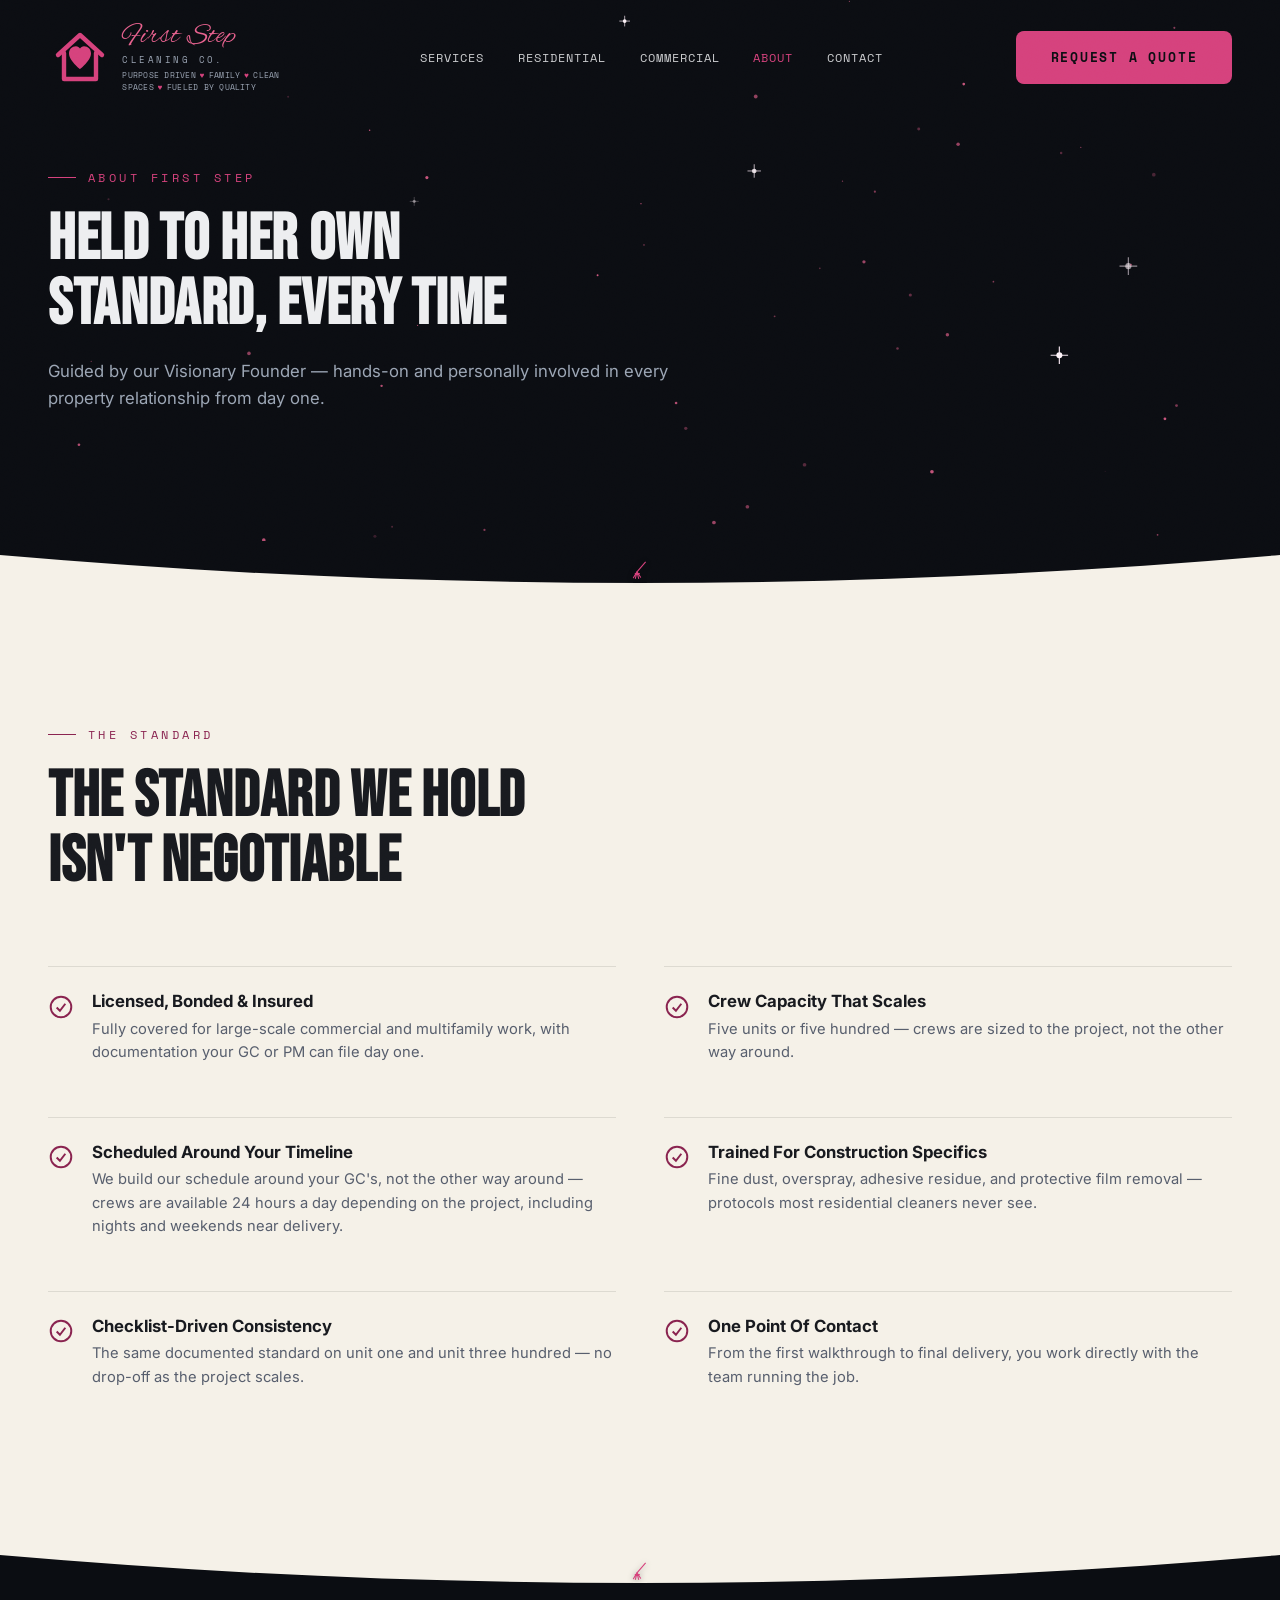
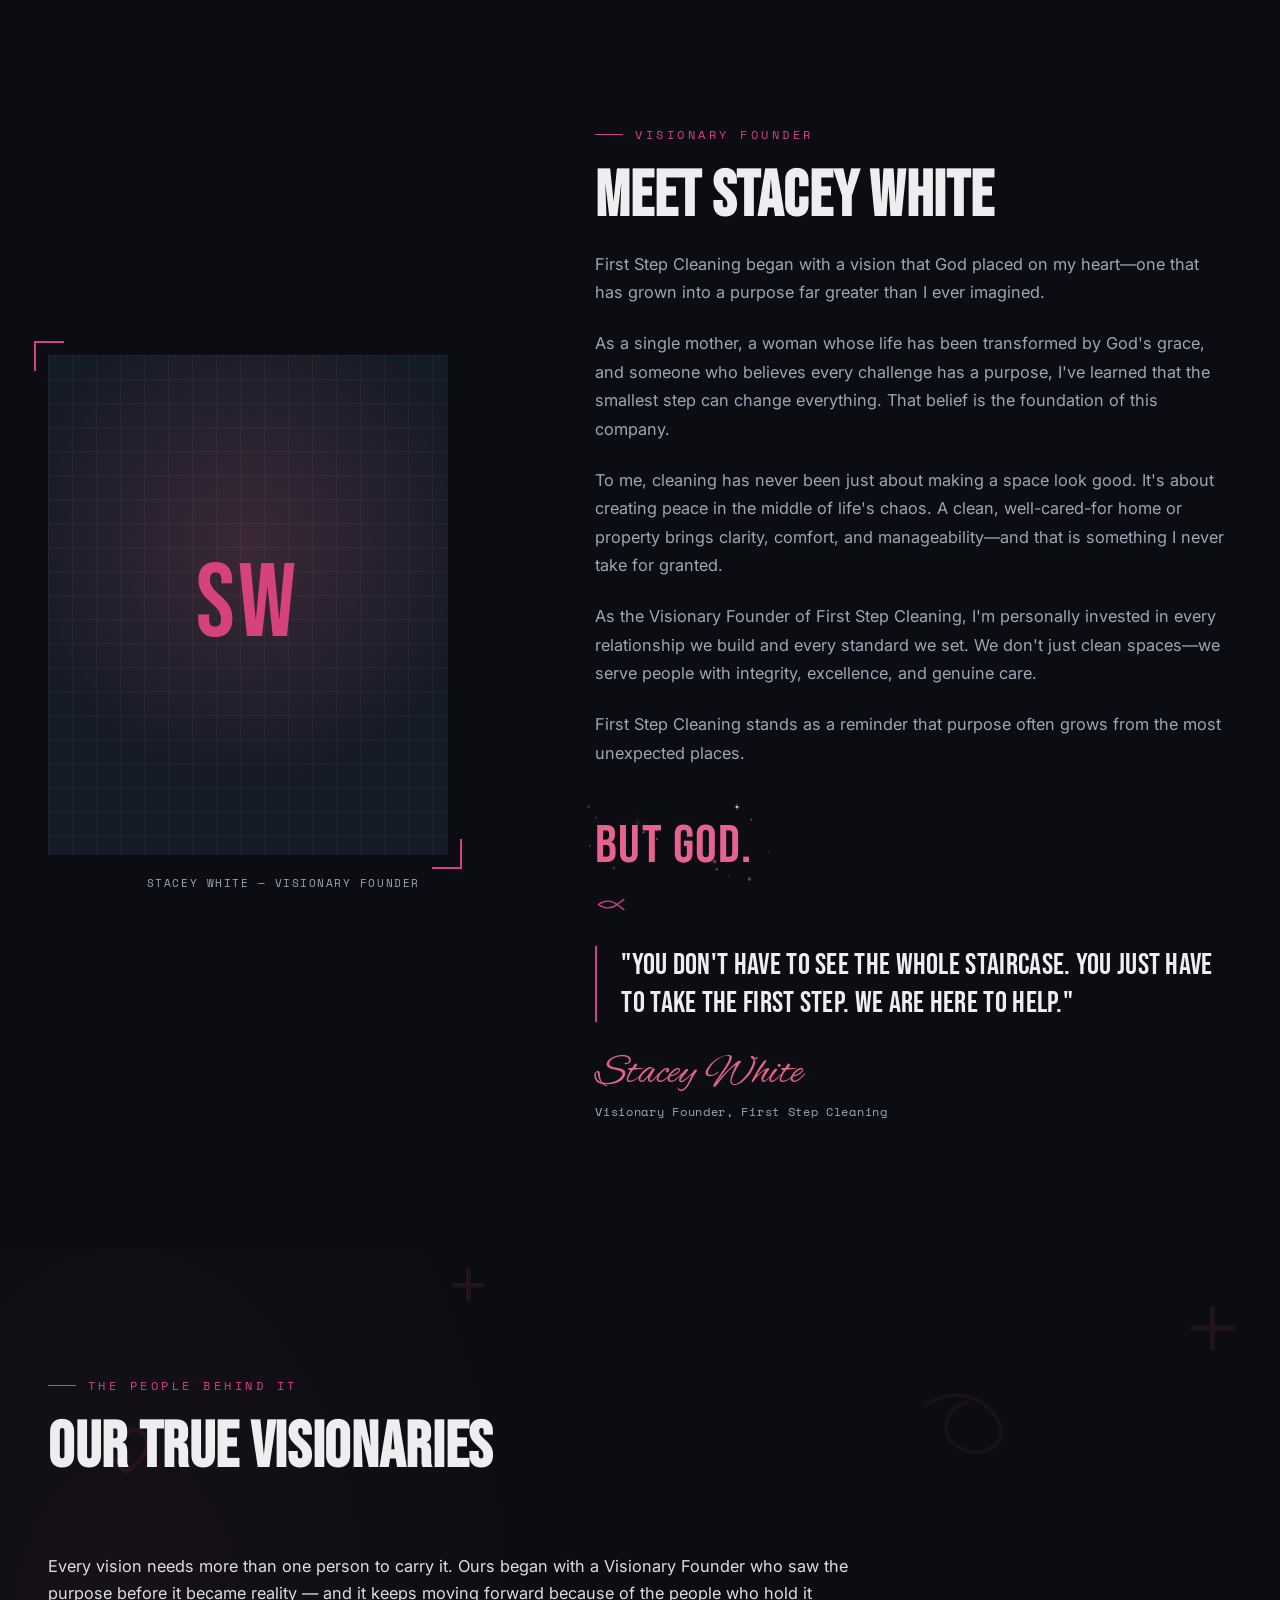
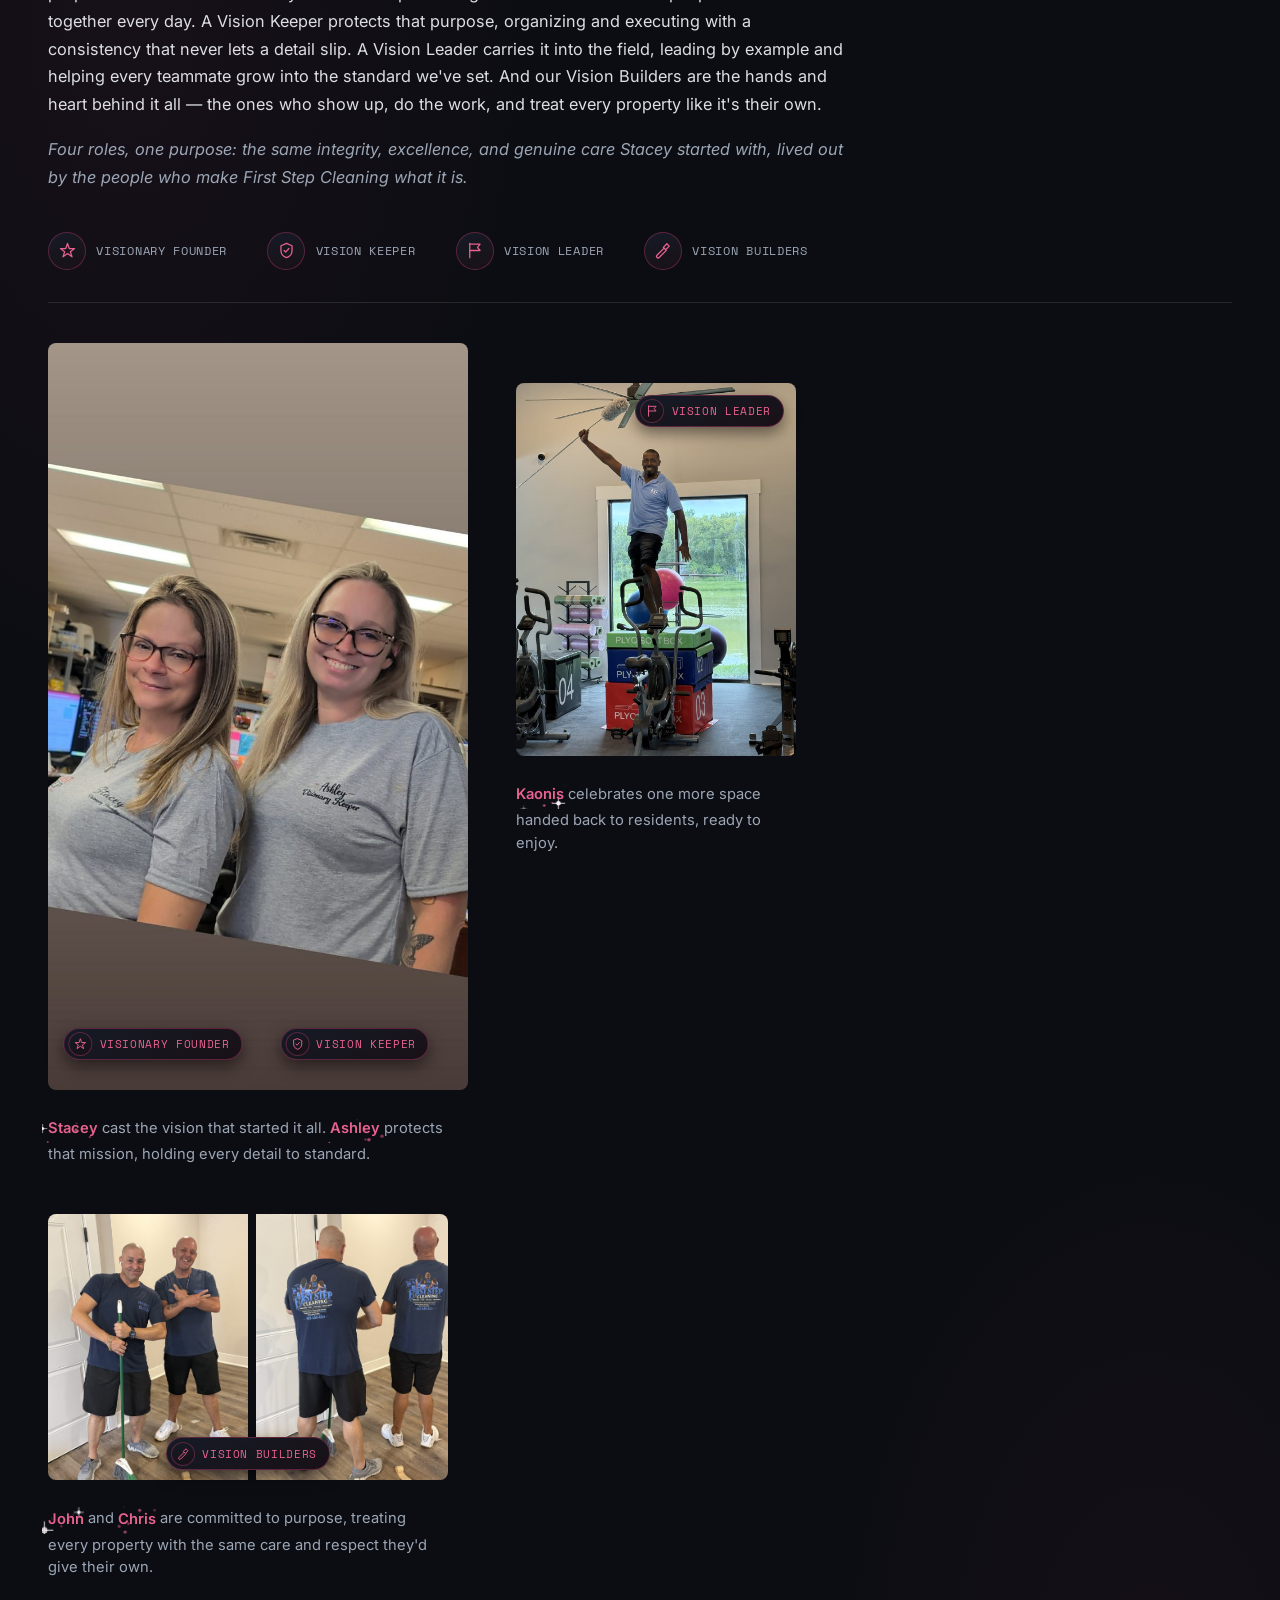
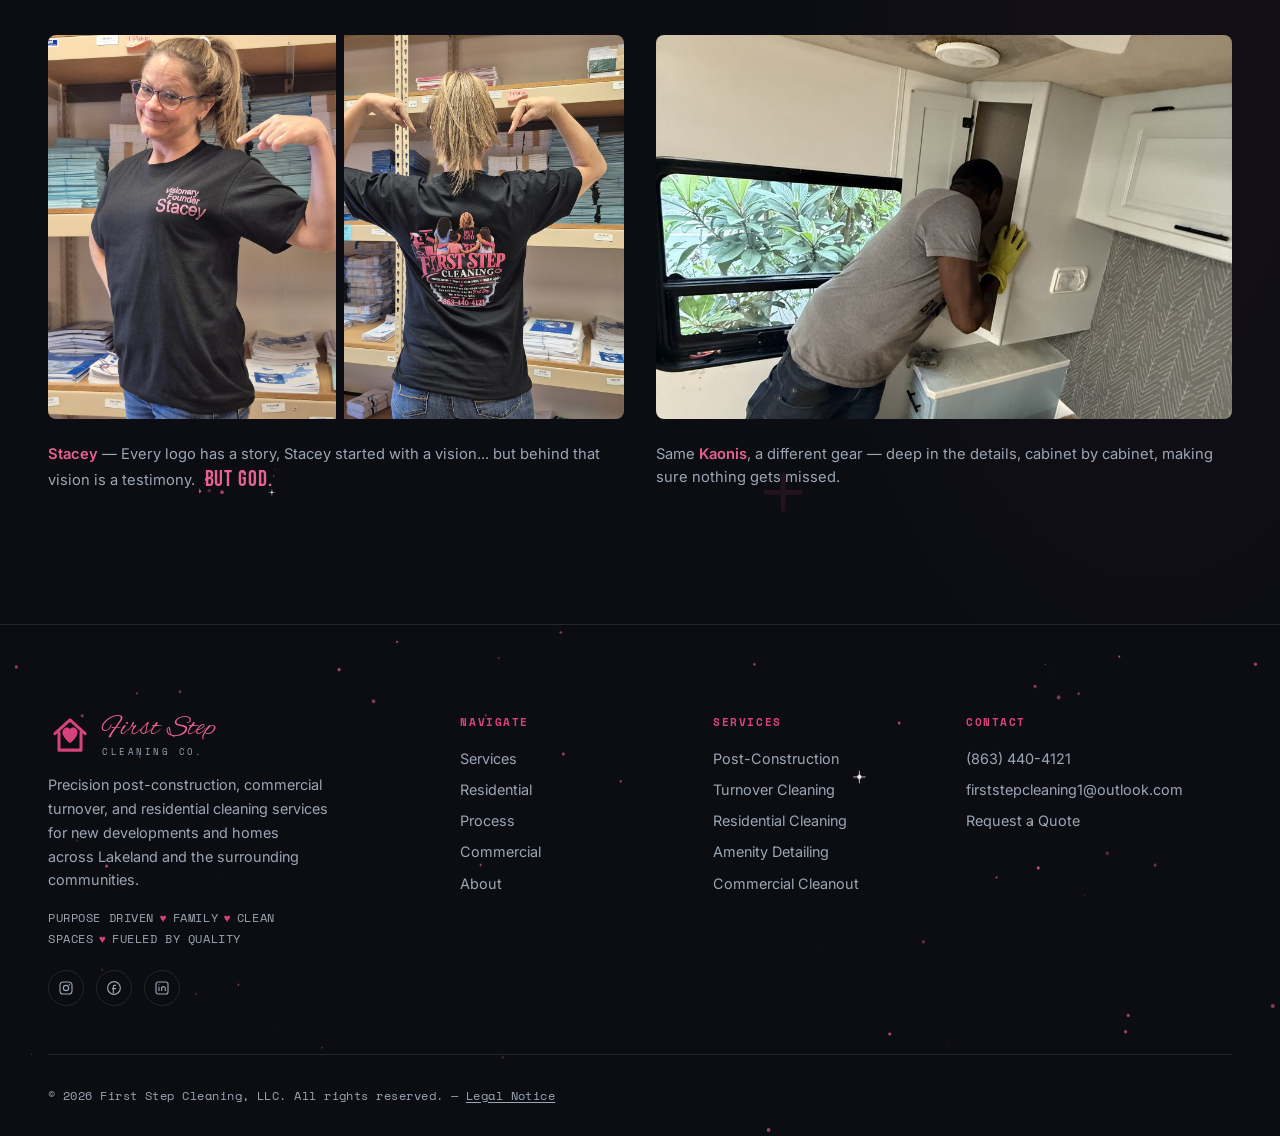
==== about.html @ 826df4ec "Redesign visionaries section: mission statement, badges, no lines Replaces the individual role cards" ====
<!DOCTYPE html>
<html lang="en">
<head>
<meta charset="UTF-8">
<meta name="viewport" content="width=device-width, initial-scale=1.0">
<title>About Stacey White | First Step Cleaning</title>
<meta name="description" content="Meet Stacey White, Visionary Founder of First Step Cleaning, and the standard behind every delivery.">
<link rel="canonical" href="https://firststepcleaning1.com/about.html">
<meta property="og:type" content="website">
<meta property="og:url" content="https://firststepcleaning1.com/about.html">
<meta property="og:site_name" content="First Step Cleaning">
<meta property="og:title" content="About Stacey White | First Step Cleaning">
<meta property="og:description" content="Meet Stacey White, Visionary Founder of First Step Cleaning, and the standard behind every delivery.">
<meta property="og:image" content="https://firststepcleaning1.com/images/social-preview.png">
<meta property="og:image:width" content="1200">
<meta property="og:image:height" content="630">
<meta name="twitter:card" content="summary_large_image">
<meta name="twitter:title" content="About Stacey White | First Step Cleaning">
<meta name="twitter:description" content="Meet Stacey White, Visionary Founder of First Step Cleaning, and the standard behind every delivery.">
<meta name="twitter:image" content="https://firststepcleaning1.com/images/social-preview.png">
<link rel="icon" href="data:image/svg+xml,%3Csvg xmlns='http://www.w3.org/2000/svg' viewBox='0 0 32 32'%3E%3Crect width='32' height='32' rx='6' fill='%230B0D12'/%3E%3Cpath d='M6 15 L16 6 L26 15' stroke='%23D6427D' stroke-width='2.4' fill='none' stroke-linecap='round' stroke-linejoin='round'/%3E%3Cpath d='M16,21c-2,-1.7,-3.6,-3.1,-3.6,-4.9c0,-1.3,1,-2.3,2.3,-2.3c0.9,0,1.5,0.4,1.9,1.1c0.4,-0.7,1,-1.1,1.9,-1.1c1.3,0,2.3,1,2.3,2.3c0,1.8,-1.6,3.2,-3.6,4.9z' fill='%23D6427D'/%3E%3C/svg%3E">
<link rel="preconnect" href="https://fonts.googleapis.com">
<link rel="preconnect" href="https://fonts.gstatic.com" crossorigin>
<link href="https://fonts.googleapis.com/css2?family=Alex+Brush&family=Bebas+Neue&family=Inter:wght@400;500;600;700;800&family=Space+Mono:wght@400;700&display=swap" rel="stylesheet">
<link rel="stylesheet" href="styles.css">
<script type="application/ld+json">
{
  "@context": "https://schema.org",
  "@type": "HomeAndConstructionBusiness",
  "name": "First Step Cleaning",
  "legalName": "First Step Cleaning, LLC",
  "url": "https://firststepcleaning1.com/",
  "telephone": "+18634404121",
  "email": "firststepcleaning1@outlook.com",
  "image": "https://firststepcleaning1.com/images/social-preview.png",
  "logo": "https://firststepcleaning1.com/images/social-preview.png",
  "description": "First Step Cleaning delivers precision post-construction, turnover, and residential cleaning for new developments, commercial spaces, and homes in Lakeland, Florida and surrounding communities.",
  "founder": {
    "@type": "Person",
    "name": "Stacey White",
    "jobTitle": "Visionary Founder"
  },
  "areaServed": {
    "@type": "City",
    "name": "Lakeland",
    "containedInPlace": {
      "@type": "AdministrativeArea",
      "name": "Florida"
    }
  },
  "address": {
    "@type": "PostalAddress",
    "addressLocality": "Lakeland",
    "addressRegion": "FL",
    "addressCountry": "US"
  },
  "hasOfferCatalog": {
    "@type": "OfferCatalog",
    "name": "Cleaning Services",
    "itemListElement": [
      {
        "@type": "Offer",
        "itemOffered": {
          "@type": "Service",
          "name": "Post-Construction Cleanup"
        }
      },
      {
        "@type": "Offer",
        "itemOffered": {
          "@type": "Service",
          "name": "Unit Turnover Cleaning"
        }
      },
      {
        "@type": "Offer",
        "itemOffered": {
          "@type": "Service",
          "name": "Amenity & Common Area Detailing"
        }
      },
      {
        "@type": "Offer",
        "itemOffered": {
          "@type": "Service",
          "name": "Office & Commercial Cleanout"
        }
      },
      {
        "@type": "Offer",
        "itemOffered": {
          "@type": "Service",
          "name": "Punch-List & Touch-Up Cleaning"
        }
      },
      {
        "@type": "Offer",
        "itemOffered": {
          "@type": "Service",
          "name": "Move-In Ready Certification"
        }
      },
      {
        "@type": "Offer",
        "itemOffered": {
          "@type": "Service",
          "name": "New-Construction & Move-In Home Deep Cleaning"
        }
      },
      {
        "@type": "Offer",
        "itemOffered": {
          "@type": "Service",
          "name": "Recurring Residential Cleaning"
        }
      },
      {
        "@type": "Offer",
        "itemOffered": {
          "@type": "Service",
          "name": "Pressure Washing"
        }
      },
      {
        "@type": "Offer",
        "name": "Free Estimate",
        "price": "0",
        "priceCurrency": "USD",
        "itemOffered": {
          "@type": "Service",
          "name": "On-site cleaning estimate"
        }
      }
    ]
  },
  "openingHoursSpecification": [
    {
      "@type": "OpeningHoursSpecification",
      "dayOfWeek": [
        "Monday",
        "Tuesday",
        "Wednesday",
        "Thursday",
        "Friday"
      ],
      "opens": "08:30",
      "closes": "17:30"
    },
    {
      "@type": "OpeningHoursSpecification",
      "dayOfWeek": "Saturday",
      "opens": "11:00",
      "closes": "15:00"
    }
  ]
}
</script>
</head>
<body>

<a href="#main-content" class="skip-link">Skip to main content</a>
<div class="grain" aria-hidden="true"></div>

<!-- ============================= HEADER ============================= -->
<header class="site-header" id="siteHeader">
  <div class="container nav-inner">
    <a href="index.html" class="brand">
      <svg class="brand-mark" viewBox="0 0 32 32" fill="none" stroke="currentColor" stroke-width="2.2" stroke-linecap="round" stroke-linejoin="round"><path d="M5 15 L16 5 L27 15"/><path d="M8 14 V27 H24 V14"/><path d="M16,22 C16,22 10.5,17.8 10.5,14.2 C10.5,12.1 12,10.6 14,10.6 C14.9,10.6 15.6,11.1 16,11.8 C16.4,11.1 17.1,10.6 18,10.6 C20,10.6 21.5,12.1 21.5,14.2 C21.5,17.8 16,22 16,22 Z" fill="currentColor" stroke="none"/></svg>
      <span class="brand-word"><span class="brand-script">First Step</span><small>CLEANING CO.</small><span class="brand-tagline">Purpose Driven<span class="dot">♥</span>Family<span class="dot">♥</span>Clean Spaces<span class="dot">♥</span>Fueled by Quality</span></span>
    </a>
    <nav class="nav-links">
      <a href="services.html">Services</a>
      <a href="residential.html">Residential</a>
      <a href="work.html">Commercial</a>
      <a href="about.html" class="active">About</a>
      <a href="contact.html">Contact</a>
    </nav>
    <div class="nav-cta">
      <a href="contact.html" class="btn btn-primary">Request a Quote</a>
      <button class="menu-toggle" id="menuToggle" aria-label="Toggle menu" aria-expanded="false">
        <span></span><span></span><span></span>
      </button>
    </div>
  </div>
</header>

<nav class="mobile-nav" id="mobileNav">
  <a href="services.html">Services</a>
  <a href="residential.html">Residential</a>
  <a href="work.html">Commercial</a>
  <a href="about.html" class="active">About</a>
  <a href="contact.html">Contact</a>
</nav>

<main id="main-content">

<!-- ============================= PAGE HEADER ============================= -->
<section class="page-header dark-section particle-zone">
  <canvas class="particle-field"></canvas>
  <div class="container">
    <div class="section-head reveal">
      <div class="eyebrow">About First Step</div>
      <h1 class="section-title">Held To Her Own<br>Standard, Every Time</h1>
      <p class="section-lede">Guided by our Visionary Founder — hands-on and personally involved in every property relationship from day one.</p>
    </div>
  </div>
</section>
<div class="wave-divider" style="background:var(--ink);" aria-hidden="true"><svg class="wave-shape" viewBox="0 0 1200 60" preserveAspectRatio="none"><path d="M0,15 C400,55 800,55 1200,15 L1200,60 L0,60 Z" fill="var(--cream)"/></svg><svg class="wave-icon" viewBox="0 0 40 40" fill="none" stroke="currentColor" stroke-width="1.8" stroke-linecap="round" stroke-linejoin="round"><path d="M29 7 L15 23"/><path d="M15 23 L9 33 M15 23 L12.3 34 M15 23 L17.7 34 M15 23 L21 32"/><path d="M12 26 L19 26"/></svg></div>

<!-- ============================= WHY US ============================= -->
<section class="light-section">
  <div class="container">
    <div class="section-head reveal">
      <div class="eyebrow">The Standard</div>
      <h2 class="section-title">The Standard We Hold<br>Isn't Negotiable</h2>
    </div>
    <div class="why-grid reveal">
      <div class="why-item"><svg class="why-check" viewBox="0 0 24 24" fill="none" stroke="currentColor" stroke-width="1.8"><circle cx="12" cy="12" r="9.5"/><polyline points="8,12.5 11,15.5 16,9"/></svg><div><h3>Licensed, Bonded &amp; Insured</h3><p>Fully covered for large-scale commercial and multifamily work, with documentation your GC or PM can file day one.</p></div></div>
      <div class="why-item"><svg class="why-check" viewBox="0 0 24 24" fill="none" stroke="currentColor" stroke-width="1.8"><circle cx="12" cy="12" r="9.5"/><polyline points="8,12.5 11,15.5 16,9"/></svg><div><h3>Crew Capacity That Scales</h3><p>Five units or five hundred — crews are sized to the project, not the other way around.</p></div></div>
      <div class="why-item"><svg class="why-check" viewBox="0 0 24 24" fill="none" stroke="currentColor" stroke-width="1.8"><circle cx="12" cy="12" r="9.5"/><polyline points="8,12.5 11,15.5 16,9"/></svg><div><h3>Scheduled Around Your Timeline</h3><p>We build our schedule around your GC's, not the other way around — crews are available 24 hours a day depending on the project, including nights and weekends near delivery.</p></div></div>
      <div class="why-item"><svg class="why-check" viewBox="0 0 24 24" fill="none" stroke="currentColor" stroke-width="1.8"><circle cx="12" cy="12" r="9.5"/><polyline points="8,12.5 11,15.5 16,9"/></svg><div><h3>Trained For Construction Specifics</h3><p>Fine dust, overspray, adhesive residue, and protective film removal — protocols most residential cleaners never see.</p></div></div>
      <div class="why-item"><svg class="why-check" viewBox="0 0 24 24" fill="none" stroke="currentColor" stroke-width="1.8"><circle cx="12" cy="12" r="9.5"/><polyline points="8,12.5 11,15.5 16,9"/></svg><div><h3>Checklist-Driven Consistency</h3><p>The same documented standard on unit one and unit three hundred — no drop-off as the project scales.</p></div></div>
      <div class="why-item"><svg class="why-check" viewBox="0 0 24 24" fill="none" stroke="currentColor" stroke-width="1.8"><circle cx="12" cy="12" r="9.5"/><polyline points="8,12.5 11,15.5 16,9"/></svg><div><h3>One Point Of Contact</h3><p>From the first walkthrough to final delivery, you work directly with the team running the job.</p></div></div>
    </div>
  </div>
</section>
<div class="wave-divider" style="background:var(--cream);" aria-hidden="true"><svg class="wave-shape" viewBox="0 0 1200 60" preserveAspectRatio="none"><path d="M0,15 C400,55 800,55 1200,15 L1200,60 L0,60 Z" fill="var(--ink)"/></svg><svg class="wave-icon" viewBox="0 0 40 40" fill="none" stroke="currentColor" stroke-width="1.8" stroke-linecap="round" stroke-linejoin="round"><path d="M29 7 L15 23"/><path d="M15 23 L9 33 M15 23 L12.3 34 M15 23 L17.7 34 M15 23 L21 32"/><path d="M12 26 L19 26"/></svg></div>

<!-- ============================= ABOUT ============================= -->
<section class="dark-section" id="about">
  <div class="container about-grid">
    <div class="reveal">
      <div class="portrait-wrap bracket-frame" style="--b:0;">
        <div class="portrait-inner"><span class="monogram">SW</span></div>
      </div>
      <p class="portrait-caption">Stacey White — Visionary Founder</p>
    </div>
    <div class="about-copy reveal reveal-delay-1">
      <div class="eyebrow">Visionary Founder</div>
      <h2 class="section-title">Meet Stacey White</h2>
      <p>First Step Cleaning began with a vision that God placed on my heart—one that has grown into a purpose far greater than I ever imagined.</p>
      <p>As a single mother, a woman whose life has been transformed by God's grace, and someone who believes every challenge has a purpose, I've learned that the smallest step can change everything. That belief is the foundation of this company.</p>
      <p>To me, cleaning has never been just about making a space look good. It's about creating peace in the middle of life's chaos. A clean, well-cared-for home or property brings clarity, comfort, and manageability—and that is something I never take for granted.</p>
      <p>As the Visionary Founder of First Step Cleaning, I'm personally invested in every relationship we build and every standard we set. We don't just clean spaces—we serve people with integrity, excellence, and genuine care.</p>
      <p>First Step Cleaning stands as a reminder that purpose often grows from the most unexpected places.</p>
      <div class="but-god-zone particle-zone"><canvas class="particle-field" data-particle-min="18" data-star-ratio="0.32"></canvas><p class="but-god">But God.</p></div>
      <svg class="fish-icon" viewBox="0 0 40 22" fill="none" stroke="currentColor" stroke-width="1.6" stroke-linecap="round" stroke-linejoin="round" aria-hidden="true"><path d="M4,11 C4,11 15,2 26,11 C15,20 4,11 4,11"/><path d="M26,11 L34,5 M26,11 L34,17"/></svg>
      <div class="pull-quote">"You don't have to see the whole staircase. You just have to take the First Step. We are here to help."</div>
      <div class="signature-line"><span class="signature-name">Stacey White</span><span class="signature-role">Visionary Founder, First Step Cleaning</span></div>
    </div>
  </div>
</section>

<!-- ============================= OUR TRUE VISIONARIES ============================= -->
<section class="dark-section visionaries-section">
  <!-- Scrapbook doodle layer: cleaning tools, faith marks, stars — site palette, very low opacity -->
  <div class="v-doodle-layer" aria-hidden="true">
    <svg width="100%" height="100%" viewBox="0 0 1400 900" preserveAspectRatio="xMidYMid slice" fill="none" xmlns="http://www.w3.org/2000/svg" opacity="0.13" stroke="var(--gold)" stroke-linecap="round" stroke-linejoin="round">

      <!-- ── SPRAY BOTTLE · top-left ── -->
      <g transform="translate(48,60) rotate(-18)">
        <rect x="6" y="20" width="22" height="34" rx="4" stroke-width="2.2"/>
        <path d="M14 20 V10 Q14 5 20 5 H30 Q36 5 36 10 V14" stroke-width="2"/>
        <path d="M28 14 H36 M36 14 L40 10" stroke-width="1.8"/>
        <path d="M2 30 H6 M2 36 H6" stroke-width="2"/>
        <circle cx="36" cy="8" r="1.2" fill="var(--gold)" stroke="none"/>
        <circle cx="40" cy="5" r="0.9" fill="var(--gold)" stroke="none"/>
        <circle cx="44" cy="9" r="0.7" fill="var(--gold)" stroke="none"/>
      </g>

      <!-- ── BROOM · top-right ── -->
      <g transform="translate(1270,30) rotate(22)">
        <line x1="20" y1="0" x2="6" y2="55" stroke-width="2.2"/>
        <path d="M0 55 Q3 70 6 55 Q9 70 12 55 Q15 70 18 55" stroke-width="1.8"/>
        <line x1="0" y1="55" x2="18" y2="55" stroke-width="2"/>
      </g>

      <!-- ── HOUSE + HEART (small brand mark echo) · top-center-right ── -->
      <g transform="translate(1020,42) scale(1.4)">
        <path d="M4 13 L14 4 L24 13" stroke-width="2.2"/>
        <path d="M6 12 V24 H22 V12" stroke-width="2"/>
        <path d="M14,20 C14,20 9,16.2 9,13 C9,11.2 10.4,9.8 12.2,9.8 C12.9,9.8 13.5,10.1 14,10.7 C14.5,10.1 15.1,9.8 15.8,9.8 C17.6,9.8 19,11.2 19,13 C19,16.2 14,20 14,20 Z" fill="var(--gold)" stroke="none" opacity="0.5"/>
      </g>

      <!-- ── ICHTHYS FISH · bottom-left ── -->
      <g transform="translate(60,810) scale(1.3)">
        <path d="M2 9 C2 9 11 2 22 9 C11 16 2 9 2 9" stroke-width="1.8"/>
        <path d="M22 9 L28 4 M22 9 L28 14" stroke-width="1.8"/>
      </g>

      <!-- ── SMALL CROSS · right-mid ── -->
      <g transform="translate(1320,440)">
        <line x1="0" y1="-18" x2="0" y2="18" stroke-width="2.5"/>
        <line x1="-13" y1="-5" x2="13" y2="-5" stroke-width="2.5"/>
      </g>

      <!-- ── BUCKET + SUDS · bottom-right ── -->
      <g transform="translate(1280,750) rotate(-8)">
        <path d="M2 8 L6 38 Q14 44 22 38 L26 8 Z" stroke-width="2"/>
        <path d="M6 8 Q14 2 22 8" stroke-width="1.8"/>
        <path d="M4 18 H24" stroke-width="1.5" stroke-dasharray="2 3"/>
        <!-- bubbles -->
        <circle cx="8" cy="4" r="2.2" stroke-width="1.6"/>
        <circle cx="15" cy="0" r="1.6" stroke-width="1.6"/>
        <circle cx="20" cy="3" r="1.2" stroke-width="1.6"/>
      </g>

      <!-- ── 4-POINT SPARKLE STARS scattered ── -->
      <g stroke-width="1.6" opacity="0.9">
        <!-- top strip -->
        <path d="M380 28 V14 M373 21 H387" /><circle cx="380" cy="21" r="1.5" fill="var(--gold)" stroke="none"/>
        <path d="M640 18 V8 M635 13 H645" /><circle cx="640" cy="13" r="1.1" fill="var(--gold)" stroke="none"/>
        <path d="M900 35 V21 M893 28 H907" /><circle cx="900" cy="28" r="1.4" fill="var(--gold)" stroke="none"/>
        <!-- mid strip -->
        <path d="M120 420 V406 M113 413 H127" /><circle cx="120" cy="413" r="1.3" fill="var(--gold)" stroke="none"/>
        <path d="M1180 380 V366 M1173 373 H1187" /><circle cx="1180" cy="373" r="1.2" fill="var(--gold)" stroke="none"/>
        <!-- bottom strip -->
        <path d="M280 840 V826 M273 833 H287" /><circle cx="280" cy="833" r="1.3" fill="var(--gold)" stroke="none"/>
        <path d="M750 860 V848 M744 854 H756" /><circle cx="750" cy="854" r="1.1" fill="var(--gold)" stroke="none"/>
        <path d="M1100 820 V808 M1094 814 H1106" /><circle cx="1100" cy="814" r="1.2" fill="var(--gold)" stroke="none"/>
      </g>

      <!-- ── SWIRL / FLOURISH strokes (scrapbook penmanship feel) ── -->
      <g stroke-width="1.4" opacity="0.6">
        <path d="M800 55 C810 48 820 52 825 60 C830 68 820 74 812 70 C804 66 806 56 814 54"/>
        <path d="M200 870 C215 858 235 860 240 870 C245 880 230 888 218 882"/>
        <path d="M1150 130 C1165 120 1180 128 1178 140 C1176 152 1160 150 1158 140"/>
      </g>

      <!-- ── MOPS / CLEANING CLOTHS outline · center-left ── -->
      <g transform="translate(85,430) rotate(12)" stroke-width="2">
        <line x1="14" y1="0" x2="14" y2="38"/>
        <path d="M0 38 Q7 44 14 38 Q21 44 28 38 Q21 32 14 38 Q7 32 0 38"/>
      </g>

      <!-- ── SMALL HEARTS (love for the work) ── -->
      <g stroke-width="1.5" opacity="0.7">
        <path d="M520 78 C520,78 514,73 514,68 C514,65.4 516.2,63.6 519,63.6 C519.8,63.6 520.5,64 521,64.6 C521.5,64 522.2,63.6 523,63.6 C525.8,63.6 528,65.4 528,68 C528,73 521,78 521,78 Z" fill="none"/>
        <path d="M1060 820 C1060,820 1054,815 1054,810 C1054,807.4 1056.2,805.6 1059,805.6 C1059.8,805.6 1060.5,806 1061,806.6 C1061.5,806 1062.2,805.6 1063,805.6 C1065.8,805.6 1068,807.4 1068,810 C1068,815 1061,820 1061,820 Z" fill="none"/>
        <path d="M340 460 C340,460 334,455 334,450 C334,447.4 336.2,445.6 339,445.6 C339.8,445.6 340.5,446 341,446.6 C341.5,446 342.2,445.6 343,445.6 C345.8,445.6 348,447.4 348,450 C348,455 341,460 341,460 Z" fill="none"/>
      </g>

    </svg>
  </div>
  <div class="container">
    <div class="section-head reveal">
      <div class="eyebrow">The People Behind It</div>
      <h2 class="section-title">Our True Visionaries</h2>
    </div>
    <div class="v-mission reveal">
      <p>Every vision needs more than one person to carry it. Ours began with a Visionary Founder who saw the purpose before it became reality — and it keeps moving forward because of the people who hold it together every day. A Vision Keeper protects that purpose, organizing and executing with a consistency that never lets a detail slip. A Vision Leader carries it into the field, leading by example and helping every teammate grow into the standard we've set. And our Vision Builders are the hands and heart behind it all — the ones who show up, do the work, and treat every property like it's their own.</p>
      <p>Four roles, one purpose: the same integrity, excellence, and genuine care Stacey started with, lived out by the people who make First Step Cleaning what it is.</p>
    </div>

    <div class="v-badge-legend reveal">
      <div class="v-badge">
        <span class="v-badge-icon v-badge-founder"><svg viewBox="0 0 24 24" fill="none" stroke="currentColor" stroke-width="1.6" stroke-linejoin="round"><path d="M12 3l2.2 6.5H21l-5.4 4 2.1 6.5-5.7-4.1-5.7 4.1 2.1-6.5L3 9.5h6.8z"/></svg></span>
        <span class="v-badge-label">Visionary Founder</span>
      </div>
      <div class="v-badge">
        <span class="v-badge-icon v-badge-keeper"><svg viewBox="0 0 24 24" fill="none" stroke="currentColor" stroke-width="1.6" stroke-linecap="round" stroke-linejoin="round"><path d="M12 3l7 3v6c0 5-3.5 8-7 9-3.5-1-7-4-7-9V6z"/><path d="M9 12l2 2 4-4.5"/></svg></span>
        <span class="v-badge-label">Vision Keeper</span>
      </div>
      <div class="v-badge">
        <span class="v-badge-icon v-badge-leader"><svg viewBox="0 0 24 24" fill="none" stroke="currentColor" stroke-width="1.6" stroke-linecap="round" stroke-linejoin="round"><path d="M6 3v18"/><path d="M6 4h13l-3.2 4L19 12H6"/></svg></span>
        <span class="v-badge-label">Vision Leader</span>
      </div>
      <div class="v-badge">
        <span class="v-badge-icon v-badge-builders"><svg viewBox="0 0 24 24" fill="none" stroke="currentColor" stroke-width="1.6" stroke-linecap="round" stroke-linejoin="round"><path d="M17.5 3.5l3 3-4.5 4.5-3-3z"/><path d="M14 9l-9 9c-.8.8-.8 2 0 2.8.8.8 2 .8 2.8 0l9-9"/></svg></span>
        <span class="v-badge-label">Vision Builders</span>
      </div>
    </div>

    <div class="v-photo-scatter reveal">
      <div class="v-item v-scatter-a">
        <div class="v-photo-badge-wrap">
          <div class="v-photo"><img src="images/crew/stacey-ashley.jpg" alt="Stacey and Ashley together at the First Step Cleaning office"></div>
          <span class="v-caption-chip v-chip-onphoto" style="left:25%;">
            <span class="v-badge-icon v-badge-founder"><svg viewBox="0 0 24 24" fill="none" stroke="currentColor" stroke-width="1.6" stroke-linejoin="round"><path d="M12 3l2.2 6.5H21l-5.4 4 2.1 6.5-5.7-4.1-5.7 4.1 2.1-6.5L3 9.5h6.8z"/></svg></span>
            <span class="v-caption-chip-label">Visionary Founder</span>
          </span>
          <span class="v-caption-chip v-chip-onphoto" style="left:73%;">
            <span class="v-badge-icon v-badge-keeper"><svg viewBox="0 0 24 24" fill="none" stroke="currentColor" stroke-width="1.6" stroke-linecap="round" stroke-linejoin="round"><path d="M12 3l7 3v6c0 5-3.5 8-7 9-3.5-1-7-4-7-9V6z"/><path d="M9 12l2 2 4-4.5"/></svg></span>
            <span class="v-caption-chip-label">Vision Keeper</span>
          </span>
        </div>
        <p class="v-caption"><span class="name-sparkle-zone particle-zone inline-bling"><canvas class="particle-field" data-particle-min="6" data-star-ratio="0.3"></canvas><strong id="name-founder">Stacey</strong></span> cast the vision that started it all. <span class="name-sparkle-zone particle-zone inline-bling"><canvas class="particle-field" data-particle-min="6" data-star-ratio="0.3"></canvas><strong id="name-keeper">Ashley</strong></span> protects that mission, holding every detail to standard.</p>
      </div>

      <div class="v-item v-scatter-b">
        <div class="v-photo-badge-wrap">
          <div class="v-photo"><img src="images/crew/gym-moment.jpg" alt="Kaonis celebrating in a freshly cleaned fitness center"></div>
          <span class="v-caption-chip v-chip-corner-tr">
            <span class="v-badge-icon v-badge-leader"><svg viewBox="0 0 24 24" fill="none" stroke="currentColor" stroke-width="1.6" stroke-linecap="round" stroke-linejoin="round"><path d="M6 3v18"/><path d="M6 4h13l-3.2 4L19 12H6"/></svg></span>
            <span class="v-caption-chip-label">Vision Leader</span>
          </span>
        </div>
        <p class="v-caption"><span class="name-sparkle-zone particle-zone inline-bling"><canvas class="particle-field" data-particle-min="6" data-star-ratio="0.3"></canvas><strong id="name-leader">Kaonis</strong></span> celebrates one more space handed back to residents, ready to enjoy.</p>
      </div>

      <div class="v-item v-scatter-c">
        <div class="v-photo-badge-wrap">
          <div class="v-pair">
            <img src="images/crew/builders-front.jpg" alt="JB and Chris posing together before a job">
            <img src="images/crew/builders-back.jpg" alt="JB and Chris from behind, showing their First Step Cleaning shirts">
          </div>
          <span class="v-caption-chip v-chip-onphoto" style="left:50%;">
            <span class="v-badge-icon v-badge-builders"><svg viewBox="0 0 24 24" fill="none" stroke="currentColor" stroke-width="1.6" stroke-linecap="round" stroke-linejoin="round"><path d="M17.5 3.5l3 3-4.5 4.5-3-3z"/><path d="M14 9l-9 9c-.8.8-.8 2 0 2.8.8.8 2 .8 2.8 0l9-9"/></svg></span>
            <span class="v-caption-chip-label">Vision Builders</span>
          </span>
        </div>
        <p class="v-caption"><span class="name-sparkle-zone particle-zone inline-bling"><canvas class="particle-field" data-particle-min="6" data-star-ratio="0.3"></canvas><strong id="name-builders-john">John</strong></span> and <span class="name-sparkle-zone particle-zone inline-bling"><canvas class="particle-field" data-particle-min="6" data-star-ratio="0.3"></canvas><strong id="name-builders-chris">Chris</strong></span> are committed to purpose, treating every property with the same care and respect they'd give their own.</p>
      </div>
    </div>

    <div class="v-moments-row reveal">
      <div class="v-item">
        <div class="v-pair">
          <img src="images/crew/stacey-front.jpg" alt="Stacey pointing to the First Step Cleaning design on her shirt">
          <img src="images/crew/back-reveal-1.jpg" alt="Stacey from behind, showing the full back design of her shirt">
        </div>
        <p class="v-caption"><strong>Stacey</strong> — Every logo has a story, Stacey started with a vision... but behind that vision is a testimony. <span class="but-god-zone particle-zone inline-bling"><canvas class="particle-field" data-particle-min="14" data-star-ratio="0.32"></canvas><span class="but-god">BUT GOD.</span></span></p>
      </div>
      <div class="v-item">
        <div class="v-photo"><img src="images/crew/rv-detail.jpg" alt="Kaonis detailing a cabinet inside an RV" style="aspect-ratio:3/2;object-fit:cover;"></div>
        <p class="v-caption">Same <strong>Kaonis</strong>, a different gear — deep in the details, cabinet by cabinet, making sure nothing gets missed.</p>
      </div>
    </div>
  </div>
</section>

</main>

<!-- ============================= FOOTER ============================= -->
<footer class="particle-zone">
  <canvas class="particle-field"></canvas>
  <div class="container">
    <div class="footer-grid">
      <div class="footer-brand">
        <a href="index.html" class="brand">
          <svg class="brand-mark" viewBox="0 0 32 32" fill="none" stroke="currentColor" stroke-width="2.2" stroke-linecap="round" stroke-linejoin="round"><path d="M5 15 L16 5 L27 15"/><path d="M8 14 V27 H24 V14"/><path d="M16,22 C16,22 10.5,17.8 10.5,14.2 C10.5,12.1 12,10.6 14,10.6 C14.9,10.6 15.6,11.1 16,11.8 C16.4,11.1 17.1,10.6 18,10.6 C20,10.6 21.5,12.1 21.5,14.2 C21.5,17.8 16,22 16,22 Z" fill="currentColor" stroke="none"/></svg>
          <span class="brand-word"><span class="brand-script">First Step</span><small>CLEANING CO.</small></span>
        </a>
        <p>Precision post-construction, commercial turnover, and residential cleaning services for new developments and homes across Lakeland and the surrounding communities.</p>
        <p class="footer-tagline">Purpose Driven<span class="dot">♥</span>Family<span class="dot">♥</span>Clean Spaces<span class="dot">♥</span>Fueled by Quality</p>
        <div class="social-row">
          <a href="#" aria-label="Instagram"><svg viewBox="0 0 24 24" fill="none" stroke="currentColor" stroke-width="1.7"><rect x="3" y="3" width="18" height="18" rx="5"/><circle cx="12" cy="12" r="4"/><circle cx="17.2" cy="6.8" r="1" fill="currentColor" stroke="none"/></svg></a>
          <a href="#" aria-label="Facebook"><svg viewBox="0 0 24 24" fill="none" stroke="currentColor" stroke-width="1.7"><path d="M15 8h-2a2 2 0 0 0-2 2v10M9 13h6"/><circle cx="12" cy="12" r="9.5"/></svg></a>
          <a href="#" aria-label="LinkedIn"><svg viewBox="0 0 24 24" fill="none" stroke="currentColor" stroke-width="1.7"><rect x="3" y="3" width="18" height="18" rx="3"/><line x1="7.5" y1="10" x2="7.5" y2="16.5"/><circle cx="7.5" cy="7" r="0.8" fill="currentColor" stroke="none"/><path d="M11.5 16.5V10M11.5 12.8c0-1.5 1.2-2.8 2.8-2.8s2.7 1 2.7 2.9v3.6"/></svg></a>
        </div>
      </div>
      <div class="footer-col">
        <h4>Navigate</h4>
        <ul><li><a href="services.html">Services</a></li><li><a href="residential.html">Residential</a></li><li><a href="services.html#process">Process</a></li><li><a href="work.html">Commercial</a></li><li><a href="about.html">About</a></li></ul>
      </div>
      <div class="footer-col">
        <h4>Services</h4>
        <ul><li><a href="services.html">Post-Construction</a></li><li><a href="services.html">Turnover Cleaning</a></li><li><a href="residential.html">Residential Cleaning</a></li><li><a href="services.html">Amenity Detailing</a></li><li><a href="services.html">Commercial Cleanout</a></li></ul>
      </div>
      <div class="footer-col">
        <h4>Contact</h4>
        <ul><li><a href="tel:+18634404121">(863) 440-4121</a></li><li><a href="mailto:firststepcleaning1@outlook.com">firststepcleaning1@outlook.com</a></li><li><a href="contact.html">Request a Quote</a></li></ul>
      </div>
    </div>
    <div class="footer-bottom">
      <span>© <span class="copy-year">2026</span> First Step Cleaning, LLC. All rights reserved. — <a href="legal.html" class="footer-legal-link">Legal Notice</a></span>
    </div>
  </div>
</footer>

<script src="main.js"></script>
</body>
</html>
---- styles.css ----
/* ============================= VIEW TRANSITIONS ============================= */
/* Smooth cross-page morph instead of a hard reload — Chrome/Edge 126+, Safari 18.2+.
   No effect (plain navigation) on browsers without support. */
@view-transition{navigation:auto;}
#siteHeader .brand-mark{view-transition-name:site-logo;}

/* ============================= RESET & BASE ============================= */
*,*::before,*::after{box-sizing:border-box;margin:0;padding:0;}
html{scroll-behavior:smooth;}
body{
  background:#0B0D12;
  color:#EDEEF0;
  font-family:'Inter',sans-serif;
  overflow-x:hidden;
  -webkit-font-smoothing:antialiased;
}
img,svg{display:block;max-width:100%;}
a{color:inherit;text-decoration:none;}
button{font:inherit;cursor:pointer;background:none;border:none;color:inherit;}
ul{list-style:none;}
input,select,textarea{font:inherit;color:inherit;}

/* ============================= VARIABLES ============================= */
:root{
  --ink:#0B0D12;
  --navy:#151B26;
  --navy-2:#1D2530;
  --gold:#D6427D;         /* brand rose — sampled from Stacey's business card */
  --gold-bright:#E8628F;  /* brighter rose for hover/highlight states */
  --gold-deep:#8A2450;    /* deep rose for text on light backgrounds (contrast-safe) */
  --cream:#F5F1E8;
  --paper:#FDFCF9;
  --slate:#585F6E;
  --mist:#9CA6B5;
  --line-dark:rgba(255,255,255,0.10);
  --line-light:rgba(11,13,18,0.10);
  --font-display:'Bebas Neue',sans-serif;
  --font-body:'Inter',sans-serif;
  --font-mono:'Space Mono',monospace;
  --font-script:'Alex Brush',cursive;
  --container:1280px;
}

/* ============================= LAYOUT UTILITIES ============================= */
.container{max-width:var(--container);margin-inline:auto;padding-inline:clamp(1.25rem,5vw,3rem);}
.eyebrow{
  font-family:var(--font-mono);
  font-size:0.78rem;
  letter-spacing:0.28em;
  text-transform:uppercase;
  color:var(--gold);
  display:flex;
  align-items:center;
  gap:0.75rem;
  margin-bottom:1.25rem;
}
.eyebrow::before{content:'';width:28px;height:1px;background:var(--gold);}
.light-section .eyebrow{color:var(--gold-deep);}
.light-section .eyebrow::before{background:var(--gold-deep);}
.section-title{
  font-family:var(--font-display);
  font-size:clamp(2.4rem,5vw,4.2rem);
  line-height:1.02;
  letter-spacing:0.01em;
  text-transform:uppercase;
  margin-bottom:1.25rem;
}
.section-lede{
  max-width:620px;
  color:var(--mist);
  font-size:1.05rem;
  line-height:1.65;
}
.light-section .section-lede{color:var(--slate);}
.section-head{margin-bottom:clamp(2.5rem,6vw,4.5rem);}
section{position:relative;padding-block:clamp(4.5rem,10vw,8rem);scroll-margin-top:100px;}
.dark-section{background:var(--ink);color:#EDEEF0;}
.light-section{background:var(--cream);color:#181A1F;}

/* reveal animation */
.reveal{opacity:0;transform:translateY(28px);transition:opacity 0.8s cubic-bezier(.16,.8,.3,1),transform 0.8s cubic-bezier(.16,.8,.3,1);}
.reveal.in-view{opacity:1;transform:translateY(0);}
.reveal-delay-1{transition-delay:0.08s;}
.reveal-delay-2{transition-delay:0.16s;}
.reveal-delay-3{transition-delay:0.24s;}
.reveal-delay-4{transition-delay:0.32s;}
.reveal-delay-5{transition-delay:0.4s;}

/* Native scroll-driven upgrade — runs off the compositor thread instead of the
   IntersectionObserver in main.js. That JS still runs underneath as the fallback
   for browsers without animation-timeline support. */
@supports (animation-timeline: view()){
  .reveal{
    animation:revealFadeUp linear both;
    animation-timeline:view();
    animation-range:entry 0% entry 55%;
  }
}
@keyframes revealFadeUp{
  from{opacity:0;transform:translateY(28px);}
  to{opacity:1;transform:translateY(0);}
}

/* bracket / viewfinder frame — signature motif */
.bracket-frame{position:relative;}
.bracket-frame::before,.bracket-frame::after{
  content:'';position:absolute;width:22px;height:22px;
  border:2px solid var(--gold);pointer-events:none;
  transition:width .35s ease,height .35s ease;
}
.bracket-frame::before{top:-2px;left:-2px;border-right:none;border-bottom:none;}
.bracket-frame::after{bottom:-2px;right:-2px;border-left:none;border-top:none;}
.bracket-sm.bracket-frame::before,.bracket-sm.bracket-frame::after{width:12px;height:12px;}

/* buttons */
.btn{
  display:inline-flex;align-items:center;justify-content:center;gap:0.6rem;
  padding:1rem 2.1rem;font-family:var(--font-mono);font-weight:700;
  font-size:0.8rem;letter-spacing:0.14em;text-transform:uppercase;
  border-radius:8px;border:1.5px solid transparent;
  transition:transform .3s ease,box-shadow .3s ease,background .3s ease,border-color .3s ease;
  white-space:nowrap;
}
.btn-primary{background:var(--gold);color:var(--ink);transition:transform .18s cubic-bezier(.2,.9,.3,1.3),box-shadow .3s ease,background .3s ease;}
.btn-primary:hover{background:var(--gold-bright);transform:translateY(-2px);box-shadow:0 10px 28px rgba(214,66,125,0.32);}
.btn-outline{border-color:rgba(237,238,240,0.5);color:#EDEEF0;}
.btn-outline:hover{background:rgba(255,255,255,0.08);border-color:#fff;}
.btn-outline.on-light{border-color:rgba(24,26,31,0.35);color:#181A1F;}
.btn-outline.on-light:hover{background:rgba(24,26,31,0.06);border-color:#181A1F;}
.btn-block{width:100%;}
:focus-visible{outline:2px solid var(--gold);outline-offset:3px;}

/* film grain overlay */
.grain{
  position:fixed;inset:0;z-index:999;pointer-events:none;opacity:0.035;mix-blend-mode:overlay;
  background-image:url("data:image/svg+xml,%3Csvg xmlns='http://www.w3.org/2000/svg' width='180' height='180'%3E%3Cfilter id='n'%3E%3CfeTurbulence type='fractalNoise' baseFrequency='0.85' numOctaves='2' stitchTiles='stitch'/%3E%3C/filter%3E%3Crect width='100%25' height='100%25' filter='url(%23n)'/%3E%3C/svg%3E");
}

/* fade-in intro */
.fade-in-overlay{
  position:fixed;inset:0;background:var(--ink);z-index:9999;
  display:flex;align-items:center;justify-content:center;
  animation:introFade 1.7s ease forwards;pointer-events:none;
}
.fade-in-overlay span{
  font-family:var(--font-mono);color:var(--gold);letter-spacing:0.35em;
  font-size:0.85rem;opacity:0;animation:introText 1.7s ease forwards;
}
@keyframes introFade{0%{opacity:1;}55%{opacity:1;}100%{opacity:0;visibility:hidden;}}
@keyframes introText{0%{opacity:0;}25%{opacity:1;}65%{opacity:1;}100%{opacity:0;}}

/* skip link */
.skip-link{position:absolute;left:-9999px;top:0;background:var(--gold);color:var(--ink);padding:1rem 1.5rem;z-index:10000;font-family:var(--font-mono);font-size:0.85rem;}
.skip-link:focus{left:1rem;top:1rem;}

/* scroll progress removed intentionally to keep motion focused on the core cinematic system */

/* ============================= HEADER / NAV ============================= */
.site-header{
  position:fixed;top:0;left:0;right:0;z-index:500;
  padding-block:1.35rem;transition:background .4s ease,padding .4s ease,backdrop-filter .4s ease,transform .35s ease;
}
.site-header::before{
  content:'';position:absolute;inset:0;background:rgba(11,13,18,0.0);backdrop-filter:blur(0px);
  transition:background .4s ease,backdrop-filter .4s ease;z-index:-1;
}
.site-header.scrolled{padding-block:0.9rem;}
.site-header.scrolled::before{background:rgba(11,13,18,0.86);backdrop-filter:blur(10px);border-bottom:1px solid var(--line-dark);}
/* Auto-hide on scroll down, reveal on scroll up — keeps the fixed header from sitting over page content mid-scroll */
.site-header.header-hidden{transform:translateY(-110%);}
.nav-inner{display:flex;align-items:center;justify-content:space-between;gap:1.5rem;}
.brand{display:flex;align-items:flex-start;gap:0.65rem;}
.brand-mark{width:36px;height:36px;color:var(--gold);flex-shrink:0;margin-top:0.15rem;}
/* Header wordmark: enlarged and centered beside the full brand-word text block (script + subtitle + tagline) */
.site-header .brand{align-items:center;}
.site-header .brand-mark{width:64px;height:64px;margin-top:0;}
.brand-word{font-family:var(--font-display);font-size:1.35rem;letter-spacing:0.04em;line-height:0.9;}
.brand-script{display:block;font-family:var(--font-script);font-size:1.75rem;line-height:1.05;color:var(--gold-bright);}
.brand-word small{display:block;font-family:var(--font-mono);font-size:0.55rem;letter-spacing:0.28em;color:var(--mist);margin-top:0.3rem;}
.brand-tagline{display:block;font-family:var(--font-mono);font-size:0.5rem;letter-spacing:0.03em;color:var(--mist);text-transform:uppercase;margin-top:0.35rem;max-width:165px;line-height:1.5;}
.brand-tagline .dot{color:var(--gold);margin-inline:0.25rem;}
.nav-links{display:flex;align-items:center;gap:2.1rem;}
.nav-links a{font-family:var(--font-mono);font-size:0.78rem;letter-spacing:0.08em;text-transform:uppercase;color:#EDEEF0;opacity:0.85;transition:opacity .25s;position:relative;}
.nav-links a:hover{opacity:1;}
.nav-cta{display:flex;align-items:center;gap:1.3rem;}
.menu-toggle{display:none;flex-direction:column;justify-content:center;gap:5px;width:34px;height:34px;z-index:600;}
.menu-toggle span{display:block;width:100%;height:2px;background:#EDEEF0;transition:transform .3s ease,opacity .3s ease;}
.menu-toggle.open span:nth-child(1){transform:translateY(7px) rotate(45deg);}
.menu-toggle.open span:nth-child(2){opacity:0;}
.menu-toggle.open span:nth-child(3){transform:translateY(-7px) rotate(-45deg);}
.mobile-nav{
  position:fixed;inset:0;background:var(--ink);z-index:400;
  display:flex;flex-direction:column;align-items:center;justify-content:center;gap:2.2rem;
  transform:translateY(-100%);transition:transform .5s cubic-bezier(.76,0,.24,1);
}
.mobile-nav.open{transform:translateY(0);}
.mobile-nav a{font-family:var(--font-display);font-size:2.2rem;text-transform:uppercase;letter-spacing:0.02em;}
body.no-scroll{overflow:hidden;}

/* ============================= ACTIVE NAV STATE ============================= */
.nav-links a.active{opacity:1;color:var(--gold);}
.mobile-nav a.active{color:var(--gold);}

/* ============================= PARTICLE FIELD (hero, page-header, footer, But God. accent) ============================= */
.particle-zone{position:relative;}
.particle-zone > *:not(.particle-field){position:relative;z-index:1;}
.particle-field{position:absolute;inset:0;width:100%;height:100%;z-index:0;pointer-events:none;}

/* ============================= PAGE HEADER (subpages) ============================= */
.page-header{padding-top:clamp(7.5rem,15vw,10.5rem);padding-bottom:clamp(2.5rem,5vw,3.5rem);}

/* ============================= HERO ============================= */
.hero{
  min-height:100vh;min-height:100svh;
  display:flex;flex-direction:column;
  background:var(--ink);position:relative;overflow:hidden;
  padding-top:8rem;padding-bottom:0;
}
.hero::before{
  content:'';position:absolute;inset:0;
  background:radial-gradient(ellipse 60% 55% at 22% 18%,rgba(232,98,143,0.16),transparent 60%),
             radial-gradient(ellipse 80% 60% at 80% 90%,rgba(214,66,125,0.08),transparent 60%);
  pointer-events:none;
}
#hero-particles{position:absolute;inset:0;width:100%;height:100%;z-index:1;}
.hero-content{flex:1;display:flex;flex-direction:column;align-items:flex-start;justify-content:center;position:relative;z-index:3;padding-inline:clamp(1.25rem,5vw,3rem);padding-bottom:clamp(6rem,14vh,7.5rem);max-width:var(--container);margin-inline:auto;width:100%;}
.hero-eyebrow{font-family:var(--font-mono);font-size:0.78rem;letter-spacing:0.26em;text-transform:uppercase;color:var(--gold);margin-bottom:1.5rem;display:flex;align-items:center;gap:0.75rem;}
.hero-eyebrow::before{content:'';width:8px;height:8px;border-radius:50%;background:var(--gold);box-shadow:0 0 12px var(--gold);}
.hero h1{
  font-family:var(--font-display);text-transform:uppercase;
  font-size:clamp(3rem,9vw,7.2rem);line-height:0.94;letter-spacing:0.005em;
  margin-bottom:1.75rem;
}
.hero h1 .line-1{display:block;color:#EDEEF0;}
.hero h1 .line-2{display:block;color:var(--gold);}
.hero-sub{max-width:620px;font-size:clamp(1rem,1.4vw,1.2rem);line-height:1.65;color:var(--mist);margin-bottom:2.5rem;}
.hero-ctas{display:flex;flex-wrap:wrap;gap:1.1rem;margin-bottom:1rem;}
.cta-note{font-family:var(--font-mono);font-size:0.76rem;color:var(--mist);letter-spacing:0.03em;margin-bottom:1.75rem;}
.trust-line{font-family:var(--font-mono);font-size:0.72rem;letter-spacing:0.08em;color:var(--mist);display:flex;flex-wrap:wrap;gap:0.5rem 0.9rem;text-transform:uppercase;}
.trust-line .dot{color:var(--gold);}
.scroll-cue{position:absolute;bottom:clamp(28px,4vh,44px);left:50%;transform:translateX(-50%);z-index:3;display:flex;flex-direction:column;align-items:center;gap:0.6rem;}
.scroll-cue span{font-family:var(--font-mono);font-size:0.65rem;letter-spacing:0.28em;color:var(--mist);text-transform:uppercase;}
.scroll-cue .line{width:1px;height:34px;background:linear-gradient(var(--gold),transparent);animation:scrollPulse 2s ease-in-out infinite;}
@keyframes scrollPulse{0%,100%{opacity:0.3;}50%{opacity:1;}}

/* ============================= STATS ============================= */
.stats{background:var(--navy);padding-block:clamp(3rem,6vw,4.5rem);border-top:1px solid var(--line-dark);border-bottom:1px solid var(--line-dark);overflow:hidden;}
.stats::before{
  content:'';position:absolute;inset:0;z-index:0;pointer-events:none;
  background:radial-gradient(ellipse 55% 75% at 12% 15%,rgba(214,66,125,0.12),transparent 60%),
             radial-gradient(ellipse 50% 70% at 88% 95%,rgba(232,98,143,0.08),transparent 60%);
}
.stats-eyebrow{margin-bottom:1.75rem;}
.stats-grid{display:grid;grid-template-columns:repeat(4,1fr);gap:2rem;}
.stat{text-align:left;border-left:1px solid var(--line-dark);padding-left:1.5rem;transition:border-color .3s ease,transform .3s ease;}
.stat:hover{border-color:var(--gold);transform:translateY(-3px);}
.stat-number{font-family:var(--font-display);font-size:clamp(2.4rem,5vw,3.6rem);color:var(--gold);line-height:1;transition:color .3s ease,text-shadow .3s ease;}
.stat:hover .stat-number{color:var(--gold-bright);text-shadow:0 0 22px rgba(232,98,143,0.4);}
.stat-label{font-family:var(--font-mono);font-size:0.7rem;letter-spacing:0.1em;text-transform:uppercase;color:var(--mist);margin-top:0.6rem;line-height:1.4;}

/* ============================= SERVICES ============================= */
.services-grid{display:grid;grid-template-columns:repeat(3,1fr);gap:1px;background:var(--line-dark);border:1px solid var(--line-dark);}
.service-card{background:var(--ink);padding:2.5rem 2rem;transition:background .35s ease;}
.service-card:hover{background:var(--navy);}
.service-icon{width:52px;height:52px;padding:12px;color:var(--gold);margin-bottom:1.75rem;position:relative;}
.service-icon svg{width:100%;height:100%;}
.service-card h3{font-family:var(--font-body);font-weight:700;font-size:1.15rem;margin-bottom:0.75rem;letter-spacing:0.01em;}
.service-card p{color:var(--mist);font-size:0.94rem;line-height:1.6;}

/* ============================= RESIDENTIAL ============================= */
#residential{background:var(--navy);}
.residential-grid{display:grid;grid-template-columns:repeat(3,1fr);gap:1.75rem;margin-top:0.5rem;}
.res-card{background:var(--ink);border:1px solid var(--line-dark);border-radius:8px;padding:clamp(1.75rem,3vw,2.5rem);transition:border-color .3s ease;}
.res-card:hover{border-color:rgba(214,66,125,0.45);}
.res-card-top{display:flex;align-items:flex-start;justify-content:space-between;gap:1rem;flex-wrap:wrap;margin-bottom:1.5rem;}
.res-icon{width:52px;height:52px;padding:12px;color:var(--gold);flex-shrink:0;}
.res-icon svg{width:100%;height:100%;}
.res-tag{font-family:var(--font-mono);font-size:0.62rem;letter-spacing:0.08em;text-transform:uppercase;color:var(--gold);border:1px solid rgba(214,66,125,0.4);padding:0.4rem 0.75rem;border-radius:20px;white-space:nowrap;margin-top:0.4rem;}
.res-card h3{font-family:var(--font-display);font-size:clamp(1.4rem,2.5vw,1.75rem);text-transform:uppercase;letter-spacing:0.01em;margin-bottom:0.85rem;}
.res-card>p{color:var(--mist);font-size:0.94rem;line-height:1.65;margin-bottom:1.6rem;}
.res-list{display:flex;flex-direction:column;gap:0.75rem;}
.res-list li{display:flex;align-items:flex-start;gap:0.65rem;font-size:0.89rem;color:#dcdee3;line-height:1.4;}
.res-list svg{width:15px;height:15px;flex-shrink:0;margin-top:0.2rem;color:var(--gold);}
.residential-cta{margin-top:2.5rem;display:flex;align-items:center;gap:1.5rem;flex-wrap:wrap;}

/* ============================= VISIONARIES SCRAPBOOK BG DOODLES ============================= */
.visionaries-section{position:relative;overflow:hidden;}
.visionaries-section .container{position:relative;z-index:1;}
.visionaries-section::before{
  content:'';
  position:absolute;inset:0;
  background:
    radial-gradient(ellipse 50% 40% at 10% 15%, rgba(214,66,125,0.06) 0%, transparent 70%),
    radial-gradient(ellipse 40% 35% at 90% 80%, rgba(214,66,125,0.05) 0%, transparent 70%);
  pointer-events:none;z-index:0;
}
.v-doodle-layer{
  position:absolute;inset:0;pointer-events:none;z-index:0;
  overflow:hidden;
}
.gallery-tag{position:absolute;bottom:0.5rem;left:0.5rem;background:rgba(11,13,18,0.75);color:#fff;font-family:var(--font-mono);font-size:0.6rem;letter-spacing:0.08em;text-transform:uppercase;padding:0.25rem 0.6rem;border-radius:20px;}

/* ============================= OUR TRUE VISIONARIES (scrapbook) ============================= */
.visionaries-grid{display:grid;grid-template-columns:repeat(6,1fr);gap:2rem;align-items:start;}
.v-item.v-large{grid-column:span 3;}
.v-item.v-small{grid-column:span 2;}

/* Mission statement — weaves all four roles into copy that echoes Stacey's own
   voice above, instead of listing each one as a separate definition. */
.v-mission{max-width:800px;margin-bottom:2.5rem;}
.v-mission p{font-size:1.02rem;line-height:1.7;color:#dcdee3;margin-bottom:1.1rem;}
.v-mission p:last-child{margin-bottom:0;color:var(--mist);font-style:italic;}

/* Badge legend — the key that ties each icon to a role, read once up top. */
.v-badge-legend{display:flex;flex-wrap:wrap;gap:1.5rem 2.5rem;padding-bottom:2rem;margin-bottom:2.5rem;border-bottom:1px solid var(--line-dark);}
.v-badge{display:flex;align-items:center;gap:0.65rem;}
.v-badge-icon{
  width:38px;height:38px;border-radius:50%;flex-shrink:0;
  background:linear-gradient(160deg,var(--navy) 0%,#191016 100%);
  border:1px solid rgba(214,66,125,0.35);
  display:flex;align-items:center;justify-content:center;color:var(--gold-bright);
}
.v-badge-icon svg{width:19px;height:19px;}
.v-badge-label{font-family:var(--font-mono);font-size:0.72rem;letter-spacing:0.06em;text-transform:uppercase;color:var(--mist);}

/* Photos scattered below the legend with varied sizing/offsets for an organic,
   scrapbook feel rather than a rigid uniform grid. */
.v-photo-scatter{display:flex;flex-wrap:wrap;align-items:flex-start;gap:2.5rem 3rem;}
.v-scatter-a{width:100%;max-width:420px;}
.v-scatter-b{width:100%;max-width:280px;margin-top:2.5rem;}
.v-scatter-c{width:100%;max-width:400px;margin-top:0.5rem;}

/* Role chip — a small pill pairing a badge icon with its role label. */
.v-caption-chip{display:inline-flex;align-items:center;gap:0.45rem;background:linear-gradient(160deg,var(--navy) 0%,#191016 100%);border:1px solid rgba(214,66,125,0.35);border-radius:20px;padding:0.2rem 0.75rem 0.2rem 0.25rem;vertical-align:middle;white-space:nowrap;}
.v-caption-chip .v-badge-icon{width:24px;height:24px;}
.v-caption-chip .v-badge-icon svg{width:14px;height:14px;}
.v-caption-chip-label{font-family:var(--font-mono);font-size:0.68rem;letter-spacing:0.06em;text-transform:uppercase;color:var(--gold-bright);}

/* Chips placed directly on a photo instead of in the caption text. */
.v-photo-badge-wrap{position:relative;}
.v-chip-onphoto{position:absolute;bottom:4%;transform:translateX(-50%);box-shadow:0 6px 16px rgba(0,0,0,0.5);z-index:2;}
.v-chip-corner-tr{position:absolute;top:12px;right:12px;box-shadow:0 6px 16px rgba(0,0,0,0.5);z-index:2;}

/* Inline sparkle zone around a linked name — same particle-field mechanism as
   the BUT GOD. bling, just without its display:inline-block font styling. */
.name-sparkle-zone.inline-bling{display:inline-block;padding:0.2rem 0.35rem;margin:0 -0.35rem;vertical-align:middle;}

.v-moments-row{display:grid;grid-template-columns:repeat(2,1fr);gap:2rem;margin-top:3.5rem;}

.v-photo{position:relative;border-radius:8px;overflow:hidden;}
.v-photo img{width:100%;display:block;}
.v-pair{display:flex;gap:0.5rem;border-radius:8px;overflow:hidden;aspect-ratio:3/2;}
.v-pair img{width:50%;height:100%;object-fit:cover;display:block;}
.v-caption{font-family:var(--font-body);font-size:0.92rem;line-height:1.55;color:var(--mist);margin-top:1.5rem;}

/* Two-tone caption: first words white, last word/phrase in rose — used on residential scrapbook */
.v-caption-twotone{font-family:var(--font-body);font-size:0.92rem;line-height:1.55;margin-top:0.9rem;color:#EDEEF0;}
.v-caption-twotone .rose{color:var(--gold-bright);font-style:italic;}
.v-overlay-caption-twotone{position:absolute;inset:auto 0 0 0;background:linear-gradient(to top,rgba(0,0,0,0.78) 10%,transparent 100%);padding:2.5rem 1.1rem 0.9rem;font-family:var(--font-body);font-size:0.88rem;line-height:1.5;color:#EDEEF0;}
.v-overlay-caption-twotone .rose{color:var(--gold-bright);font-style:italic;}
.v-caption strong{color:var(--gold-bright);font-weight:600;}
.v-caption-top{margin-top:0;margin-bottom:0.9rem;}
.v-overlay-caption{position:absolute;inset:auto 0 0 0;background:linear-gradient(to top,rgba(0,0,0,0.75) 10%,transparent 100%);padding:2.5rem 1.1rem 0.9rem;color:#EDEEF0;font-family:var(--font-body);font-size:0.88rem;line-height:1.5;}
.v-overlay-caption strong{color:var(--gold-bright);font-weight:600;}
.residential-cta .note{font-family:var(--font-mono);font-size:0.76rem;color:var(--mist);letter-spacing:0.03em;}
.note-link{color:var(--gold);text-decoration:underline;text-underline-offset:2px;transition:color .2s;}
.note-link:hover{color:var(--gold-bright);}

/* ============================= PROCESS ============================= */
.process-grid{display:grid;grid-template-columns:repeat(4,1fr);gap:0;position:relative;}
.process-grid::before{content:'';position:absolute;top:26px;left:0;right:0;height:1px;background:linear-gradient(90deg,transparent,var(--line-dark) 5%,var(--line-dark) 95%,transparent);}
.phase{position:relative;padding-right:1.75rem;}
.phase-num{font-family:var(--font-display);font-size:3.2rem;color:transparent;-webkit-text-stroke:1.5px var(--line-dark);line-height:1;margin-bottom:1.5rem;position:relative;z-index:2;}
.phase-num::before{content:'';position:absolute;left:0;top:50%;transform:translateY(-50%) translateX(-42px);width:14px;height:14px;border-radius:50%;background:var(--ink);border:2px solid var(--gold);}
.phase h3{font-family:var(--font-mono);font-size:1rem;letter-spacing:0.16em;text-transform:uppercase;color:var(--gold);margin-bottom:0.9rem;}
.phase p{color:var(--mist);font-size:0.93rem;line-height:1.65;}

/* ============================= PORTFOLIO ============================= */
.portfolio-grid{display:grid;grid-template-columns:repeat(3,1fr);gap:1.75rem;}
.scene-card{position:relative;aspect-ratio:3/4;border-radius:8px;overflow:hidden;isolation:isolate;}
.scene-card::before{content:'';width:26px;height:26px;position:absolute;top:16px;left:16px;border:2px solid rgba(255,255,255,0.55);border-right:none;border-bottom:none;z-index:3;transition:border-color .3s ease;}
.scene-card::after{content:'';width:26px;height:26px;position:absolute;bottom:16px;right:16px;border:2px solid rgba(255,255,255,0.55);border-left:none;border-top:none;z-index:3;transition:border-color .3s ease;}
.scene-card:hover::before,.scene-card:hover::after{border-color:var(--gold-bright);}
.scene-visual{position:absolute;inset:0;z-index:1;transition:transform .6s ease;}
img.scene-visual{width:100%;height:100%;object-fit:cover;display:block;}
.scene-card:hover .scene-visual{transform:scale(1.06);}
.scene-a .scene-visual{background:radial-gradient(circle at 28% 20%,#E8628F 0%,#D6427D 20%,#431D38 52%,#0B0D12 100%);}
.scene-b .scene-visual{background:linear-gradient(160deg,#232B3A 0%,#0B0D12 48%,#0B0D12 62%,#7A2E52 130%);}
.scene-c .scene-visual{background:linear-gradient(140deg,#2b3340 0%,#0B0D12 75%);}
.scene-d .scene-visual{background:linear-gradient(160deg,#2E1526 0%,#0B0D12 55%,#190A15 100%);}
.scene-e .scene-visual{background:radial-gradient(circle at 75% 15%,#DD5486 0%,#D6427D 15%,#1F0E1A 55%,#0B0D12 100%);}
.scene-f .scene-visual{background:linear-gradient(150deg,#26303d 0%,#0B0D12 60%,#5C2440 140%);}
.scene-g .scene-visual{background:linear-gradient(160deg,#2b3340 0%,#0B0D12 55%,#431D38 140%);}
.scene-h .scene-visual{background:radial-gradient(circle at 25% 80%,#D6427D 0%,#431D38 30%,#0B0D12 70%);}
.scene-glyph{position:absolute;inset:0;z-index:1;display:flex;align-items:center;justify-content:center;opacity:0.16;}
.scene-glyph svg{width:46%;height:46%;}
.scene-content{position:absolute;inset:0;z-index:2;display:flex;flex-direction:column;justify-content:flex-end;padding:1.5rem;background:linear-gradient(to top,rgba(0,0,0,0.55) 0%,transparent 55%);}
.scene-slug{font-family:var(--font-mono);font-size:0.62rem;letter-spacing:0.14em;text-transform:uppercase;color:var(--gold-bright);margin-bottom:0.5rem;}
.scene-content h3{font-family:var(--font-body);font-weight:700;font-size:1.05rem;color:#fff;margin-bottom:0.25rem;}
.scene-content p{font-family:var(--font-mono);font-size:0.72rem;color:rgba(255,255,255,0.7);letter-spacing:0.04em;}
.scene-cta .scene-visual{background:linear-gradient(160deg,var(--ink) 0%,#2E1526 55%,#5C2440 130%);}
.scene-cta-content{justify-content:center;background:none;gap:0.6rem;}
.scene-cta-content h3{font-size:1.3rem;line-height:1.15;}
.scene-cta-btn{margin-top:0.6rem;padding:0.75rem 1.5rem;font-size:0.7rem;width:fit-content;}

/* ============================= WHY US ============================= */
.why-grid{display:grid;grid-template-columns:repeat(2,1fr);gap:1.75rem 3rem;}
.why-item{display:flex;gap:1.1rem;padding-block:1.5rem;border-top:1px solid var(--line-light);}
.why-check{width:26px;height:26px;flex-shrink:0;color:var(--gold-deep);margin-top:0.15rem;}
.why-item h3{font-size:1.05rem;font-weight:700;margin-bottom:0.4rem;}
.why-item p{color:var(--slate);font-size:0.92rem;line-height:1.6;}

/* ============================= ABOUT ============================= */
.about-grid{display:grid;grid-template-columns:0.85fr 1.15fr;gap:clamp(2.5rem,6vw,5rem);align-items:center;}
.portrait-wrap{position:relative;aspect-ratio:4/5;max-width:400px;}
.portrait-wrap::before{content:'';width:30px;height:30px;position:absolute;top:-14px;left:-14px;border:2px solid var(--gold);border-right:none;border-bottom:none;z-index:2;}
.portrait-wrap::after{content:'';width:30px;height:30px;position:absolute;bottom:-14px;right:-14px;border:2px solid var(--gold);border-left:none;border-top:none;z-index:2;}
.portrait-inner{position:absolute;inset:0;background:radial-gradient(circle at 50% 38%,rgba(232,98,143,0.18),transparent 65%),var(--navy);display:flex;align-items:center;justify-content:center;overflow:hidden;}
.portrait-inner::before{content:'';position:absolute;inset:0;background-image:linear-gradient(rgba(255,255,255,0.035) 1px,transparent 1px),linear-gradient(90deg,rgba(255,255,255,0.035) 1px,transparent 1px);background-size:24px 24px;}
.monogram{font-family:var(--font-display);font-size:6.5rem;color:var(--gold);position:relative;z-index:1;letter-spacing:0.03em;}
.portrait-caption{font-family:var(--font-mono);font-size:0.68rem;letter-spacing:0.14em;text-transform:uppercase;color:var(--mist);margin-top:1.25rem;text-align:center;}
.about-copy p{color:var(--mist);font-size:1.02rem;line-height:1.75;margin-bottom:1.4rem;}
.pull-quote{border-left:2px solid var(--gold);padding-left:1.5rem;margin-block:2rem;font-family:var(--font-display);font-size:clamp(1.4rem,2.4vw,1.9rem);line-height:1.25;color:#EDEEF0;text-transform:none;letter-spacing:0.01em;}
.but-god-zone .but-god{font-family:var(--font-display);font-size:clamp(2.4rem,6vw,3.4rem);color:var(--gold-bright);text-transform:uppercase;letter-spacing:0.02em;line-height:1;margin:0;}
.but-god-zone{display:inline-block;padding:0.9rem 1.3rem;margin:0.9rem -1.3rem 0.3rem;}
.but-god-zone.inline-bling{padding:0.2rem 0.35rem;margin:0;vertical-align:middle;}
.but-god-zone.inline-bling .but-god{font-size:clamp(1.1rem,2.2vw,1.4rem);letter-spacing:0.04em;}
.fish-icon{width:34px;height:19px;color:var(--gold);display:block;margin:0.2rem 0 0.4rem;}
.signature-line{font-family:var(--font-mono);font-size:0.8rem;letter-spacing:0.08em;color:var(--gold);text-transform:uppercase;}
.signature-name{display:block;font-family:var(--font-script);font-size:2.6rem;line-height:1;color:var(--gold-bright);text-transform:none;letter-spacing:0.01em;}
.signature-role{display:block;color:var(--mist);font-size:0.72rem;letter-spacing:0.06em;margin-top:0.45rem;text-transform:none;font-family:var(--font-mono);}

/* ============================= TESTIMONIALS ============================= */
.testi-split{display:grid;grid-template-columns:1fr auto 1fr;gap:2.5rem;align-items:stretch;}
.testi-feature{background:var(--paper);border:1px solid var(--line-light);padding:2.5rem;border-radius:8px;display:flex;flex-direction:column;}
.stars{display:flex;gap:0.25rem;margin-bottom:1.25rem;color:var(--gold);}
.stars svg{width:16px;height:16px;}
.testi-feature p{font-size:1rem;line-height:1.7;color:#333640;margin-bottom:1.1rem;}
.testi-feature p:last-of-type{margin-bottom:1.5rem;}
.testi-feature p strong{color:var(--gold-deep);font-weight:700;}
.testi-attr{font-family:var(--font-mono);font-size:0.72rem;letter-spacing:0.06em;text-transform:uppercase;color:var(--slate);border-top:1px solid var(--line-light);padding-top:1rem;margin-top:auto;}
.testi-tag{display:inline-flex;align-items:center;gap:0.5rem;font-family:var(--font-mono);font-size:0.68rem;letter-spacing:0.12em;text-transform:uppercase;color:var(--gold-deep);background:rgba(214,66,125,0.08);border:1px solid rgba(214,66,125,0.25);padding:0.4rem 0.9rem;border-radius:20px;width:fit-content;margin-bottom:1.75rem;}
.testi-tag svg{width:15px;height:15px;}
.testi-split-divider{display:flex;flex-direction:column;align-items:center;justify-content:center;}
.testi-split-line{flex:1;width:2px;min-height:2rem;background:linear-gradient(var(--line-light),var(--gold),var(--line-light));box-shadow:0 0 10px rgba(214,66,125,0.35);}
.testi-split-badge{flex-shrink:0;width:52px;height:52px;border-radius:50%;background:var(--ink);color:var(--gold);display:flex;align-items:center;justify-content:center;margin-block:1rem;box-shadow:0 0 0 4px var(--cream),0 4px 18px rgba(214,66,125,0.35);}
.testi-split-badge svg{width:24px;height:24px;}

/* ============================= CONTACT ============================= */
.contact-grid{display:grid;grid-template-columns:1.2fr 0.8fr;gap:clamp(2.5rem,6vw,5rem);}
.field{margin-bottom:1.3rem;}
.field label{display:block;font-family:var(--font-mono);font-size:0.68rem;letter-spacing:0.14em;text-transform:uppercase;color:var(--mist);margin-bottom:0.6rem;}
.field input,.field select,.field textarea{
  width:100%;min-width:0;background:transparent;border:1px solid var(--line-dark);border-radius:8px;
  padding:0.85rem 1rem;color:#EDEEF0;font-size:0.95rem;transition:border-color .25s ease;
}
.field input:focus,.field select:focus,.field textarea:focus{border-color:var(--gold);outline:none;}
.field select option{background:var(--navy);color:#EDEEF0;}
.field-row{display:grid;grid-template-columns:1fr 1fr;gap:1.3rem;}
.form-success{display:none;text-align:center;padding:3rem 1rem;border:1px dashed var(--gold);border-radius:8px;}
.form-success h3{font-family:var(--font-display);font-size:1.8rem;color:var(--gold);margin-bottom:0.75rem;text-transform:uppercase;}
.form-success p{color:var(--mist);}
.info-card{background:var(--navy);border:1px solid var(--line-dark);padding:2.25rem;border-radius:8px;height:fit-content;min-width:0;}

/* ============================= CLIENT FEEDBACK ============================= */
.feedback-block{max-width:640px;margin-inline:auto;margin-top:4.5rem;padding-top:3rem;border-top:1px solid var(--line-dark);}
.feedback-head{text-align:center;margin-bottom:2rem;}
.feedback-head h3{font-family:var(--font-display);font-size:1.7rem;color:var(--gold-bright);text-transform:uppercase;letter-spacing:0.02em;margin-bottom:0.5rem;}
.feedback-head p{color:var(--mist);font-size:0.95rem;}
.feedback-consent{display:flex;align-items:center;gap:0.6rem;font-size:0.85rem;color:var(--mist);margin:0.4rem 0 1.5rem;cursor:pointer;}
.feedback-consent input{width:16px;height:16px;accent-color:var(--gold);cursor:pointer;flex-shrink:0;}
.info-row{padding-block:1.1rem;border-top:1px solid var(--line-dark);}
.info-row:first-child{border-top:none;padding-top:0;}
.info-label{font-family:var(--font-mono);font-size:0.66rem;letter-spacing:0.14em;text-transform:uppercase;color:var(--gold);margin-bottom:0.4rem;}
.info-value{font-size:1rem;color:#EDEEF0;overflow-wrap:break-word;}
.info-value a:hover{color:var(--gold);}

/* ============================= FOOTER ============================= */
footer{background:var(--ink);padding-block:clamp(3.5rem,7vw,5.5rem) 2rem;border-top:1px solid var(--line-dark);}
.footer-grid{display:grid;grid-template-columns:1.4fr 0.8fr 0.8fr 1fr;gap:2.5rem;margin-bottom:3rem;}
/* Footer wordmark: enlarged in step with the header, scaled to its own shorter (no-tagline) text block */
footer .brand{align-items:center;}
footer .brand-mark{width:44px;height:44px;margin-top:0;}
.footer-brand p{color:var(--mist);font-size:0.9rem;line-height:1.65;margin-top:1rem;max-width:280px;}
.footer-brand p.footer-tagline{font-family:var(--font-mono);font-size:0.72rem;letter-spacing:0.05em;text-transform:uppercase;line-height:1.8;}
.footer-tagline .dot{color:var(--gold);margin-inline:0.35rem;}
.footer-col h4{font-family:var(--font-mono);font-size:0.7rem;letter-spacing:0.14em;text-transform:uppercase;color:var(--gold);margin-bottom:1.1rem;}
.footer-col ul li{margin-bottom:0.7rem;}
.footer-col a{color:var(--mist);font-size:0.9rem;transition:color .2s;}
.footer-col a:hover{color:#EDEEF0;}
.social-row{display:flex;gap:0.75rem;margin-top:1.25rem;}
.social-row a{width:36px;height:36px;border:1px solid var(--line-dark);border-radius:50%;display:flex;align-items:center;justify-content:center;color:var(--mist);transition:all .25s;}
.social-row a:hover{border-color:var(--gold);color:var(--gold);}
.social-row svg{width:16px;height:16px;}
.footer-bottom{display:flex;justify-content:space-between;align-items:center;flex-wrap:wrap;gap:1rem;padding-top:2rem;border-top:1px solid var(--line-dark);font-family:var(--font-mono);font-size:0.72rem;color:var(--mist);letter-spacing:0.04em;}

/* ============================= RESPONSIVE ============================= */
@media (max-width:1024px){
  .stats-grid{grid-template-columns:repeat(2,1fr);row-gap:2.5rem;}
  .services-grid{grid-template-columns:repeat(2,1fr);}
  .process-grid{grid-template-columns:repeat(2,1fr);row-gap:3rem;}
  .process-grid::before{display:none;}
  .portfolio-grid{grid-template-columns:repeat(2,1fr);}
  .why-grid{grid-template-columns:1fr;}
  .residential-grid{grid-template-columns:repeat(2,1fr);}
  .about-grid{grid-template-columns:1fr;}
  .portrait-wrap{margin-inline:auto;}
  .contact-grid{grid-template-columns:1fr;}
  .footer-grid{grid-template-columns:1fr 1fr;row-gap:2.5rem;}
  .v-item.v-large{grid-column:span 6;}
  .v-item.v-small{grid-column:span 3;}
  .v-scatter-a,.v-scatter-b,.v-scatter-c{max-width:100%;margin-top:0;}
  .v-moments-row{grid-template-columns:1fr;}
}
@media (max-width:860px){
  .nav-links{display:none;}
  .menu-toggle{display:flex;}
  .nav-cta .btn{display:none;}
  /* Compact the scrolled mobile header further: drop the tagline and shrink the mark to match */
  .site-header.scrolled .brand-tagline{display:none;}
  .site-header.scrolled .brand-mark{width:40px;height:40px;}
}
@media (max-width:640px){
  .services-grid{grid-template-columns:1fr;}
  .residential-grid{grid-template-columns:1fr;}
  .testi-split{grid-template-columns:1fr;}
  .testi-split-divider{flex-direction:row;padding-block:0.5rem;}
  .testi-split-line{width:auto;height:2px;min-height:0;min-width:2rem;background:linear-gradient(to right,var(--line-light),var(--gold),var(--line-light));}
  .testi-split-badge{margin-block:0;margin-inline:1rem;}
  .visionaries-grid{grid-template-columns:1fr;}
  .v-item{grid-column:span 1 !important;}
  .portfolio-grid{grid-template-columns:1fr;}
  .stats-grid{grid-template-columns:1fr 1fr;}
  .field-row{grid-template-columns:1fr;}
  .footer-grid{grid-template-columns:1fr;}
  .hero-ctas .btn{width:100%;}
  .hero-ctas{flex-direction:column;}
}

/* ============================= REDUCED MOTION ============================= */
@media (prefers-reduced-motion:reduce){
  *,*::before,*::after{animation-duration:0.01ms !important;animation-iteration-count:1 !important;transition-duration:0.01ms !important;}
  html{scroll-behavior:auto;}
  .fade-in-overlay{display:none;}
}

/* ============================= LEGAL PAGE CONTENT ============================= */
.legal-content{max-width:700px;}
.legal-content h2{font-family:var(--font-display);font-size:1.55rem;letter-spacing:0.02em;margin-top:2.4rem;margin-bottom:0.7rem;color:#181A1F;}
.legal-content h2:first-child{margin-top:0;}
.legal-content p{color:var(--slate);font-size:1rem;line-height:1.75;margin-bottom:1.2rem;}
.footer-legal-link{color:var(--mist);text-decoration:underline;text-underline-offset:2px;}
.footer-legal-link:hover{color:var(--gold-bright);}
.wave-divider{line-height:0;position:relative;}
.wave-divider .wave-shape{display:block;width:100%;height:clamp(32px,5vw,56px);}
.wave-icon{position:absolute;left:50%;top:52%;transform:translate(-50%,-50%);width:24px;height:24px;z-index:2;color:var(--gold);filter:drop-shadow(0 1px 3px rgba(0,0,0,0.35));}

/* ============================= BEFORE/AFTER REVEAL SLIDER ============================= */
.reveal-slider{position:relative;aspect-ratio:3/2;border-radius:8px;overflow:hidden;cursor:ew-resize;touch-action:pan-y;background:var(--ink);}
.reveal-slider img{position:absolute;inset:0;width:100%;height:100%;object-fit:cover;display:block;user-select:none;-webkit-user-drag:none;}
.reveal-before-wrap{position:absolute;inset:0;overflow:hidden;width:50%;}
.reveal-before-wrap img{position:absolute;inset:0;height:100%;object-fit:cover;}
.reveal-divider{position:absolute;top:0;bottom:0;left:50%;width:2px;background:var(--gold);transform:translateX(-1px);pointer-events:none;box-shadow:0 0 10px rgba(214,66,125,0.55);}
.reveal-handle{position:absolute;top:50%;left:50%;width:42px;height:42px;border-radius:50%;background:var(--gold);transform:translate(-50%,-50%);display:flex;align-items:center;justify-content:center;color:var(--ink);box-shadow:0 4px 16px rgba(0,0,0,0.4);border:3px solid var(--ink);pointer-events:none;}
.reveal-handle svg{width:18px;height:18px;}

/* ============================= STICKY MOBILE ACTION BAR ============================= */
.mobile-action-bar{display:none;}
@media (max-width:640px){
  body{padding-bottom:58px;}
  .mobile-action-bar{
    display:flex;position:fixed;bottom:0;left:0;right:0;z-index:250;
    background:var(--navy-2);border-top:1px solid var(--line-dark);
    box-shadow:0 -6px 18px rgba(0,0,0,0.35);
  }
  .mobile-action-bar a{
    flex:1;text-align:center;padding:0.85rem 0.4rem;font-family:var(--font-mono);font-size:0.7rem;
    letter-spacing:0.06em;text-transform:uppercase;color:#EDEEF0;border-right:1px solid var(--line-dark);
  }
  .mobile-action-bar a:last-child{border-right:none;}
  .mobile-action-bar a.mobile-action-quote{background:var(--gold);color:var(--ink);font-weight:700;}
  body.no-scroll .mobile-action-bar{display:none;}
}
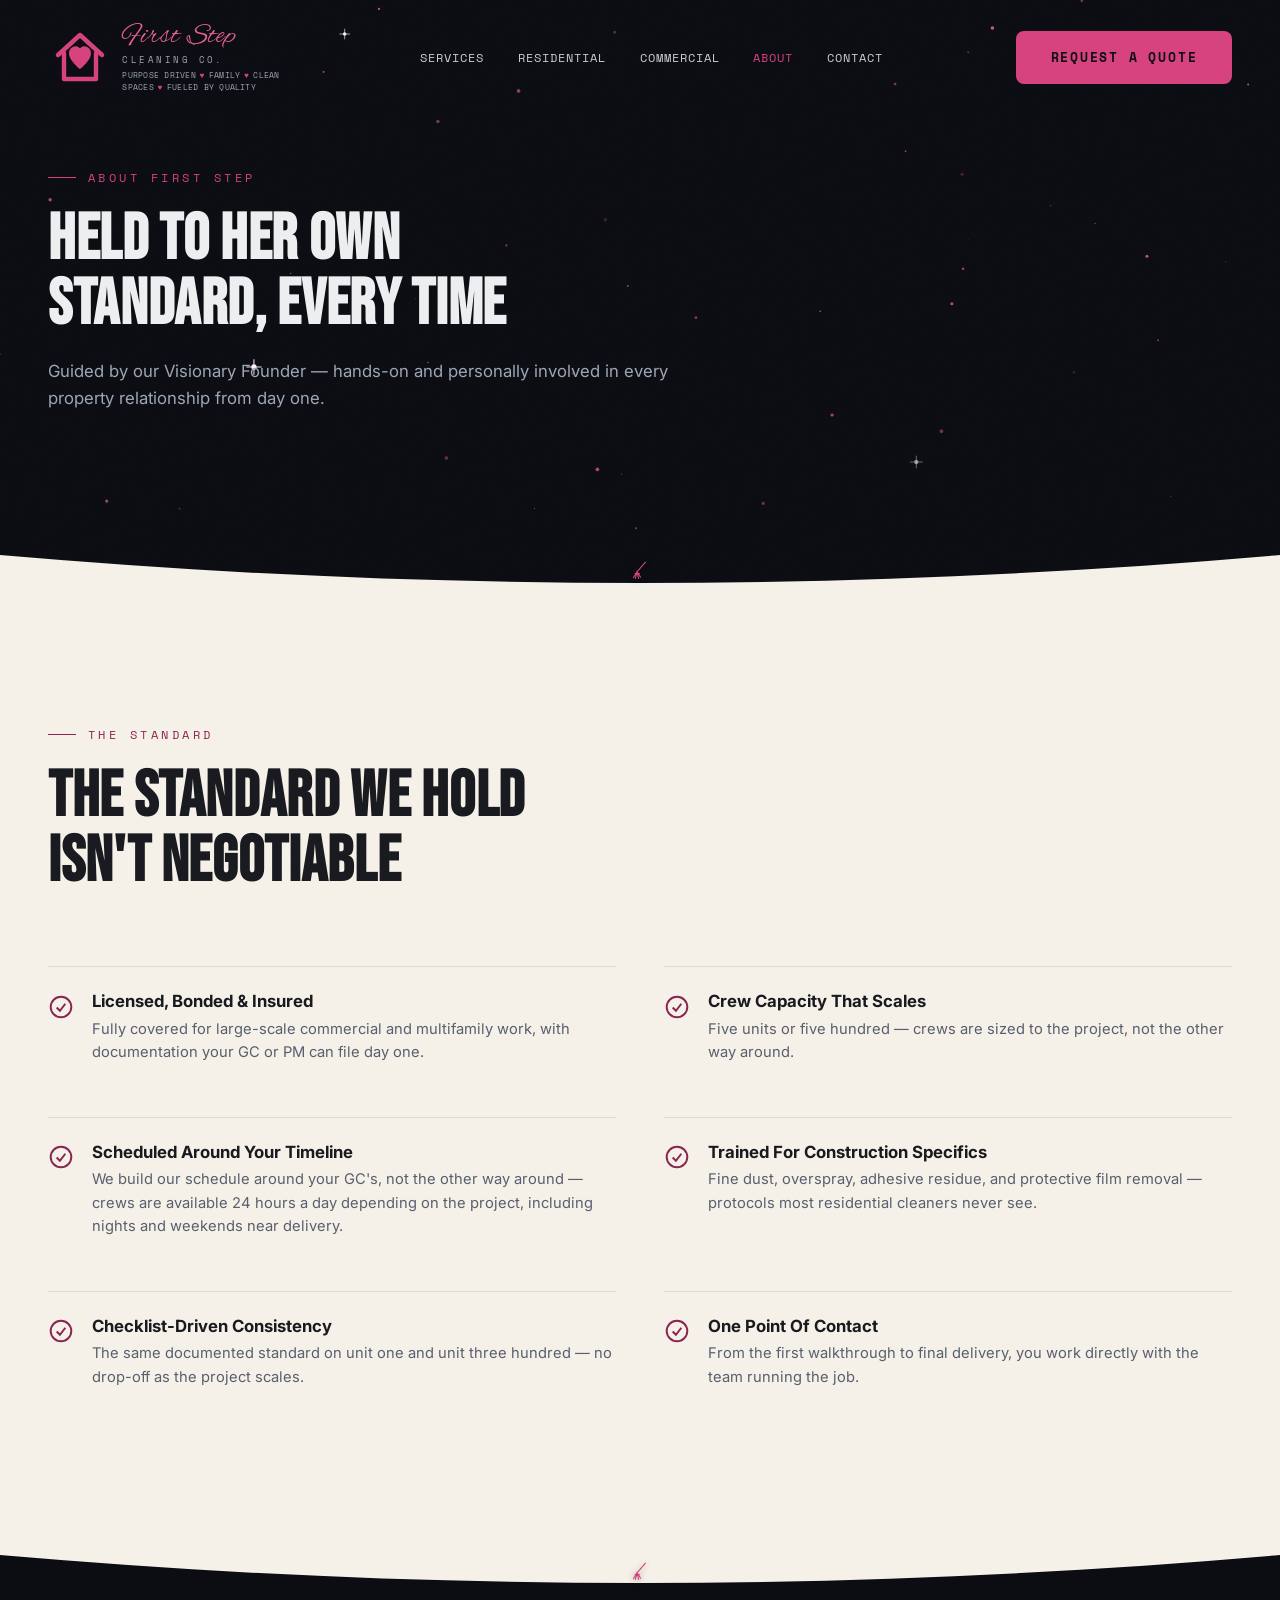
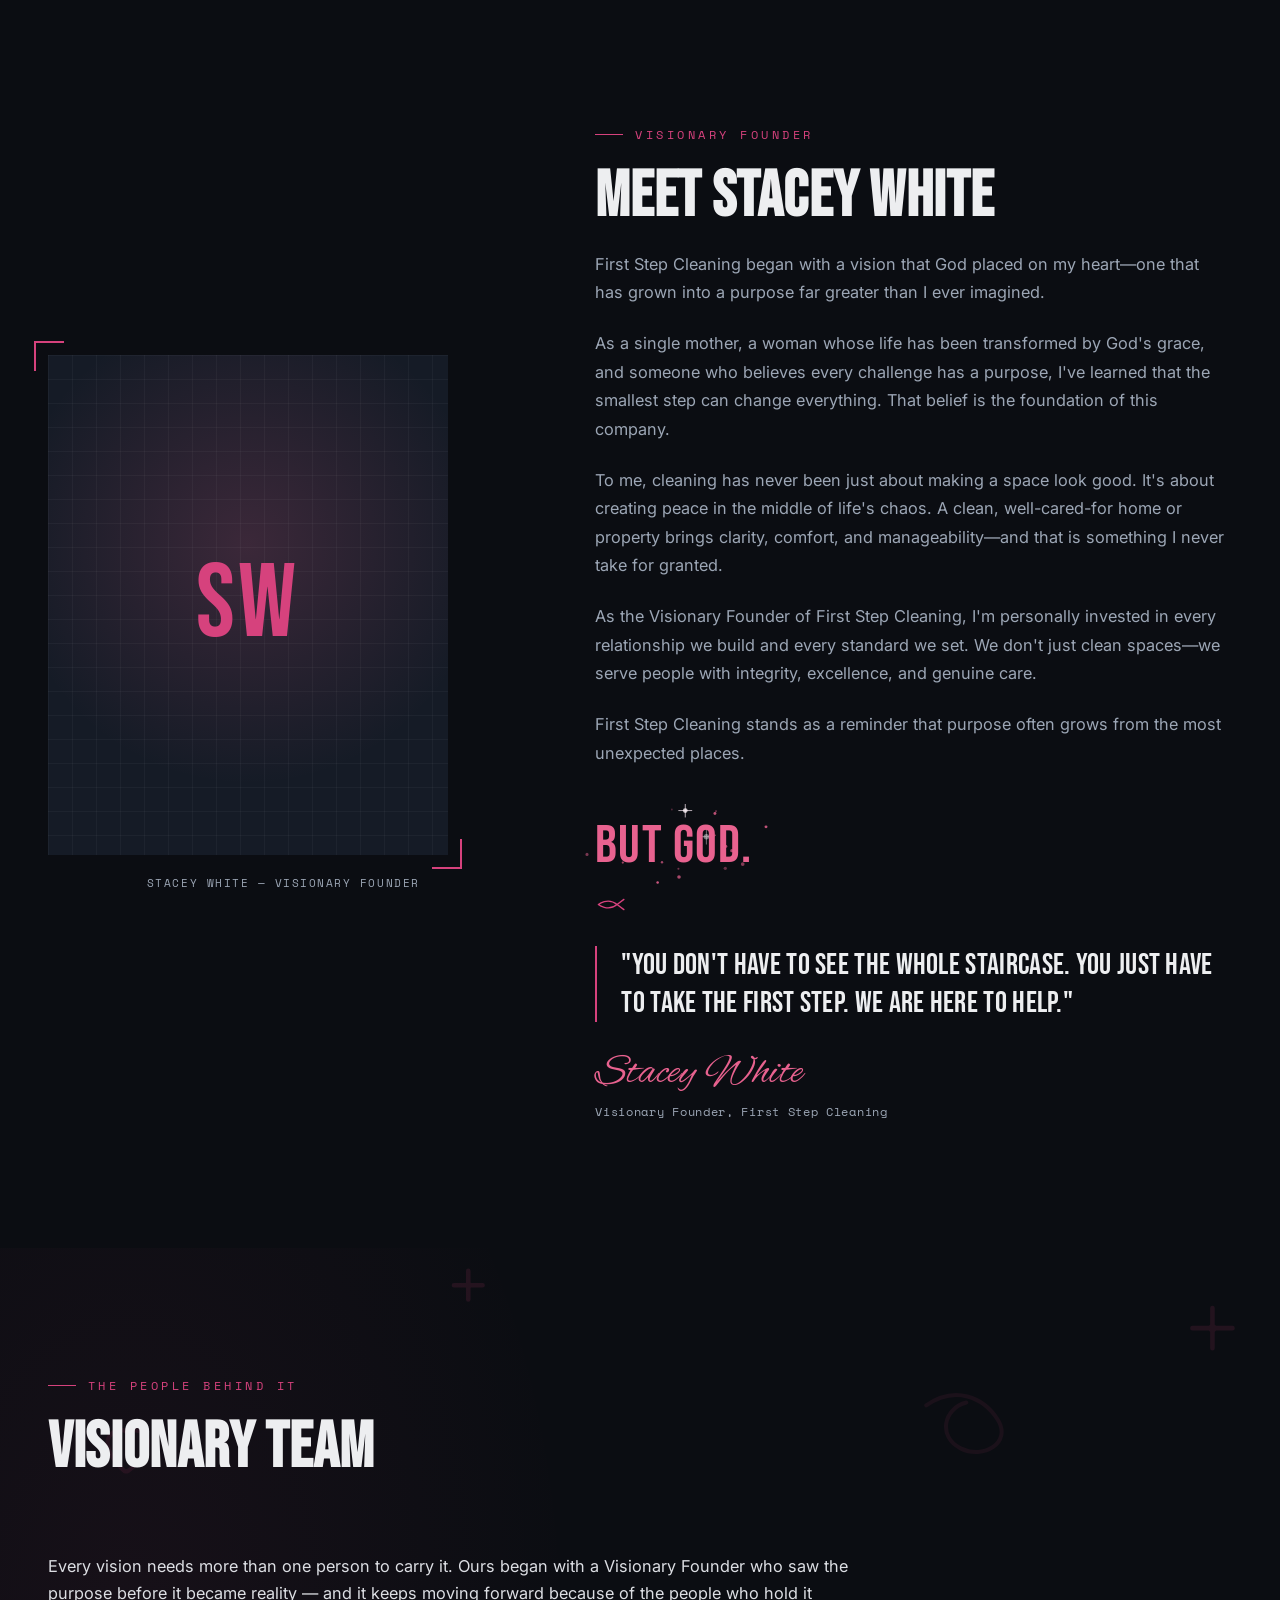
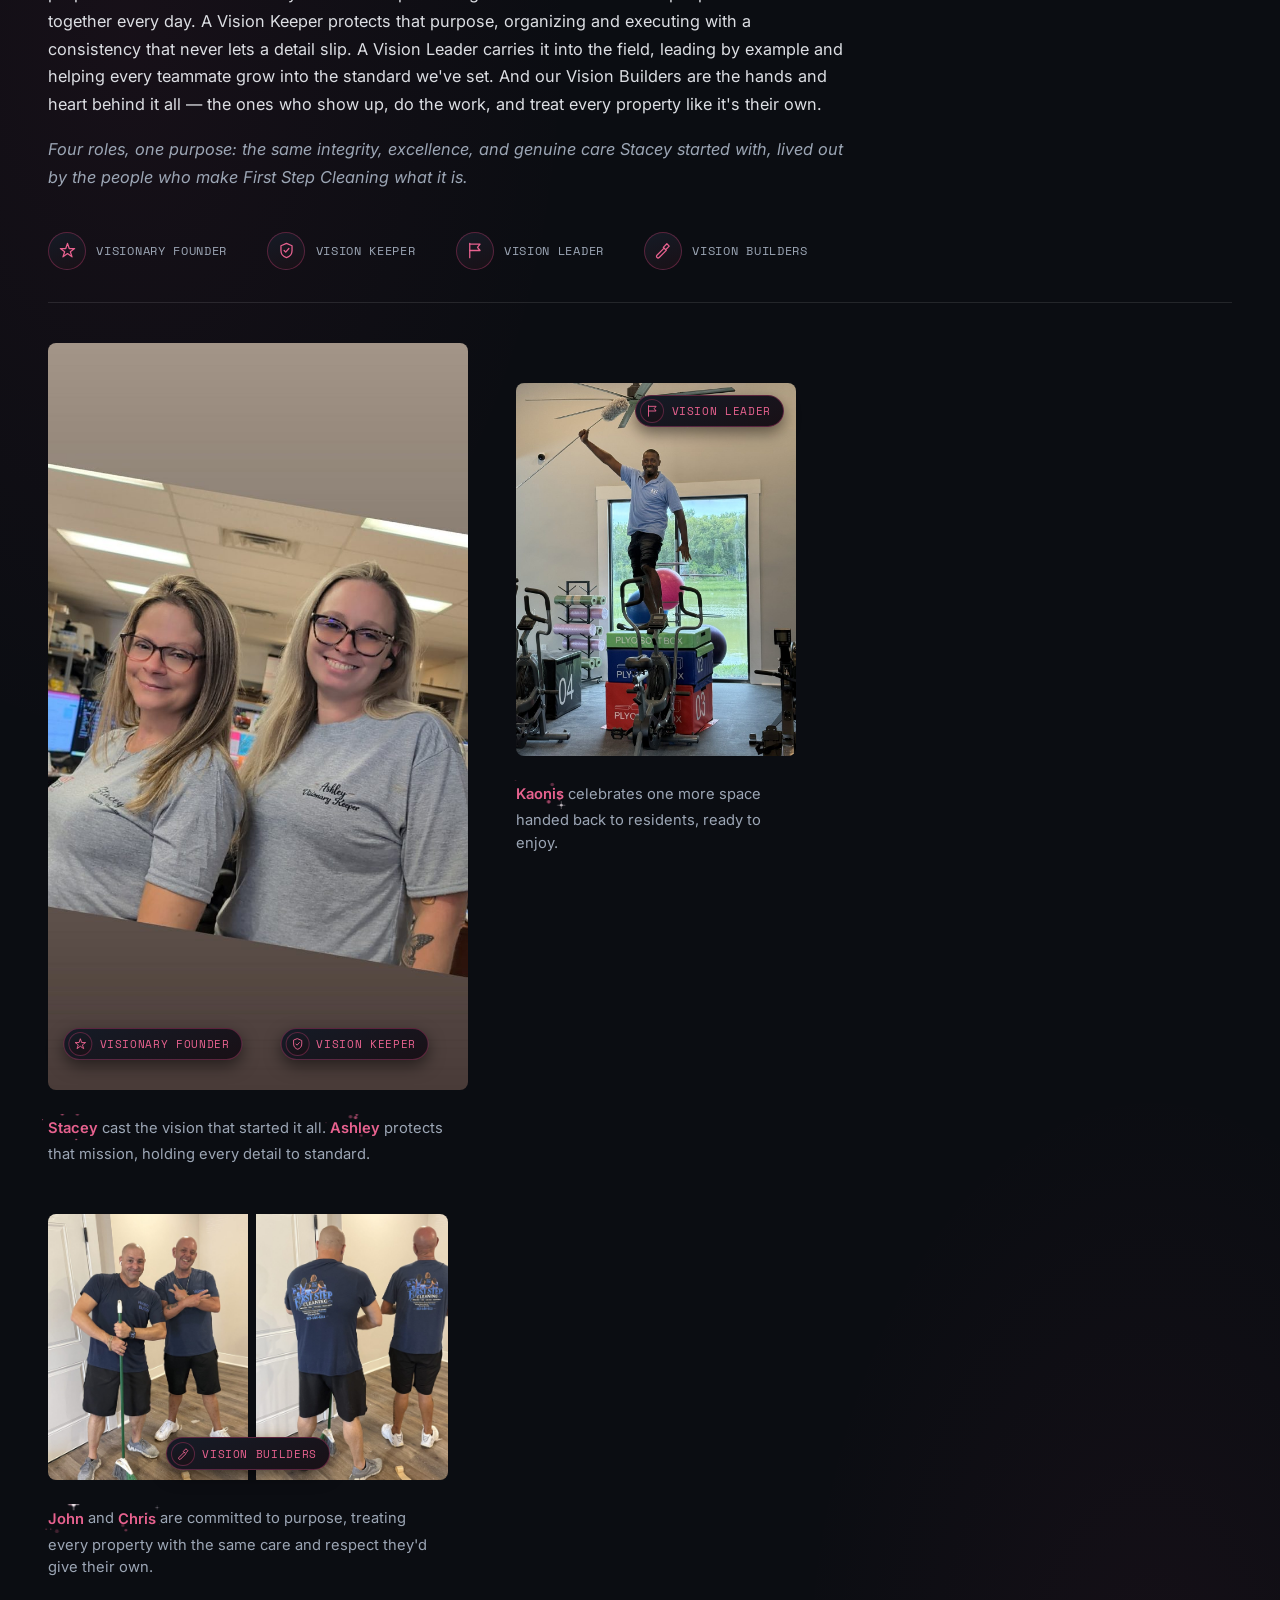
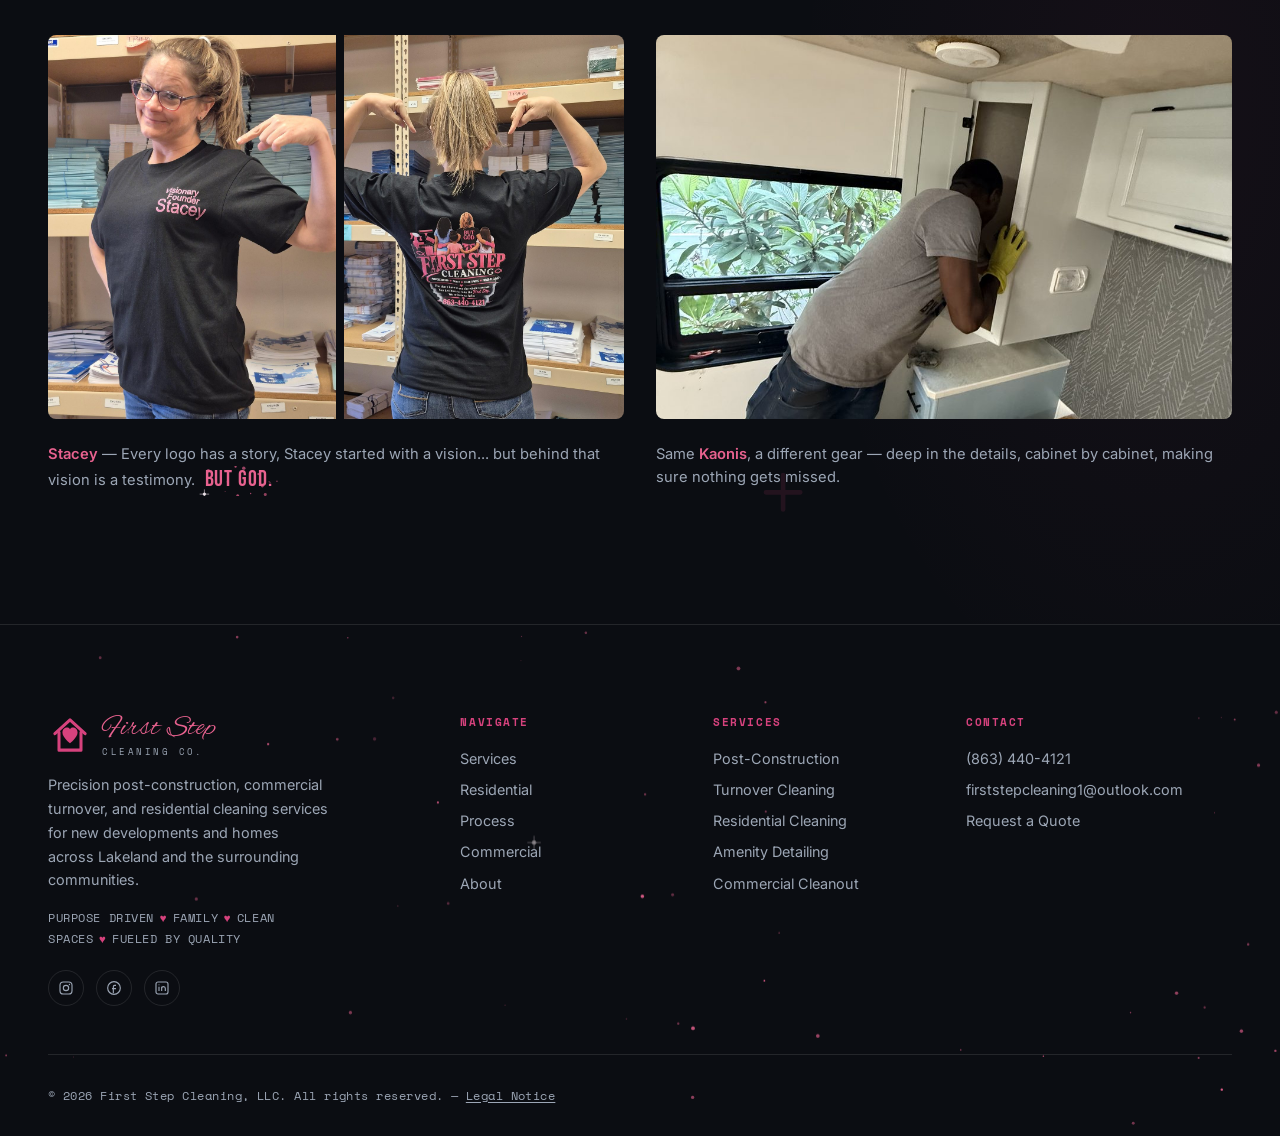
==== commit eaeab9cb: "Rename Our True Visionaries section to Visionary Team" ====
--- a/about.html
+++ b/about.html
@@ -345,7 +345,7 @@
   <div class="container">
     <div class="section-head reveal">
       <div class="eyebrow">The People Behind It</div>
-      <h2 class="section-title">Our True Visionaries</h2>
+      <h2 class="section-title">Visionary Team</h2>
     </div>
     <div class="v-mission reveal">
       <p>Every vision needs more than one person to carry it. Ours began with a Visionary Founder who saw the purpose before it became reality — and it keeps moving forward because of the people who hold it together every day. A Vision Keeper protects that purpose, organizing and executing with a consistency that never lets a detail slip. A Vision Leader carries it into the field, leading by example and helping every teammate grow into the standard we've set. And our Vision Builders are the hands and heart behind it all — the ones who show up, do the work, and treat every property like it's their own.</p>
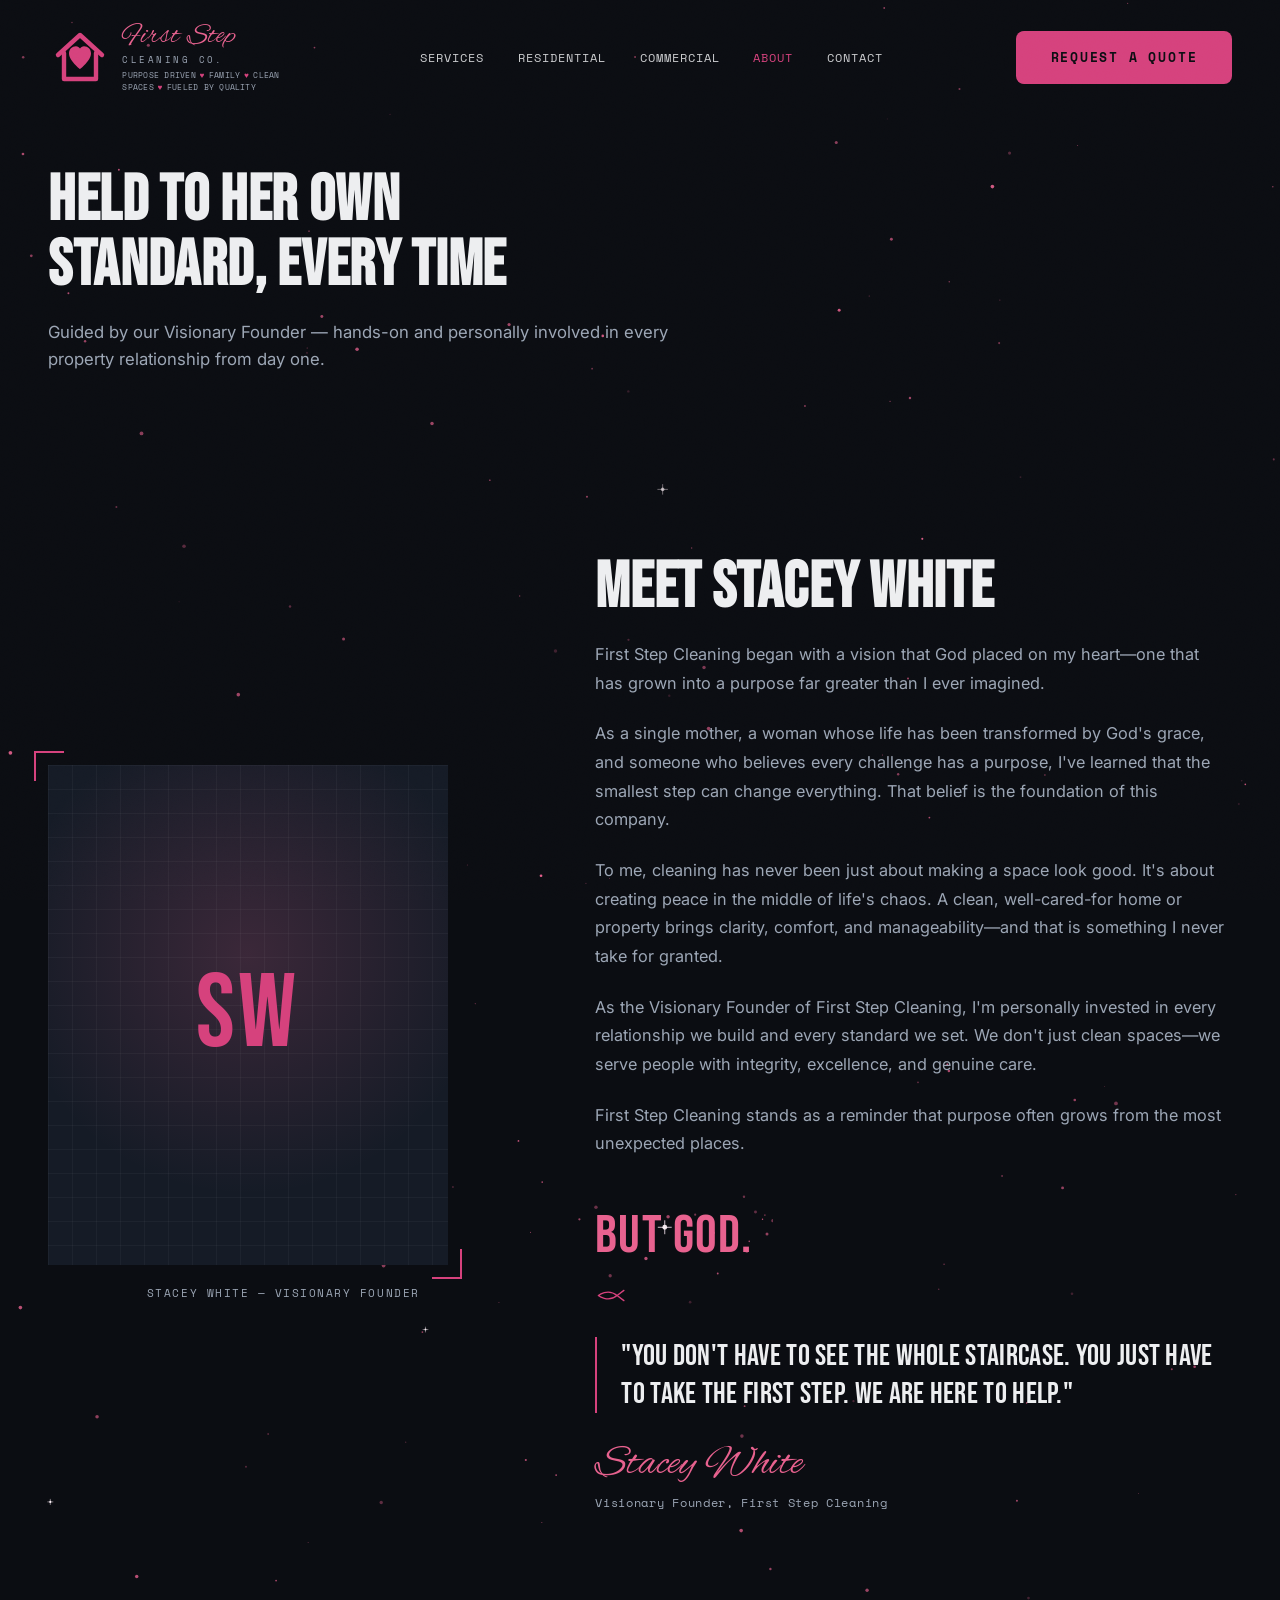
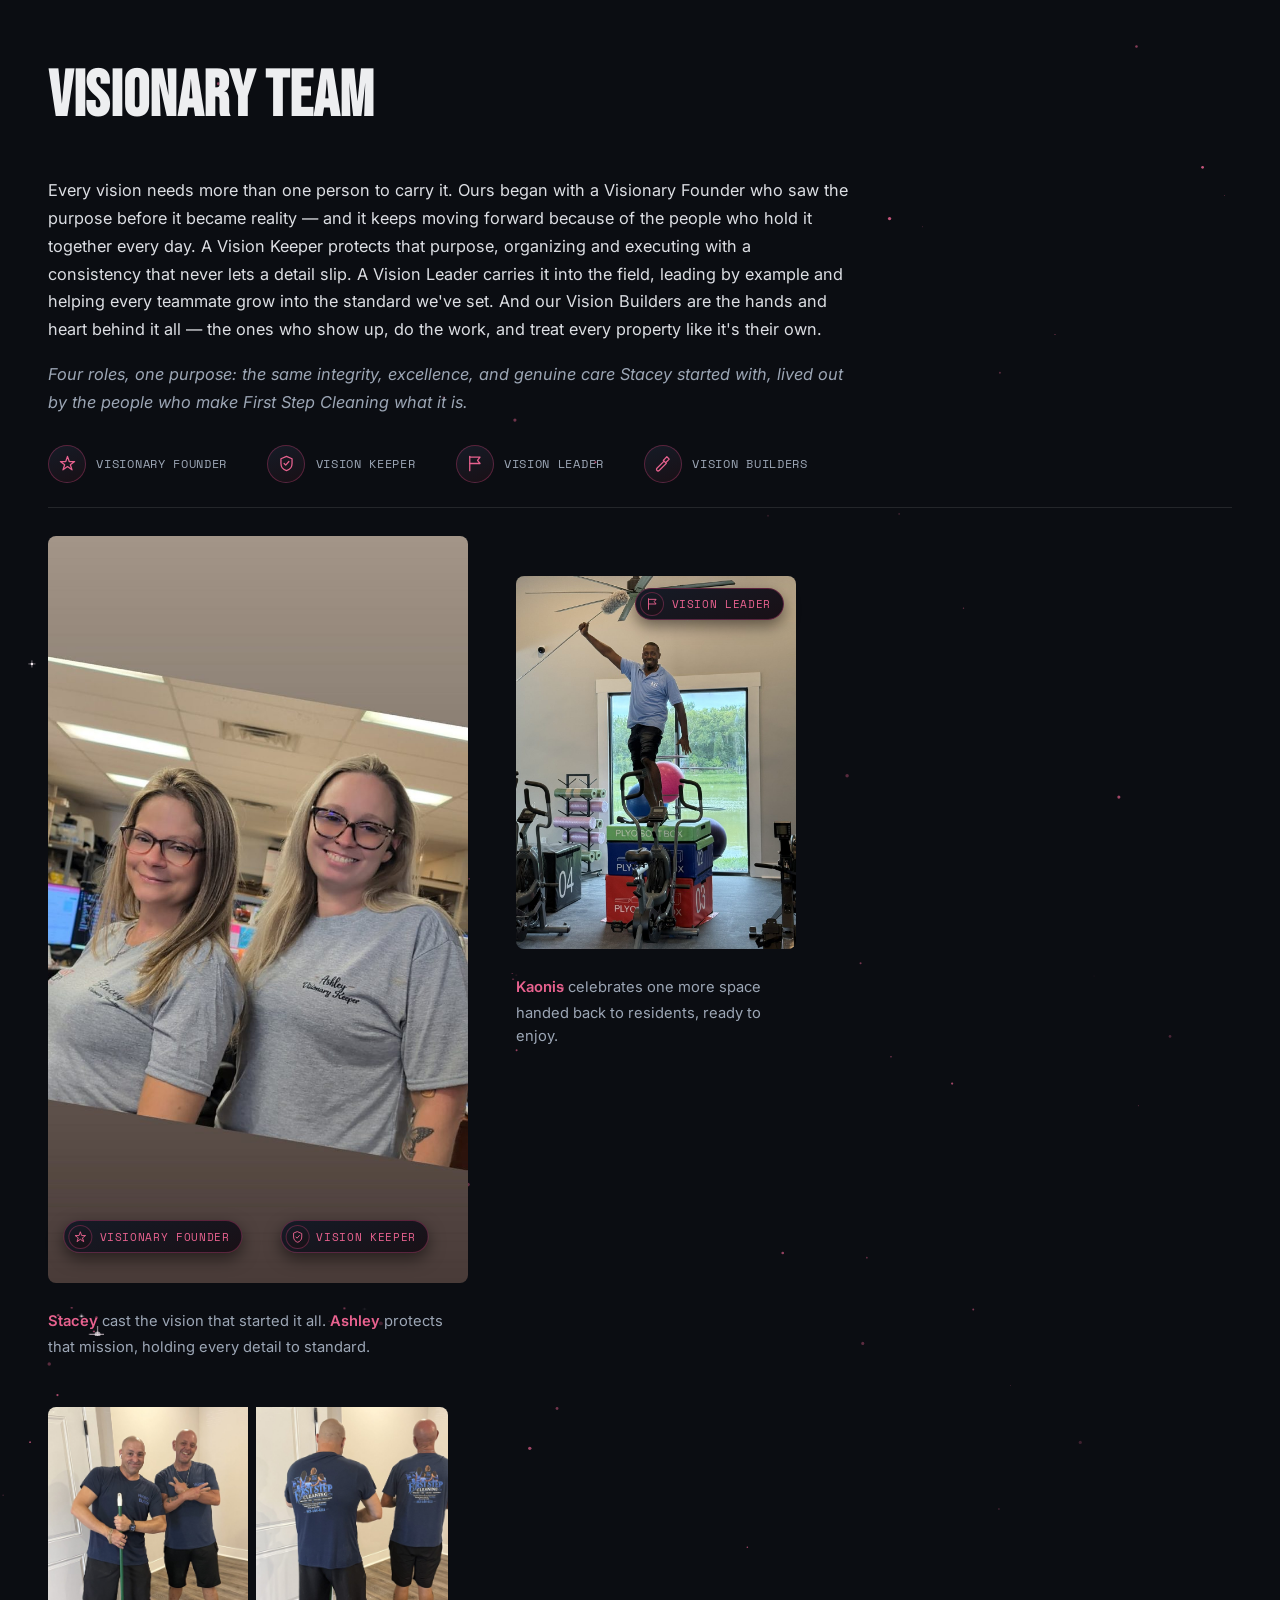
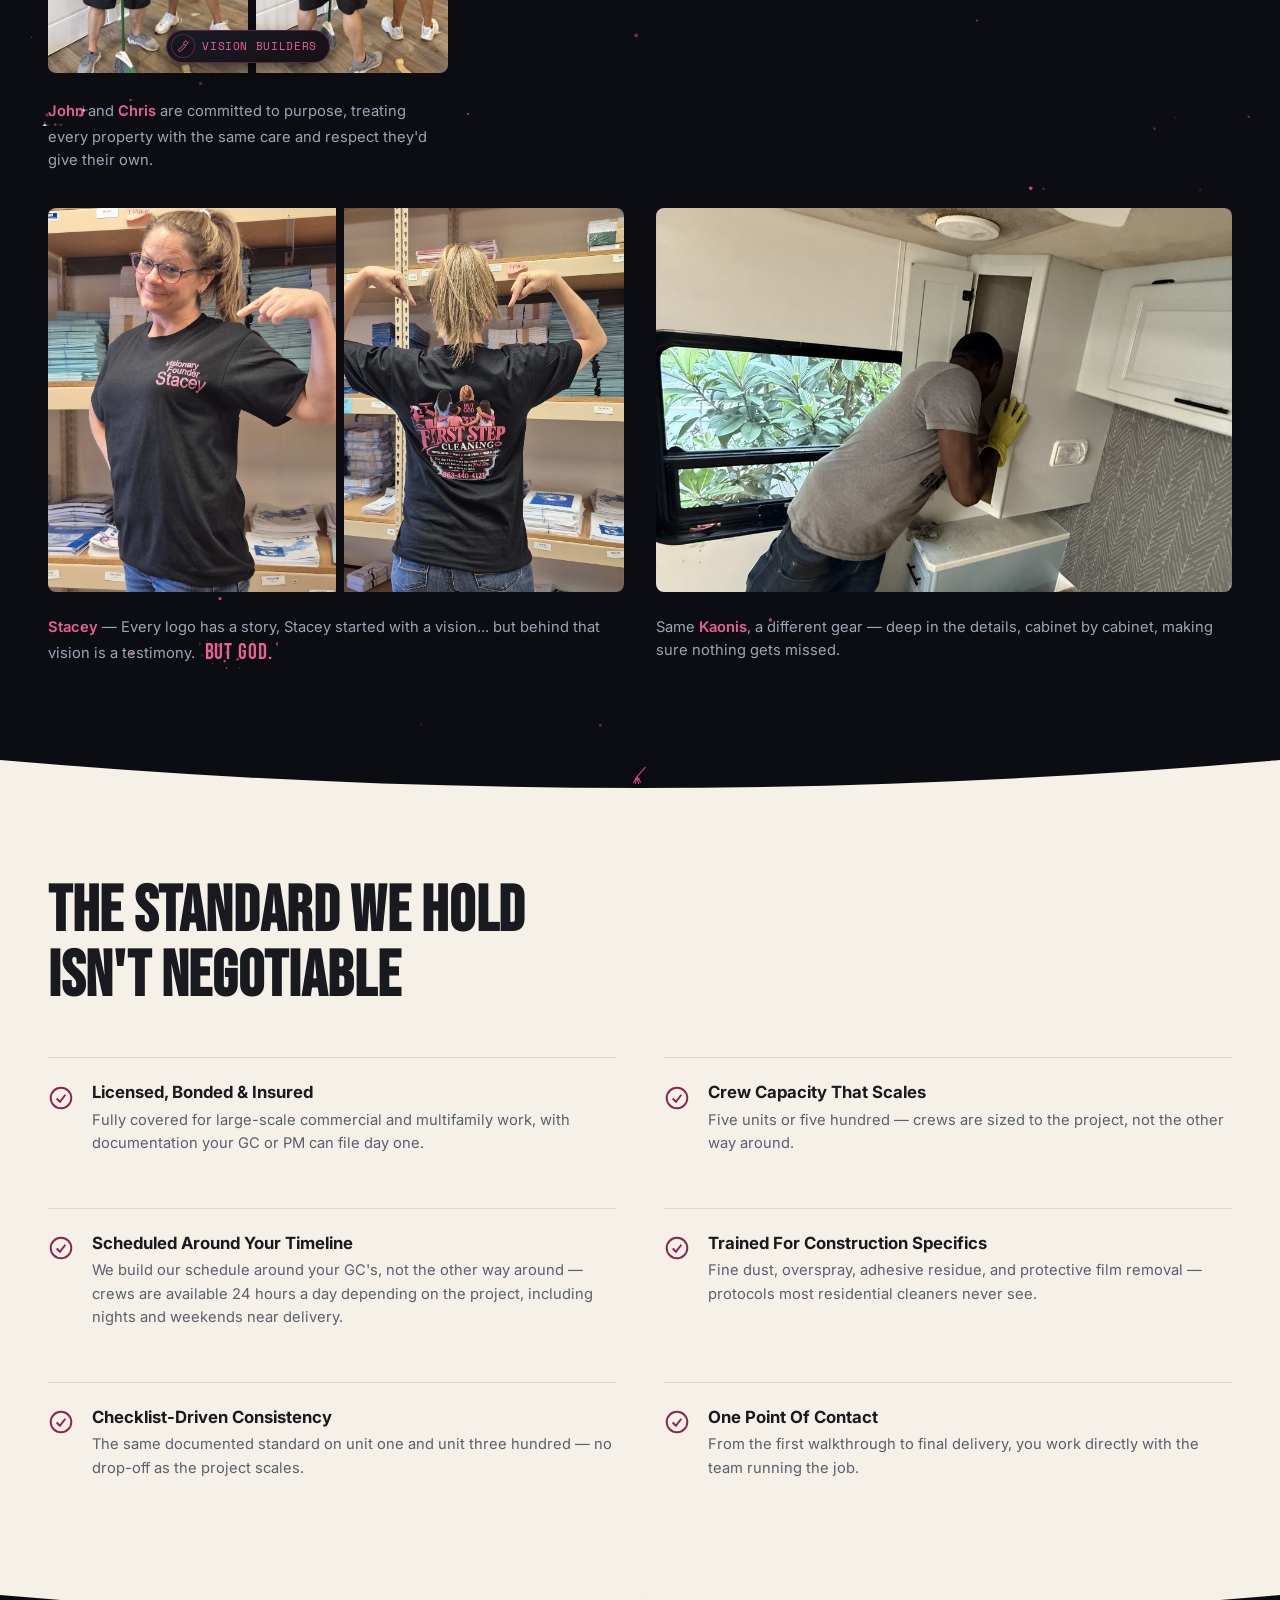
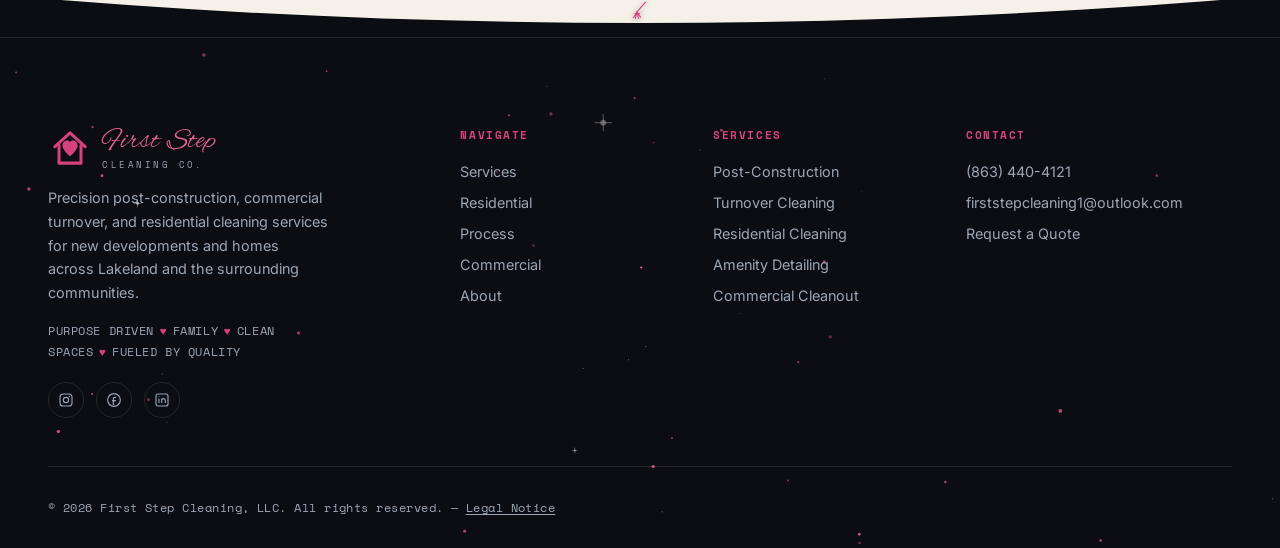
==== commit 2bd81805: "Tighten About page spacing, remove eyebrow labels sitewide, add sparkle background to all dark secti" ====
--- a/about.html
+++ b/about.html
@@ -156,7 +156,7 @@
 }
 </script>
 </head>
-<body>
+<body class="page-about">
 
 <a href="#main-content" class="skip-link">Skip to main content</a>
 <div class="grain" aria-hidden="true"></div>
@@ -199,35 +199,15 @@
   <canvas class="particle-field"></canvas>
   <div class="container">
     <div class="section-head reveal">
-      <div class="eyebrow">About First Step</div>
       <h1 class="section-title">Held To Her Own<br>Standard, Every Time</h1>
       <p class="section-lede">Guided by our Visionary Founder — hands-on and personally involved in every property relationship from day one.</p>
     </div>
   </div>
 </section>
-<div class="wave-divider" style="background:var(--ink);" aria-hidden="true"><svg class="wave-shape" viewBox="0 0 1200 60" preserveAspectRatio="none"><path d="M0,15 C400,55 800,55 1200,15 L1200,60 L0,60 Z" fill="var(--cream)"/></svg><svg class="wave-icon" viewBox="0 0 40 40" fill="none" stroke="currentColor" stroke-width="1.8" stroke-linecap="round" stroke-linejoin="round"><path d="M29 7 L15 23"/><path d="M15 23 L9 33 M15 23 L12.3 34 M15 23 L17.7 34 M15 23 L21 32"/><path d="M12 26 L19 26"/></svg></div>
-
-<!-- ============================= WHY US ============================= -->
-<section class="light-section">
-  <div class="container">
-    <div class="section-head reveal">
-      <div class="eyebrow">The Standard</div>
-      <h2 class="section-title">The Standard We Hold<br>Isn't Negotiable</h2>
-    </div>
-    <div class="why-grid reveal">
-      <div class="why-item"><svg class="why-check" viewBox="0 0 24 24" fill="none" stroke="currentColor" stroke-width="1.8"><circle cx="12" cy="12" r="9.5"/><polyline points="8,12.5 11,15.5 16,9"/></svg><div><h3>Licensed, Bonded &amp; Insured</h3><p>Fully covered for large-scale commercial and multifamily work, with documentation your GC or PM can file day one.</p></div></div>
-      <div class="why-item"><svg class="why-check" viewBox="0 0 24 24" fill="none" stroke="currentColor" stroke-width="1.8"><circle cx="12" cy="12" r="9.5"/><polyline points="8,12.5 11,15.5 16,9"/></svg><div><h3>Crew Capacity That Scales</h3><p>Five units or five hundred — crews are sized to the project, not the other way around.</p></div></div>
-      <div class="why-item"><svg class="why-check" viewBox="0 0 24 24" fill="none" stroke="currentColor" stroke-width="1.8"><circle cx="12" cy="12" r="9.5"/><polyline points="8,12.5 11,15.5 16,9"/></svg><div><h3>Scheduled Around Your Timeline</h3><p>We build our schedule around your GC's, not the other way around — crews are available 24 hours a day depending on the project, including nights and weekends near delivery.</p></div></div>
-      <div class="why-item"><svg class="why-check" viewBox="0 0 24 24" fill="none" stroke="currentColor" stroke-width="1.8"><circle cx="12" cy="12" r="9.5"/><polyline points="8,12.5 11,15.5 16,9"/></svg><div><h3>Trained For Construction Specifics</h3><p>Fine dust, overspray, adhesive residue, and protective film removal — protocols most residential cleaners never see.</p></div></div>
-      <div class="why-item"><svg class="why-check" viewBox="0 0 24 24" fill="none" stroke="currentColor" stroke-width="1.8"><circle cx="12" cy="12" r="9.5"/><polyline points="8,12.5 11,15.5 16,9"/></svg><div><h3>Checklist-Driven Consistency</h3><p>The same documented standard on unit one and unit three hundred — no drop-off as the project scales.</p></div></div>
-      <div class="why-item"><svg class="why-check" viewBox="0 0 24 24" fill="none" stroke="currentColor" stroke-width="1.8"><circle cx="12" cy="12" r="9.5"/><polyline points="8,12.5 11,15.5 16,9"/></svg><div><h3>One Point Of Contact</h3><p>From the first walkthrough to final delivery, you work directly with the team running the job.</p></div></div>
-    </div>
-  </div>
-</section>
-<div class="wave-divider" style="background:var(--cream);" aria-hidden="true"><svg class="wave-shape" viewBox="0 0 1200 60" preserveAspectRatio="none"><path d="M0,15 C400,55 800,55 1200,15 L1200,60 L0,60 Z" fill="var(--ink)"/></svg><svg class="wave-icon" viewBox="0 0 40 40" fill="none" stroke="currentColor" stroke-width="1.8" stroke-linecap="round" stroke-linejoin="round"><path d="M29 7 L15 23"/><path d="M15 23 L9 33 M15 23 L12.3 34 M15 23 L17.7 34 M15 23 L21 32"/><path d="M12 26 L19 26"/></svg></div>
 
 <!-- ============================= ABOUT ============================= -->
-<section class="dark-section" id="about">
+<section class="dark-section particle-zone" id="about">
+  <canvas class="particle-field"></canvas>
   <div class="container about-grid">
     <div class="reveal">
       <div class="portrait-wrap bracket-frame" style="--b:0;">
@@ -236,7 +216,6 @@
       <p class="portrait-caption">Stacey White — Visionary Founder</p>
     </div>
     <div class="about-copy reveal reveal-delay-1">
-      <div class="eyebrow">Visionary Founder</div>
       <h2 class="section-title">Meet Stacey White</h2>
       <p>First Step Cleaning began with a vision that God placed on my heart—one that has grown into a purpose far greater than I ever imagined.</p>
       <p>As a single mother, a woman whose life has been transformed by God's grace, and someone who believes every challenge has a purpose, I've learned that the smallest step can change everything. That belief is the foundation of this company.</p>
@@ -252,99 +231,10 @@
 </section>
 
 <!-- ============================= OUR TRUE VISIONARIES ============================= -->
-<section class="dark-section visionaries-section">
-  <!-- Scrapbook doodle layer: cleaning tools, faith marks, stars — site palette, very low opacity -->
-  <div class="v-doodle-layer" aria-hidden="true">
-    <svg width="100%" height="100%" viewBox="0 0 1400 900" preserveAspectRatio="xMidYMid slice" fill="none" xmlns="http://www.w3.org/2000/svg" opacity="0.13" stroke="var(--gold)" stroke-linecap="round" stroke-linejoin="round">
-
-      <!-- ── SPRAY BOTTLE · top-left ── -->
-      <g transform="translate(48,60) rotate(-18)">
-        <rect x="6" y="20" width="22" height="34" rx="4" stroke-width="2.2"/>
-        <path d="M14 20 V10 Q14 5 20 5 H30 Q36 5 36 10 V14" stroke-width="2"/>
-        <path d="M28 14 H36 M36 14 L40 10" stroke-width="1.8"/>
-        <path d="M2 30 H6 M2 36 H6" stroke-width="2"/>
-        <circle cx="36" cy="8" r="1.2" fill="var(--gold)" stroke="none"/>
-        <circle cx="40" cy="5" r="0.9" fill="var(--gold)" stroke="none"/>
-        <circle cx="44" cy="9" r="0.7" fill="var(--gold)" stroke="none"/>
-      </g>
-
-      <!-- ── BROOM · top-right ── -->
-      <g transform="translate(1270,30) rotate(22)">
-        <line x1="20" y1="0" x2="6" y2="55" stroke-width="2.2"/>
-        <path d="M0 55 Q3 70 6 55 Q9 70 12 55 Q15 70 18 55" stroke-width="1.8"/>
-        <line x1="0" y1="55" x2="18" y2="55" stroke-width="2"/>
-      </g>
-
-      <!-- ── HOUSE + HEART (small brand mark echo) · top-center-right ── -->
-      <g transform="translate(1020,42) scale(1.4)">
-        <path d="M4 13 L14 4 L24 13" stroke-width="2.2"/>
-        <path d="M6 12 V24 H22 V12" stroke-width="2"/>
-        <path d="M14,20 C14,20 9,16.2 9,13 C9,11.2 10.4,9.8 12.2,9.8 C12.9,9.8 13.5,10.1 14,10.7 C14.5,10.1 15.1,9.8 15.8,9.8 C17.6,9.8 19,11.2 19,13 C19,16.2 14,20 14,20 Z" fill="var(--gold)" stroke="none" opacity="0.5"/>
-      </g>
-
-      <!-- ── ICHTHYS FISH · bottom-left ── -->
-      <g transform="translate(60,810) scale(1.3)">
-        <path d="M2 9 C2 9 11 2 22 9 C11 16 2 9 2 9" stroke-width="1.8"/>
-        <path d="M22 9 L28 4 M22 9 L28 14" stroke-width="1.8"/>
-      </g>
-
-      <!-- ── SMALL CROSS · right-mid ── -->
-      <g transform="translate(1320,440)">
-        <line x1="0" y1="-18" x2="0" y2="18" stroke-width="2.5"/>
-        <line x1="-13" y1="-5" x2="13" y2="-5" stroke-width="2.5"/>
-      </g>
-
-      <!-- ── BUCKET + SUDS · bottom-right ── -->
-      <g transform="translate(1280,750) rotate(-8)">
-        <path d="M2 8 L6 38 Q14 44 22 38 L26 8 Z" stroke-width="2"/>
-        <path d="M6 8 Q14 2 22 8" stroke-width="1.8"/>
-        <path d="M4 18 H24" stroke-width="1.5" stroke-dasharray="2 3"/>
-        <!-- bubbles -->
-        <circle cx="8" cy="4" r="2.2" stroke-width="1.6"/>
-        <circle cx="15" cy="0" r="1.6" stroke-width="1.6"/>
-        <circle cx="20" cy="3" r="1.2" stroke-width="1.6"/>
-      </g>
-
-      <!-- ── 4-POINT SPARKLE STARS scattered ── -->
-      <g stroke-width="1.6" opacity="0.9">
-        <!-- top strip -->
-        <path d="M380 28 V14 M373 21 H387" /><circle cx="380" cy="21" r="1.5" fill="var(--gold)" stroke="none"/>
-        <path d="M640 18 V8 M635 13 H645" /><circle cx="640" cy="13" r="1.1" fill="var(--gold)" stroke="none"/>
-        <path d="M900 35 V21 M893 28 H907" /><circle cx="900" cy="28" r="1.4" fill="var(--gold)" stroke="none"/>
-        <!-- mid strip -->
-        <path d="M120 420 V406 M113 413 H127" /><circle cx="120" cy="413" r="1.3" fill="var(--gold)" stroke="none"/>
-        <path d="M1180 380 V366 M1173 373 H1187" /><circle cx="1180" cy="373" r="1.2" fill="var(--gold)" stroke="none"/>
-        <!-- bottom strip -->
-        <path d="M280 840 V826 M273 833 H287" /><circle cx="280" cy="833" r="1.3" fill="var(--gold)" stroke="none"/>
-        <path d="M750 860 V848 M744 854 H756" /><circle cx="750" cy="854" r="1.1" fill="var(--gold)" stroke="none"/>
-        <path d="M1100 820 V808 M1094 814 H1106" /><circle cx="1100" cy="814" r="1.2" fill="var(--gold)" stroke="none"/>
-      </g>
-
-      <!-- ── SWIRL / FLOURISH strokes (scrapbook penmanship feel) ── -->
-      <g stroke-width="1.4" opacity="0.6">
-        <path d="M800 55 C810 48 820 52 825 60 C830 68 820 74 812 70 C804 66 806 56 814 54"/>
-        <path d="M200 870 C215 858 235 860 240 870 C245 880 230 888 218 882"/>
-        <path d="M1150 130 C1165 120 1180 128 1178 140 C1176 152 1160 150 1158 140"/>
-      </g>
-
-      <!-- ── MOPS / CLEANING CLOTHS outline · center-left ── -->
-      <g transform="translate(85,430) rotate(12)" stroke-width="2">
-        <line x1="14" y1="0" x2="14" y2="38"/>
-        <path d="M0 38 Q7 44 14 38 Q21 44 28 38 Q21 32 14 38 Q7 32 0 38"/>
-      </g>
-
-      <!-- ── SMALL HEARTS (love for the work) ── -->
-      <g stroke-width="1.5" opacity="0.7">
-        <path d="M520 78 C520,78 514,73 514,68 C514,65.4 516.2,63.6 519,63.6 C519.8,63.6 520.5,64 521,64.6 C521.5,64 522.2,63.6 523,63.6 C525.8,63.6 528,65.4 528,68 C528,73 521,78 521,78 Z" fill="none"/>
-        <path d="M1060 820 C1060,820 1054,815 1054,810 C1054,807.4 1056.2,805.6 1059,805.6 C1059.8,805.6 1060.5,806 1061,806.6 C1061.5,806 1062.2,805.6 1063,805.6 C1065.8,805.6 1068,807.4 1068,810 C1068,815 1061,820 1061,820 Z" fill="none"/>
-        <path d="M340 460 C340,460 334,455 334,450 C334,447.4 336.2,445.6 339,445.6 C339.8,445.6 340.5,446 341,446.6 C341.5,446 342.2,445.6 343,445.6 C345.8,445.6 348,447.4 348,450 C348,455 341,460 341,460 Z" fill="none"/>
-      </g>
-
-    </svg>
-  </div>
+<section class="dark-section visionaries-section particle-zone" id="visionaryTeam">
+  <canvas class="particle-field"></canvas>
   <div class="container">
     <div class="section-head reveal">
-      <div class="eyebrow">The People Behind It</div>
       <h2 class="section-title">Visionary Team</h2>
     </div>
     <div class="v-mission reveal">
@@ -428,6 +318,25 @@
     </div>
   </div>
 </section>
+<div class="wave-divider" style="background:var(--ink);" aria-hidden="true"><svg class="wave-shape" viewBox="0 0 1200 60" preserveAspectRatio="none"><path d="M0,15 C400,55 800,55 1200,15 L1200,60 L0,60 Z" fill="var(--cream)"/></svg><svg class="wave-icon" viewBox="0 0 40 40" fill="none" stroke="currentColor" stroke-width="1.8" stroke-linecap="round" stroke-linejoin="round"><path d="M29 7 L15 23"/><path d="M15 23 L9 33 M15 23 L12.3 34 M15 23 L17.7 34 M15 23 L21 32"/><path d="M12 26 L19 26"/></svg></div>
+
+<!-- ============================= WHY US ============================= -->
+<section class="light-section">
+  <div class="container">
+    <div class="section-head reveal">
+      <h2 class="section-title">The Standard We Hold<br>Isn't Negotiable</h2>
+    </div>
+    <div class="why-grid reveal">
+      <div class="why-item"><svg class="why-check" viewBox="0 0 24 24" fill="none" stroke="currentColor" stroke-width="1.8"><circle cx="12" cy="12" r="9.5"/><polyline points="8,12.5 11,15.5 16,9"/></svg><div><h3>Licensed, Bonded &amp; Insured</h3><p>Fully covered for large-scale commercial and multifamily work, with documentation your GC or PM can file day one.</p></div></div>
+      <div class="why-item"><svg class="why-check" viewBox="0 0 24 24" fill="none" stroke="currentColor" stroke-width="1.8"><circle cx="12" cy="12" r="9.5"/><polyline points="8,12.5 11,15.5 16,9"/></svg><div><h3>Crew Capacity That Scales</h3><p>Five units or five hundred — crews are sized to the project, not the other way around.</p></div></div>
+      <div class="why-item"><svg class="why-check" viewBox="0 0 24 24" fill="none" stroke="currentColor" stroke-width="1.8"><circle cx="12" cy="12" r="9.5"/><polyline points="8,12.5 11,15.5 16,9"/></svg><div><h3>Scheduled Around Your Timeline</h3><p>We build our schedule around your GC's, not the other way around — crews are available 24 hours a day depending on the project, including nights and weekends near delivery.</p></div></div>
+      <div class="why-item"><svg class="why-check" viewBox="0 0 24 24" fill="none" stroke="currentColor" stroke-width="1.8"><circle cx="12" cy="12" r="9.5"/><polyline points="8,12.5 11,15.5 16,9"/></svg><div><h3>Trained For Construction Specifics</h3><p>Fine dust, overspray, adhesive residue, and protective film removal — protocols most residential cleaners never see.</p></div></div>
+      <div class="why-item"><svg class="why-check" viewBox="0 0 24 24" fill="none" stroke="currentColor" stroke-width="1.8"><circle cx="12" cy="12" r="9.5"/><polyline points="8,12.5 11,15.5 16,9"/></svg><div><h3>Checklist-Driven Consistency</h3><p>The same documented standard on unit one and unit three hundred — no drop-off as the project scales.</p></div></div>
+      <div class="why-item"><svg class="why-check" viewBox="0 0 24 24" fill="none" stroke="currentColor" stroke-width="1.8"><circle cx="12" cy="12" r="9.5"/><polyline points="8,12.5 11,15.5 16,9"/></svg><div><h3>One Point Of Contact</h3><p>From the first walkthrough to final delivery, you work directly with the team running the job.</p></div></div>
+    </div>
+  </div>
+</section>
+<div class="wave-divider" style="background:var(--cream);" aria-hidden="true"><svg class="wave-shape" viewBox="0 0 1200 60" preserveAspectRatio="none"><path d="M0,15 C400,55 800,55 1200,15 L1200,60 L0,60 Z" fill="var(--ink)"/></svg><svg class="wave-icon" viewBox="0 0 40 40" fill="none" stroke="currentColor" stroke-width="1.8" stroke-linecap="round" stroke-linejoin="round"><path d="M29 7 L15 23"/><path d="M15 23 L9 33 M15 23 L12.3 34 M15 23 L17.7 34 M15 23 L21 32"/><path d="M12 26 L19 26"/></svg></div>
 
 </main>
 
--- a/styles.css
+++ b/styles.css
@@ -43,20 +43,6 @@
 
 /* ============================= LAYOUT UTILITIES ============================= */
 .container{max-width:var(--container);margin-inline:auto;padding-inline:clamp(1.25rem,5vw,3rem);}
-.eyebrow{
-  font-family:var(--font-mono);
-  font-size:0.78rem;
-  letter-spacing:0.28em;
-  text-transform:uppercase;
-  color:var(--gold);
-  display:flex;
-  align-items:center;
-  gap:0.75rem;
-  margin-bottom:1.25rem;
-}
-.eyebrow::before{content:'';width:28px;height:1px;background:var(--gold);}
-.light-section .eyebrow{color:var(--gold-deep);}
-.light-section .eyebrow::before{background:var(--gold-deep);}
 .section-title{
   font-family:var(--font-display);
   font-size:clamp(2.4rem,5vw,4.2rem);
@@ -76,6 +62,13 @@
 section{position:relative;padding-block:clamp(4.5rem,10vw,8rem);scroll-margin-top:100px;}
 .dark-section{background:var(--ink);color:#EDEEF0;}
 .light-section{background:var(--cream);color:#181A1F;}
+
+/* About page runs tighter than the rest of the site — more sections stacked
+   in sequence, so less breathing room between them keeps it from feeling long.
+   The hero (.page-header) is excluded: its top padding has to clear the fixed
+   site header, which the tightened value doesn't leave room for. */
+body.page-about section:not(.page-header){padding-block:clamp(3rem,6vw,5rem);}
+body.page-about .section-head{margin-bottom:clamp(1.5rem,4vw,3rem);}
 
 /* reveal animation */
 .reveal{opacity:0;transform:translateY(28px);transition:opacity 0.8s cubic-bezier(.16,.8,.3,1),transform 0.8s cubic-bezier(.16,.8,.3,1);}
@@ -224,8 +217,6 @@
 }
 #hero-particles{position:absolute;inset:0;width:100%;height:100%;z-index:1;}
 .hero-content{flex:1;display:flex;flex-direction:column;align-items:flex-start;justify-content:center;position:relative;z-index:3;padding-inline:clamp(1.25rem,5vw,3rem);padding-bottom:clamp(6rem,14vh,7.5rem);max-width:var(--container);margin-inline:auto;width:100%;}
-.hero-eyebrow{font-family:var(--font-mono);font-size:0.78rem;letter-spacing:0.26em;text-transform:uppercase;color:var(--gold);margin-bottom:1.5rem;display:flex;align-items:center;gap:0.75rem;}
-.hero-eyebrow::before{content:'';width:8px;height:8px;border-radius:50%;background:var(--gold);box-shadow:0 0 12px var(--gold);}
 .hero h1{
   font-family:var(--font-display);text-transform:uppercase;
   font-size:clamp(3rem,9vw,7.2rem);line-height:0.94;letter-spacing:0.005em;
@@ -250,7 +241,6 @@
   background:radial-gradient(ellipse 55% 75% at 12% 15%,rgba(214,66,125,0.12),transparent 60%),
              radial-gradient(ellipse 50% 70% at 88% 95%,rgba(232,98,143,0.08),transparent 60%);
 }
-.stats-eyebrow{margin-bottom:1.75rem;}
 .stats-grid{display:grid;grid-template-columns:repeat(4,1fr);gap:2rem;}
 .stat{text-align:left;border-left:1px solid var(--line-dark);padding-left:1.5rem;transition:border-color .3s ease,transform .3s ease;}
 .stat:hover{border-color:var(--gold);transform:translateY(-3px);}
@@ -294,6 +284,9 @@
     radial-gradient(ellipse 40% 35% at 90% 80%, rgba(214,66,125,0.05) 0%, transparent 70%);
   pointer-events:none;z-index:0;
 }
+/* Visionary Team (About) and See The Difference (Residential) trade the scrapbook
+   gradient/doodles for a full-height particle sparkle field instead. */
+#visionaryTeam::before,#seeDifference::before{content:none;}
 .v-doodle-layer{
   position:absolute;inset:0;pointer-events:none;z-index:0;
   overflow:hidden;
@@ -307,12 +300,12 @@
 
 /* Mission statement — weaves all four roles into copy that echoes Stacey's own
    voice above, instead of listing each one as a separate definition. */
-.v-mission{max-width:800px;margin-bottom:2.5rem;}
+.v-mission{max-width:800px;margin-bottom:1.75rem;}
 .v-mission p{font-size:1.02rem;line-height:1.7;color:#dcdee3;margin-bottom:1.1rem;}
 .v-mission p:last-child{margin-bottom:0;color:var(--mist);font-style:italic;}
 
 /* Badge legend — the key that ties each icon to a role, read once up top. */
-.v-badge-legend{display:flex;flex-wrap:wrap;gap:1.5rem 2.5rem;padding-bottom:2rem;margin-bottom:2.5rem;border-bottom:1px solid var(--line-dark);}
+.v-badge-legend{display:flex;flex-wrap:wrap;gap:1.5rem 2.5rem;padding-bottom:1.5rem;margin-bottom:1.75rem;border-bottom:1px solid var(--line-dark);}
 .v-badge{display:flex;align-items:center;gap:0.65rem;}
 .v-badge-icon{
   width:38px;height:38px;border-radius:50%;flex-shrink:0;
@@ -345,7 +338,7 @@
    the BUT GOD. bling, just without its display:inline-block font styling. */
 .name-sparkle-zone.inline-bling{display:inline-block;padding:0.2rem 0.35rem;margin:0 -0.35rem;vertical-align:middle;}
 
-.v-moments-row{display:grid;grid-template-columns:repeat(2,1fr);gap:2rem;margin-top:3.5rem;}
+.v-moments-row{display:grid;grid-template-columns:repeat(2,1fr);gap:2rem;margin-top:2.25rem;}
 
 .v-photo{position:relative;border-radius:8px;overflow:hidden;}
 .v-photo img{width:100%;display:block;}
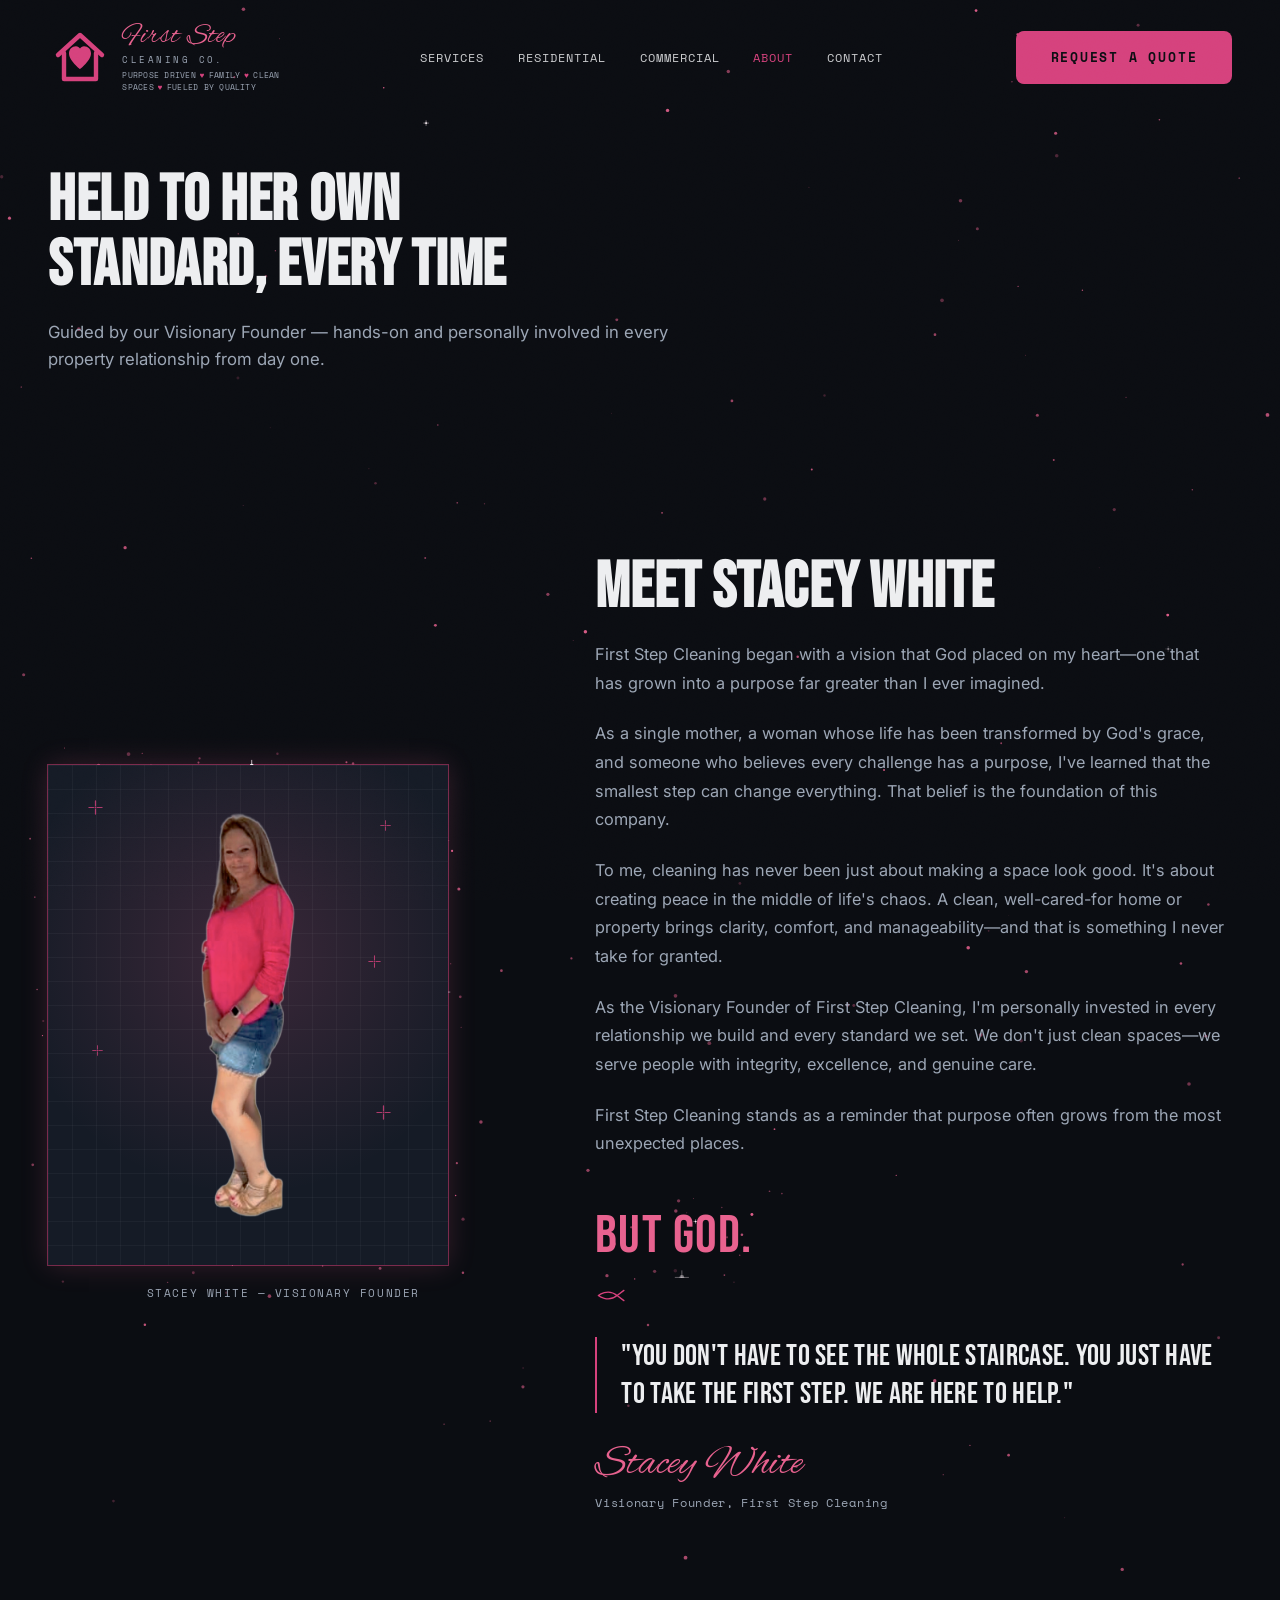
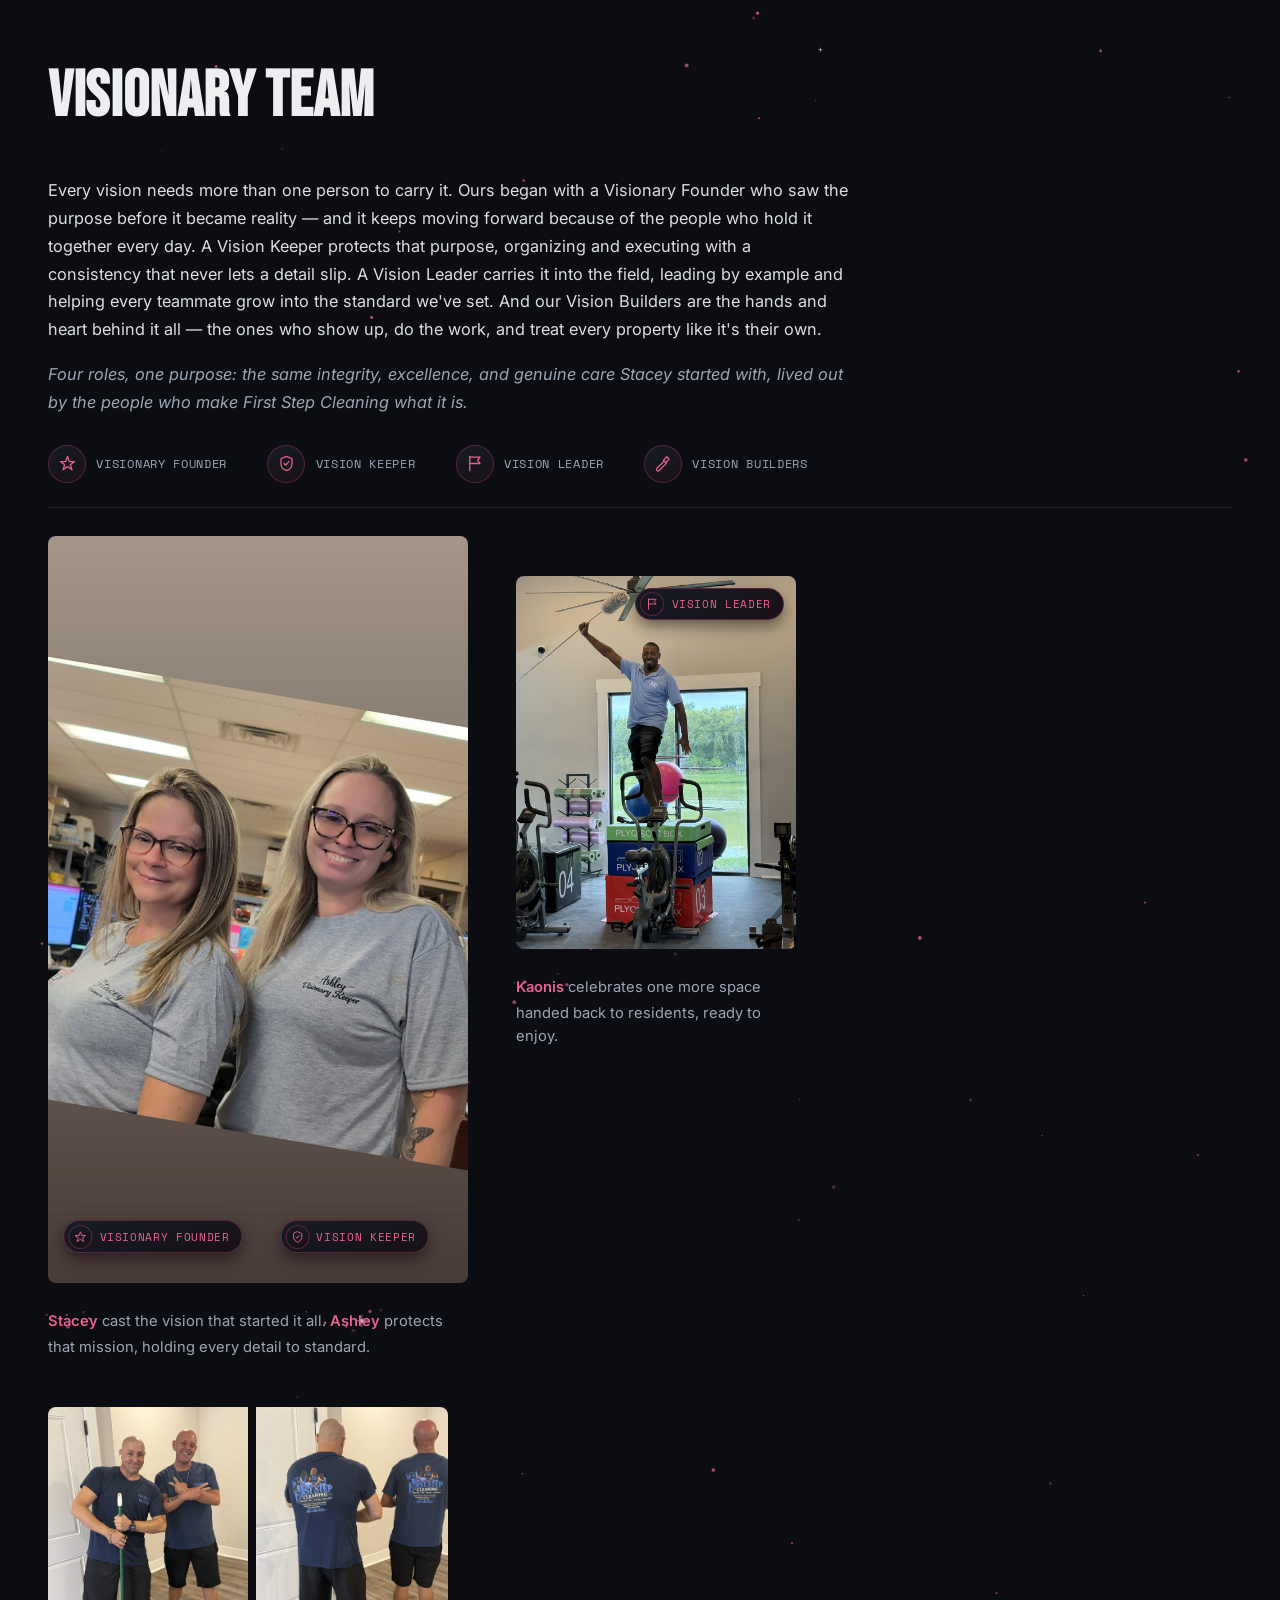
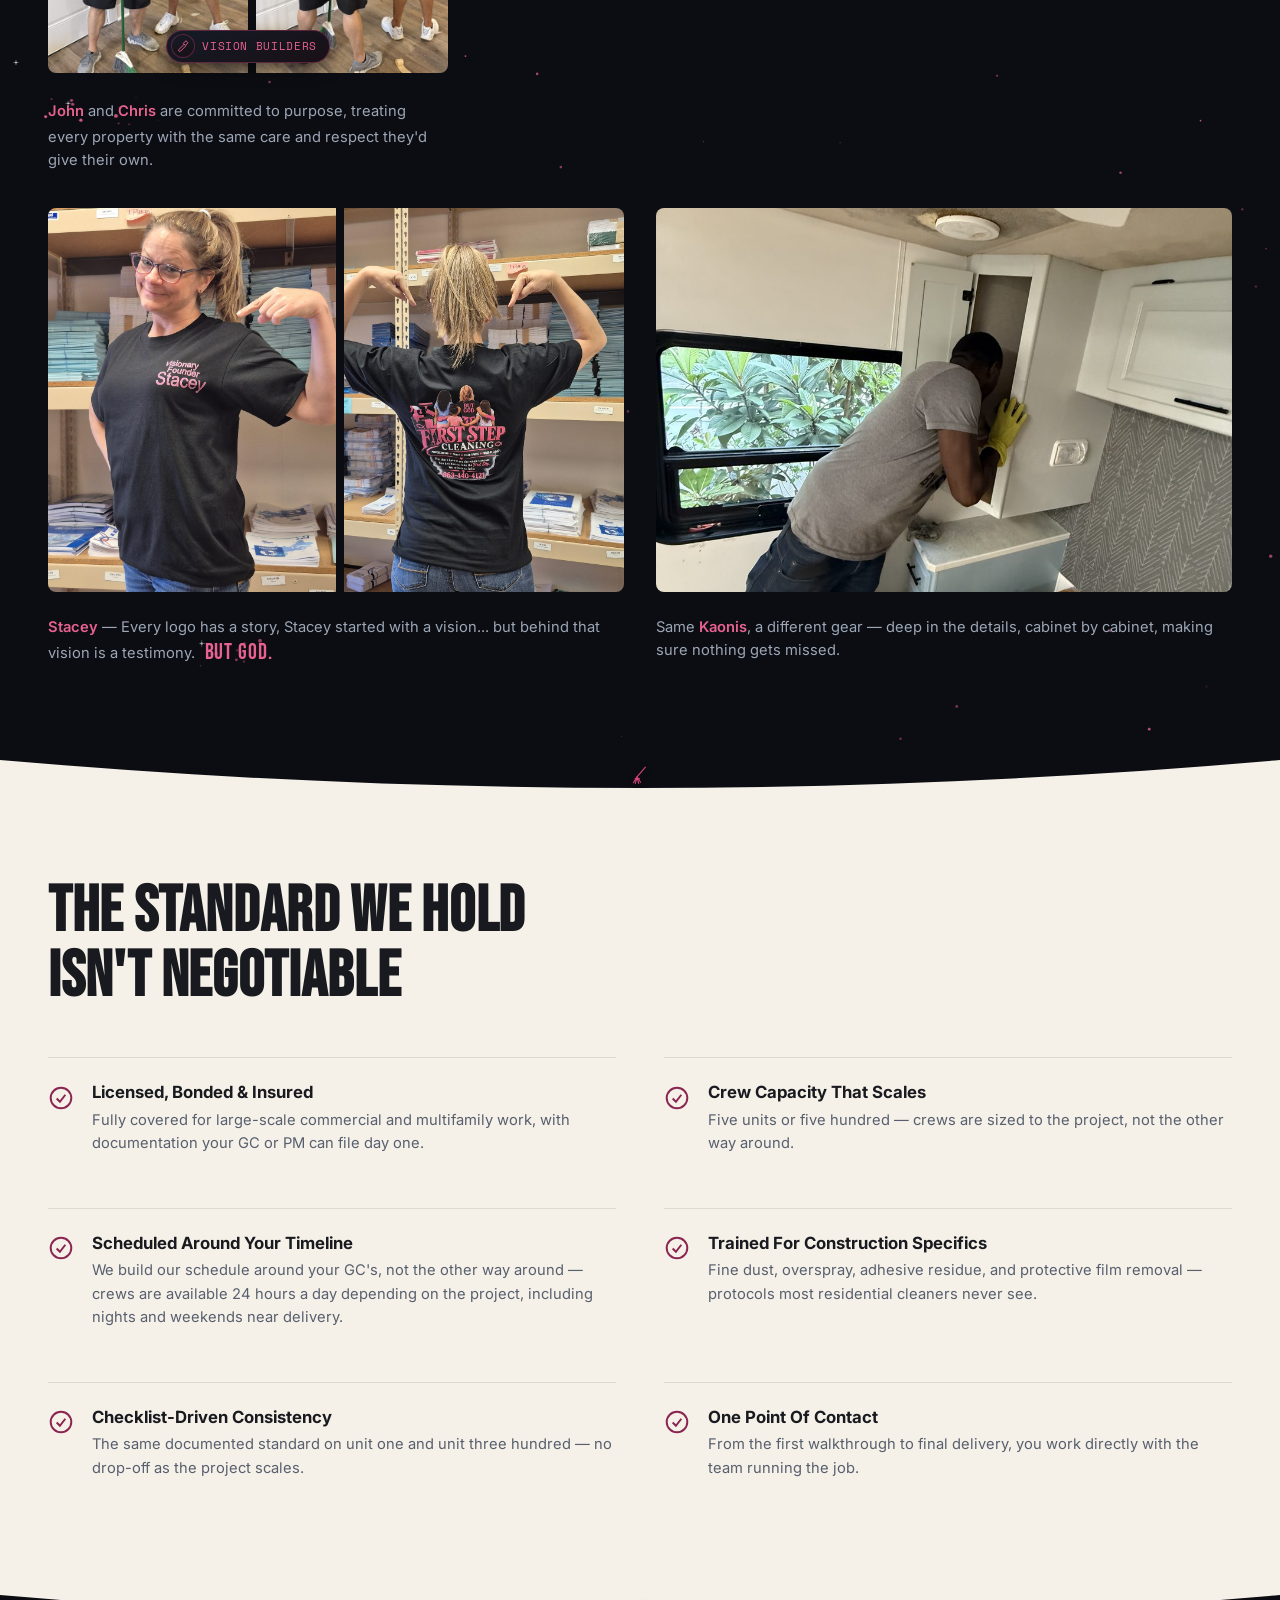
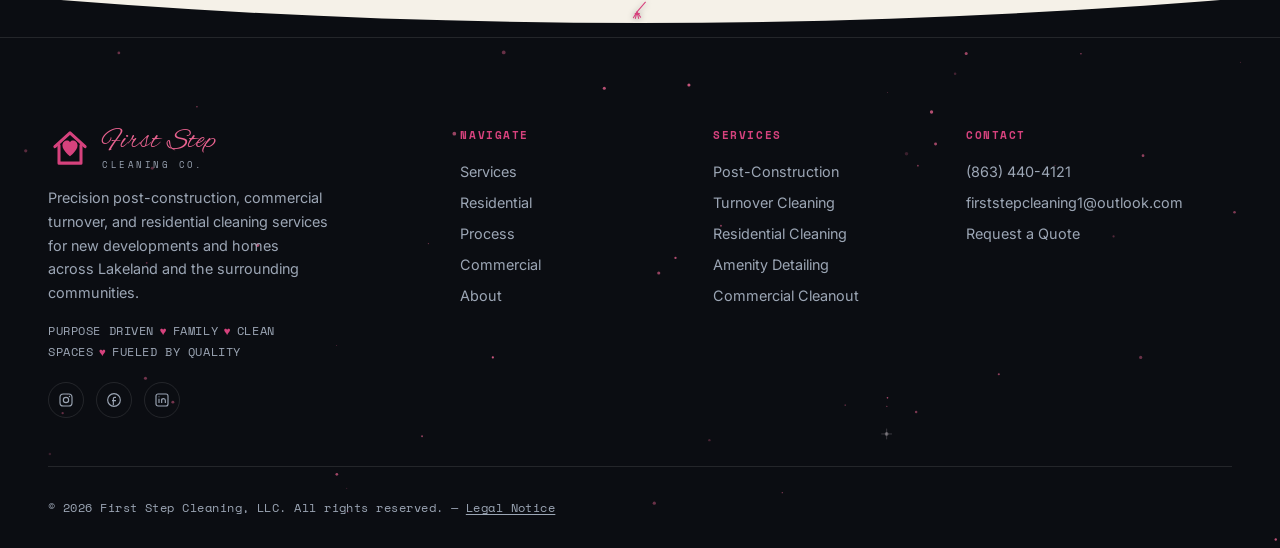
==== commit 0152b6f8: "Replace Stacey's monogram portrait with her real photo - Clean background removal + lighting correct" ====
--- a/about.html
+++ b/about.html
@@ -210,8 +210,16 @@
   <canvas class="particle-field"></canvas>
   <div class="container about-grid">
     <div class="reveal">
-      <div class="portrait-wrap bracket-frame" style="--b:0;">
-        <div class="portrait-inner"><span class="monogram">SW</span></div>
+      <div class="portrait-wrap">
+        <div class="portrait-sparkle-border particle-zone"><canvas class="particle-field" data-particle-min="240" data-star-ratio="0.45"></canvas></div>
+        <div class="portrait-inner">
+          <img src="images/crew/stacey-portrait.png" alt="Stacey White, Visionary Founder of First Step Cleaning" class="portrait-photo">
+          <svg class="portrait-static-sparkle" style="top:7%;left:10%;" viewBox="0 0 16 16" width="15" height="15" fill="none" stroke="var(--gold)" stroke-width="1.3" stroke-linecap="round"><path d="M8 1 V6 M8 10 V15 M1 8 H6 M10 8 H15"/><circle cx="8" cy="8" r="1" fill="var(--gold)" stroke="none"/></svg>
+          <svg class="portrait-static-sparkle" style="top:11%;left:83%;" viewBox="0 0 16 16" width="11" height="11" fill="none" stroke="var(--gold)" stroke-width="1.3" stroke-linecap="round"><path d="M8 1 V6 M8 10 V15 M1 8 H6 M10 8 H15"/><circle cx="8" cy="8" r="1" fill="var(--gold)" stroke="none"/></svg>
+          <svg class="portrait-static-sparkle" style="top:38%;left:80%;" viewBox="0 0 16 16" width="13" height="13" fill="none" stroke="var(--gold)" stroke-width="1.3" stroke-linecap="round"><path d="M8 1 V6 M8 10 V15 M1 8 H6 M10 8 H15"/><circle cx="8" cy="8" r="1" fill="var(--gold)" stroke="none"/></svg>
+          <svg class="portrait-static-sparkle" style="top:56%;left:11%;" viewBox="0 0 16 16" width="11" height="11" fill="none" stroke="var(--gold)" stroke-width="1.3" stroke-linecap="round"><path d="M8 1 V6 M8 10 V15 M1 8 H6 M10 8 H15"/><circle cx="8" cy="8" r="1" fill="var(--gold)" stroke="none"/></svg>
+          <svg class="portrait-static-sparkle" style="top:68%;left:82%;" viewBox="0 0 16 16" width="15" height="15" fill="none" stroke="var(--gold)" stroke-width="1.3" stroke-linecap="round"><path d="M8 1 V6 M8 10 V15 M1 8 H6 M10 8 H15"/><circle cx="8" cy="8" r="1" fill="var(--gold)" stroke="none"/></svg>
+        </div>
       </div>
       <p class="portrait-caption">Stacey White — Visionary Founder</p>
     </div>
--- a/styles.css
+++ b/styles.css
@@ -405,12 +405,17 @@
 
 /* ============================= ABOUT ============================= */
 .about-grid{display:grid;grid-template-columns:0.85fr 1.15fr;gap:clamp(2.5rem,6vw,5rem);align-items:center;}
-.portrait-wrap{position:relative;aspect-ratio:4/5;max-width:400px;}
-.portrait-wrap::before{content:'';width:30px;height:30px;position:absolute;top:-14px;left:-14px;border:2px solid var(--gold);border-right:none;border-bottom:none;z-index:2;}
-.portrait-wrap::after{content:'';width:30px;height:30px;position:absolute;bottom:-14px;right:-14px;border:2px solid var(--gold);border-left:none;border-top:none;z-index:2;}
-.portrait-inner{position:absolute;inset:0;background:radial-gradient(circle at 50% 38%,rgba(232,98,143,0.18),transparent 65%),var(--navy);display:flex;align-items:center;justify-content:center;overflow:hidden;}
+.portrait-wrap{position:relative;aspect-ratio:4/5;max-width:400px;box-shadow:0 0 0 1px rgba(214,66,125,0.5),0 0 26px rgba(232,98,143,0.2);}
+/* Border made of the site's own particle sparkles, masked to a frame-shaped
+   ring so the flowing dots trace the edge instead of filling the whole box.
+   The box-shadow above gives the ring a visible line to flow along. */
+.portrait-sparkle-border{position:absolute;inset:-18px;padding:18px;pointer-events:none;z-index:2;-webkit-mask:linear-gradient(#000 0 0) content-box,linear-gradient(#000 0 0);-webkit-mask-composite:xor;mask-composite:exclude;}
+.portrait-inner{position:absolute;inset:0;background:radial-gradient(circle at 50% 38%,rgba(232,98,143,0.18),transparent 65%),var(--navy);overflow:hidden;}
 .portrait-inner::before{content:'';position:absolute;inset:0;background-image:linear-gradient(rgba(255,255,255,0.035) 1px,transparent 1px),linear-gradient(90deg,rgba(255,255,255,0.035) 1px,transparent 1px);background-size:24px 24px;}
-.monogram{font-family:var(--font-display);font-size:6.5rem;color:var(--gold);position:relative;z-index:1;letter-spacing:0.03em;}
+.portrait-photo{position:relative;z-index:1;width:100%;height:100%;object-fit:cover;object-position:top center;display:block;}
+/* Fixed (non-animated) sparkle marks placed in the background gaps around her
+   — never over the photo itself. */
+.portrait-static-sparkle{position:absolute;z-index:1;opacity:0.8;pointer-events:none;}
 .portrait-caption{font-family:var(--font-mono);font-size:0.68rem;letter-spacing:0.14em;text-transform:uppercase;color:var(--mist);margin-top:1.25rem;text-align:center;}
 .about-copy p{color:var(--mist);font-size:1.02rem;line-height:1.75;margin-bottom:1.4rem;}
 .pull-quote{border-left:2px solid var(--gold);padding-left:1.5rem;margin-block:2rem;font-family:var(--font-display);font-size:clamp(1.4rem,2.4vw,1.9rem);line-height:1.25;color:#EDEEF0;text-transform:none;letter-spacing:0.01em;}
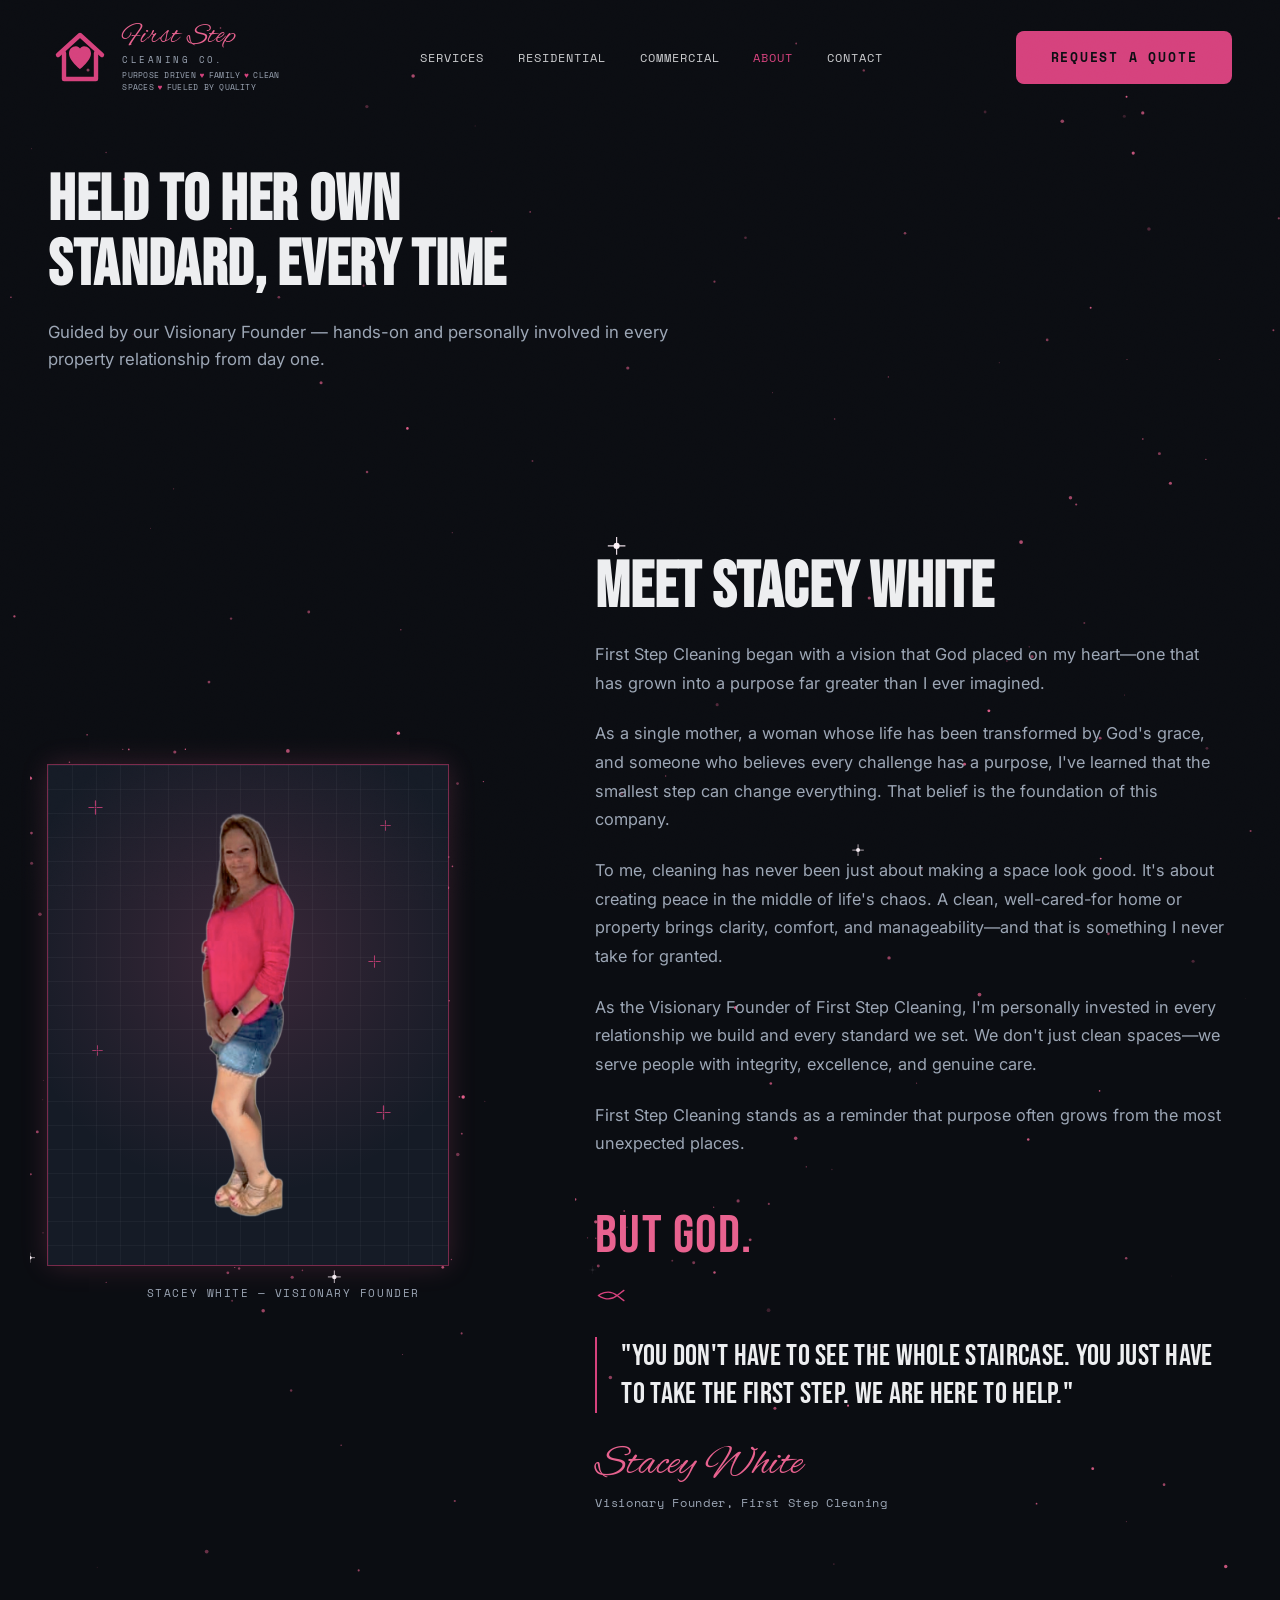
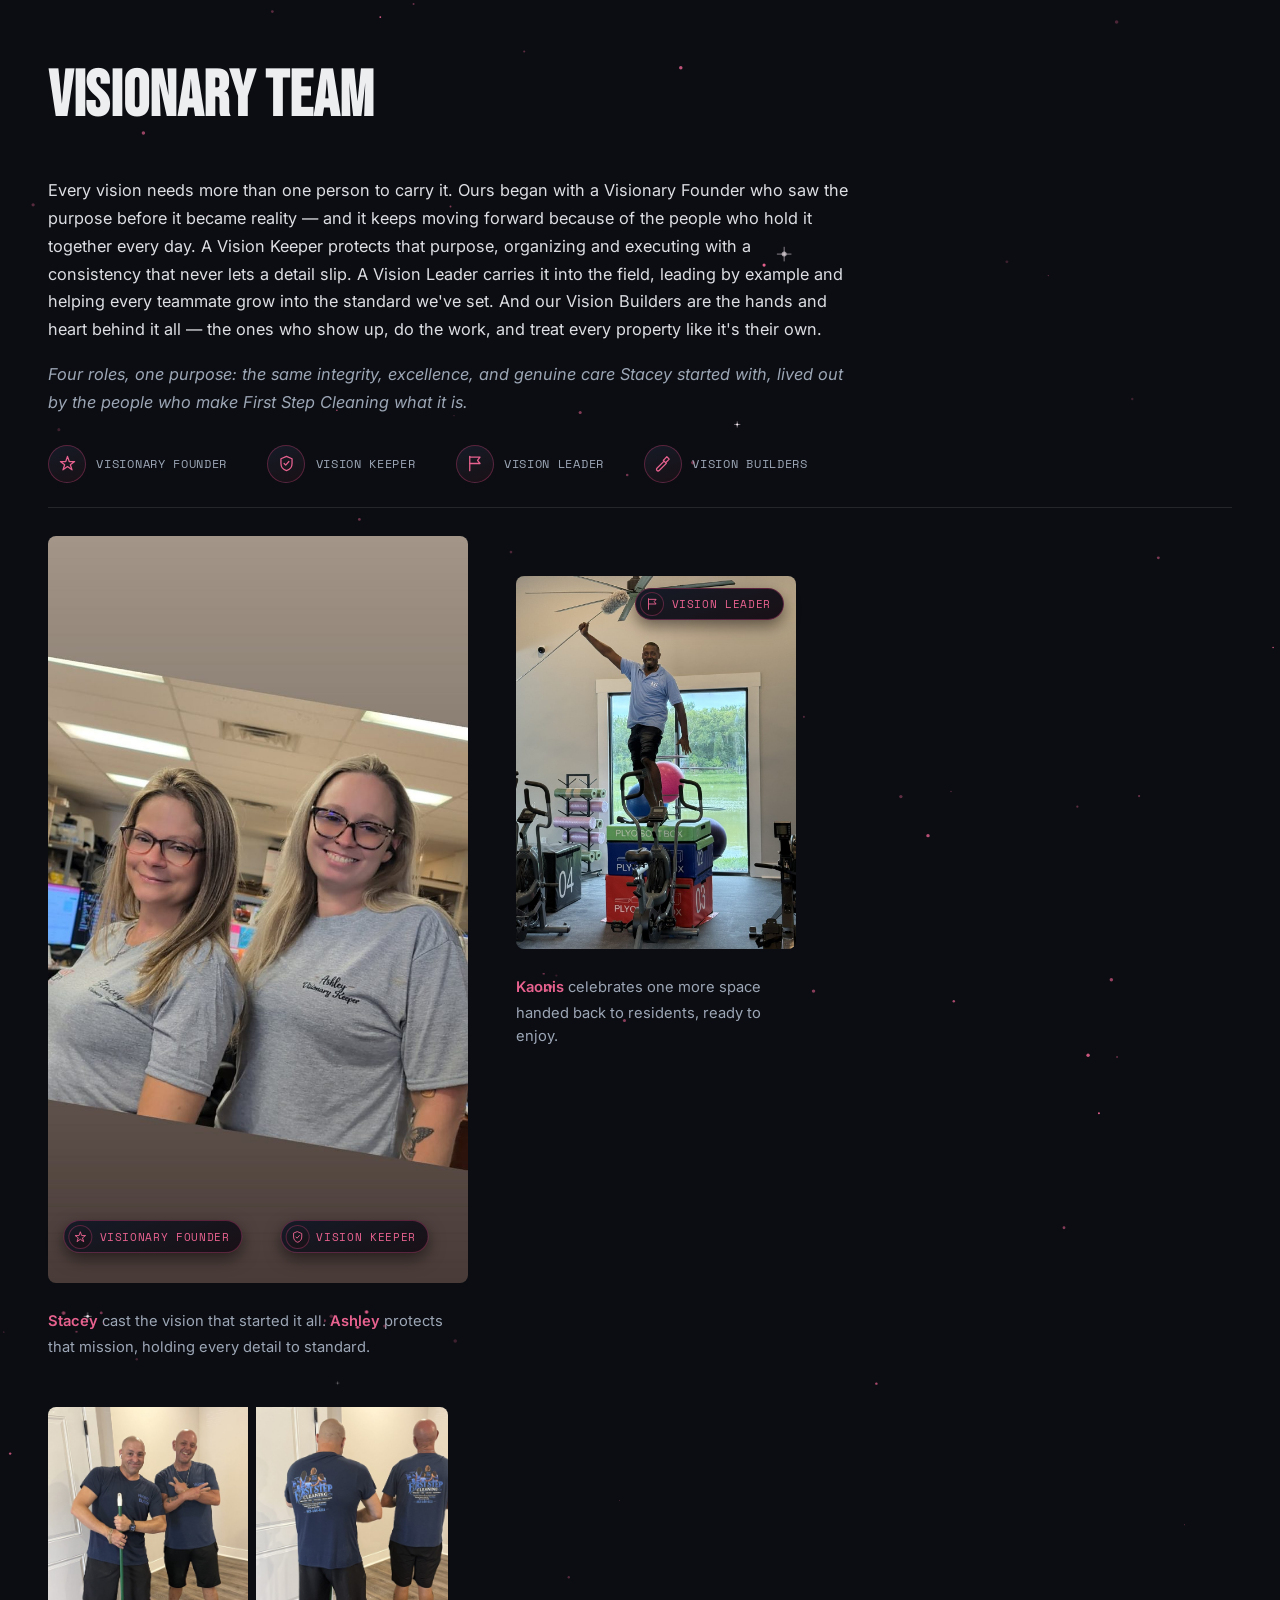
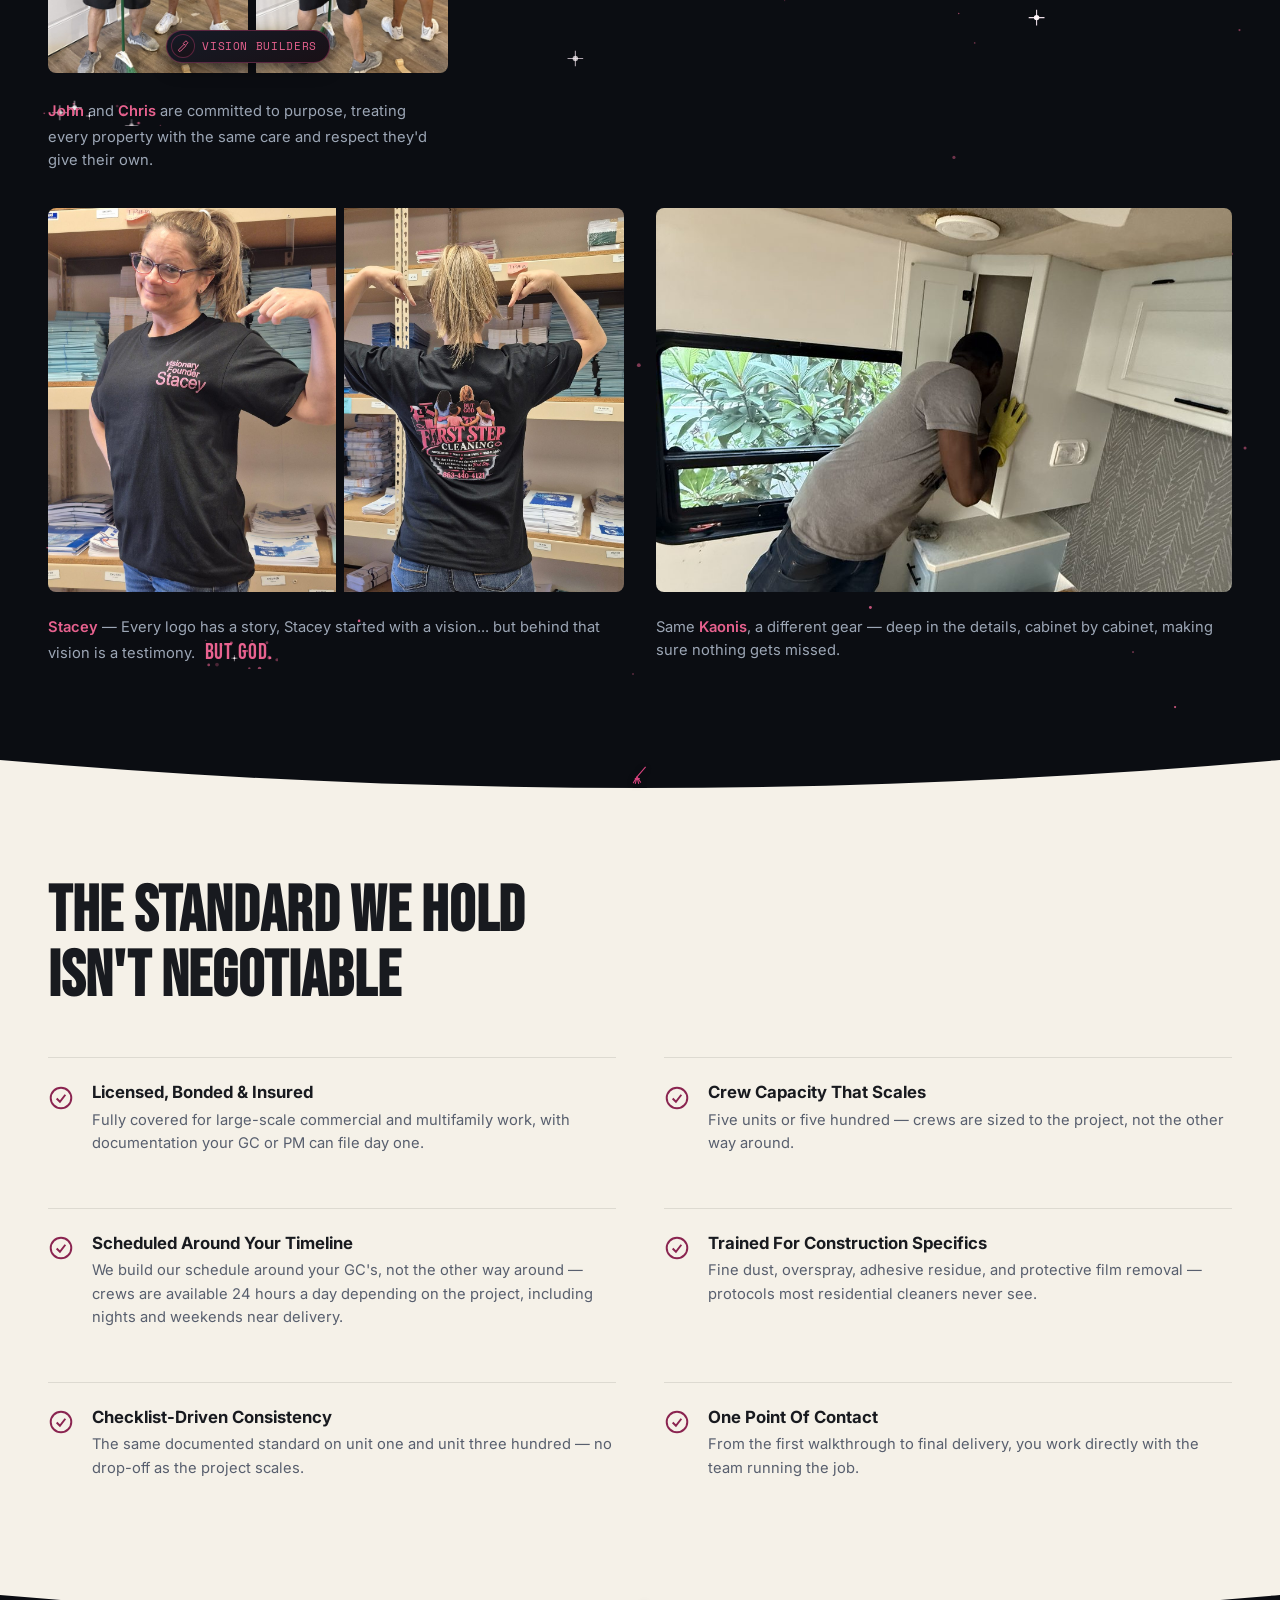
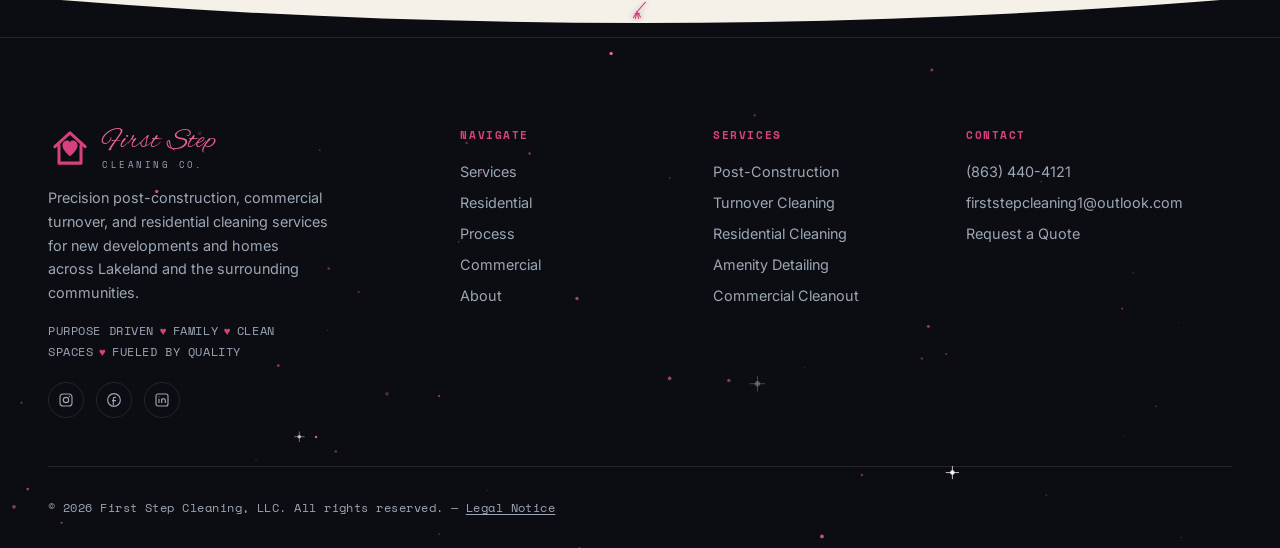
==== commit d2fdbba9: "Tighten section spacing site-wide Extends the About page's tighter section padding/heading spacing t" ====
--- a/about.html
+++ b/about.html
@@ -156,7 +156,7 @@
 }
 </script>
 </head>
-<body class="page-about">
+<body>
 
 <a href="#main-content" class="skip-link">Skip to main content</a>
 <div class="grain" aria-hidden="true"></div>
--- a/styles.css
+++ b/styles.css
@@ -58,17 +58,10 @@
   line-height:1.65;
 }
 .light-section .section-lede{color:var(--slate);}
-.section-head{margin-bottom:clamp(2.5rem,6vw,4.5rem);}
-section{position:relative;padding-block:clamp(4.5rem,10vw,8rem);scroll-margin-top:100px;}
+.section-head{margin-bottom:clamp(1.5rem,4vw,3rem);}
+section{position:relative;padding-block:clamp(3rem,6vw,5rem);scroll-margin-top:100px;}
 .dark-section{background:var(--ink);color:#EDEEF0;}
 .light-section{background:var(--cream);color:#181A1F;}
-
-/* About page runs tighter than the rest of the site — more sections stacked
-   in sequence, so less breathing room between them keeps it from feeling long.
-   The hero (.page-header) is excluded: its top padding has to clear the fixed
-   site header, which the tightened value doesn't leave room for. */
-body.page-about section:not(.page-header){padding-block:clamp(3rem,6vw,5rem);}
-body.page-about .section-head{margin-bottom:clamp(1.5rem,4vw,3rem);}
 
 /* reveal animation */
 .reveal{opacity:0;transform:translateY(28px);transition:opacity 0.8s cubic-bezier(.16,.8,.3,1),transform 0.8s cubic-bezier(.16,.8,.3,1);}
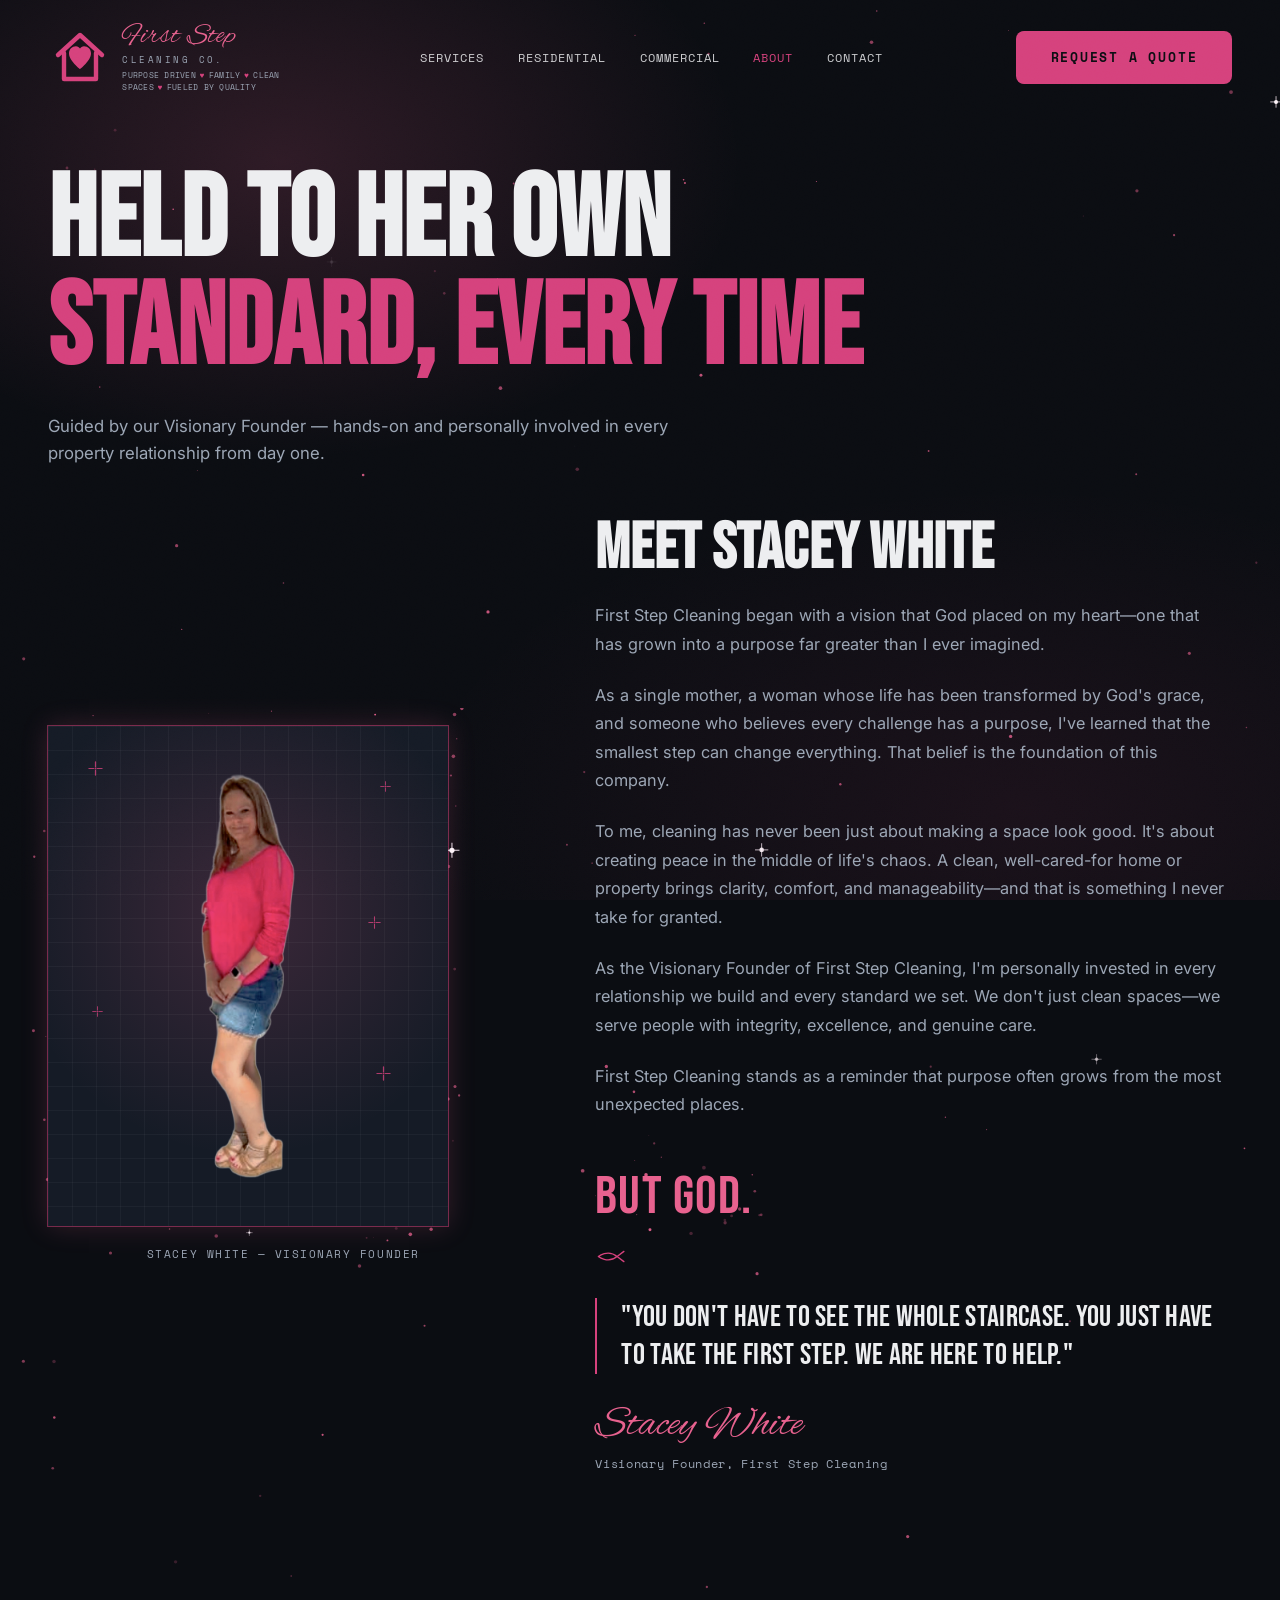
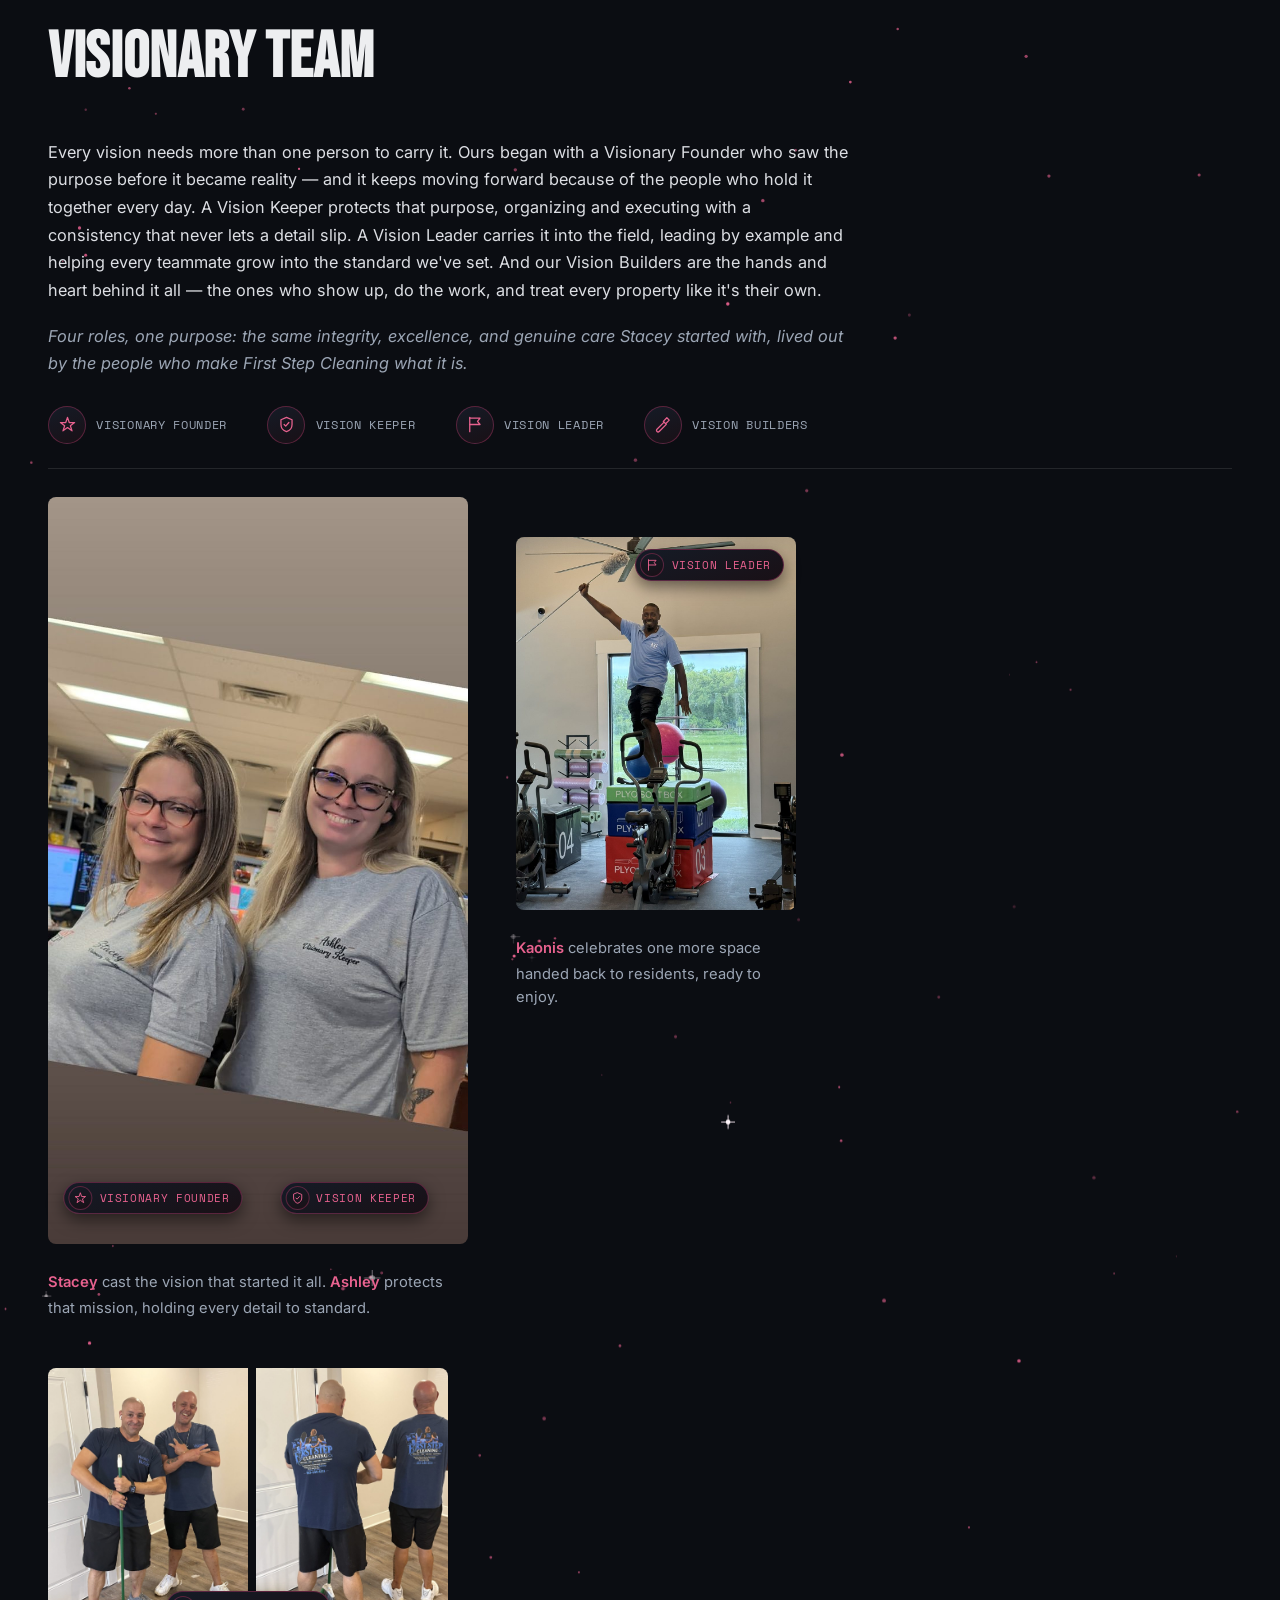
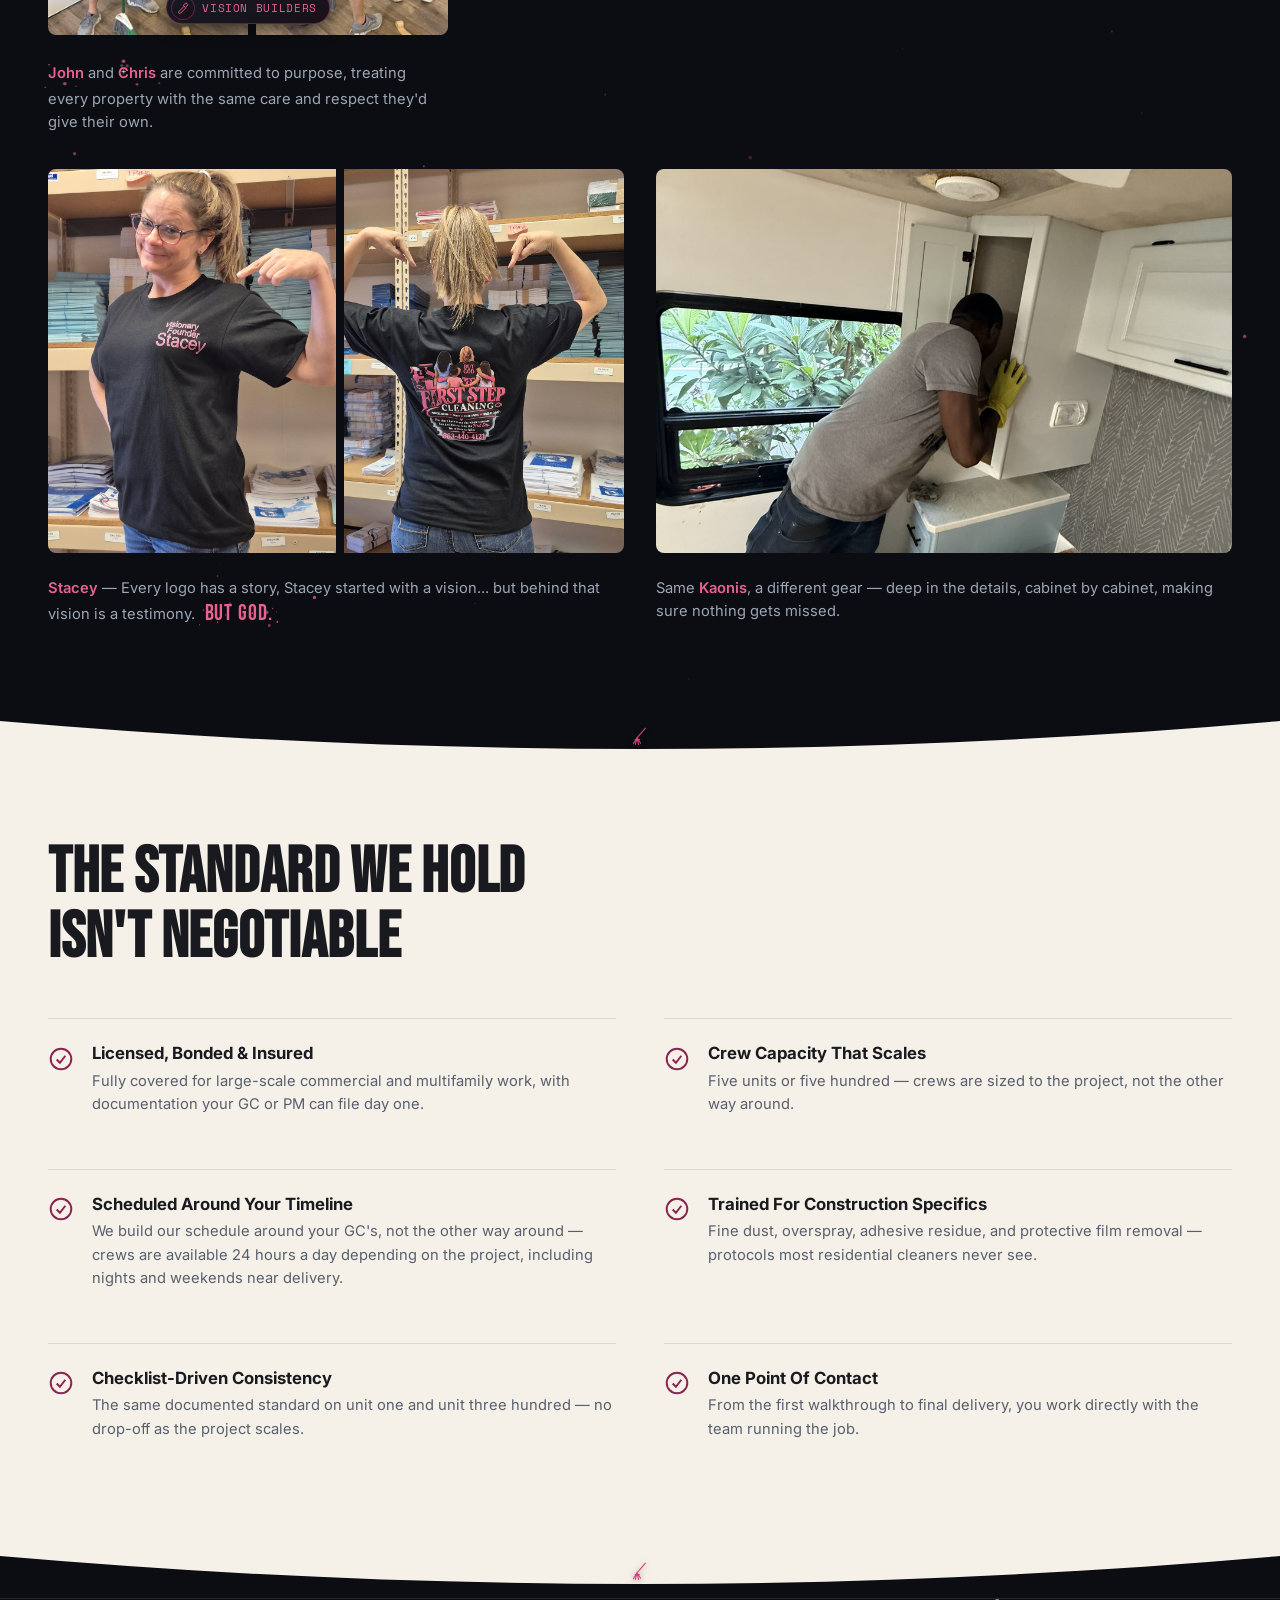
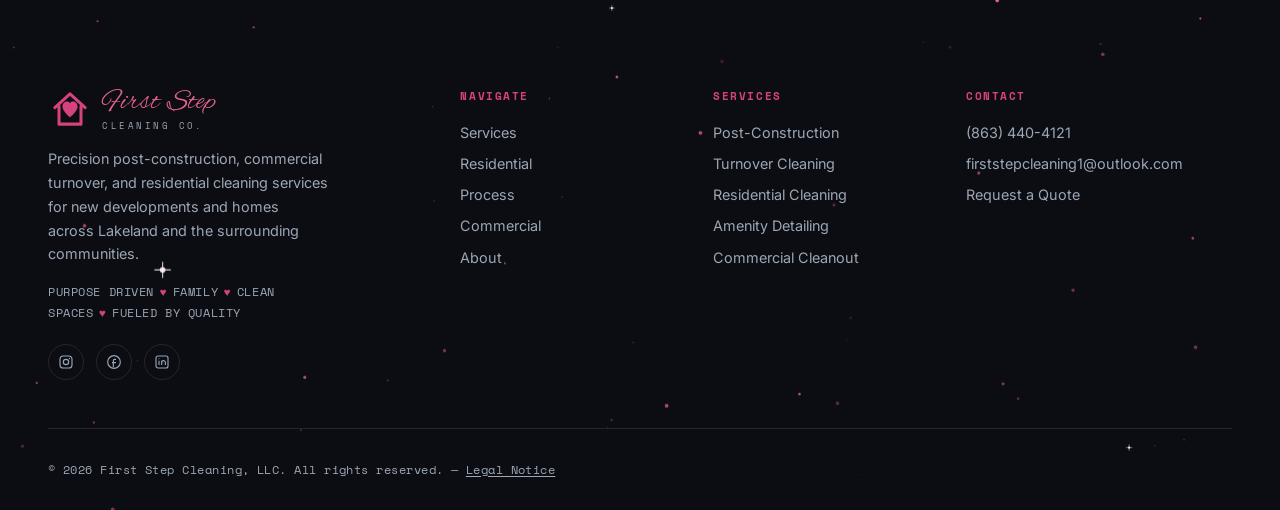
==== commit e15190b4: "Give every page the homepage's continuous hero look - Extend the oversized two-tone hero headline tr" ====
--- a/about.html
+++ b/about.html
@@ -194,20 +194,15 @@
 
 <main id="main-content">
 
-<!-- ============================= PAGE HEADER ============================= -->
-<section class="page-header dark-section particle-zone">
+<!-- ============================= ABOUT HERO ============================= -->
+<section class="about-hero dark-section particle-zone section-glow" id="about">
   <canvas class="particle-field"></canvas>
   <div class="container">
     <div class="section-head reveal">
-      <h1 class="section-title">Held To Her Own<br>Standard, Every Time</h1>
+      <h1 class="hero-title"><span class="line-1">Held To Her Own</span><span class="line-2">Standard, Every Time</span></h1>
       <p class="section-lede">Guided by our Visionary Founder — hands-on and personally involved in every property relationship from day one.</p>
     </div>
   </div>
-</section>
-
-<!-- ============================= ABOUT ============================= -->
-<section class="dark-section particle-zone" id="about">
-  <canvas class="particle-field"></canvas>
   <div class="container about-grid">
     <div class="reveal">
       <div class="portrait-wrap">
@@ -239,7 +234,7 @@
 </section>
 
 <!-- ============================= OUR TRUE VISIONARIES ============================= -->
-<section class="dark-section visionaries-section particle-zone" id="visionaryTeam">
+<section class="dark-section visionaries-section particle-zone section-glow" id="visionaryTeam">
   <canvas class="particle-field"></canvas>
   <div class="container">
     <div class="section-head reveal">
--- a/styles.css
+++ b/styles.css
@@ -194,6 +194,15 @@
 
 /* ============================= PAGE HEADER (subpages) ============================= */
 .page-header{padding-top:clamp(7.5rem,15vw,10.5rem);padding-bottom:clamp(2.5rem,5vw,3.5rem);}
+/* Same oversized two-tone treatment as the homepage hero's h1, reused on
+   every other page's header so they all read as one family of hero. */
+.hero-title{
+  font-family:var(--font-display);text-transform:uppercase;
+  font-size:clamp(3rem,9vw,7.2rem);line-height:0.94;letter-spacing:0.005em;
+  margin-bottom:1.75rem;
+}
+.hero-title .line-1{display:block;color:#EDEEF0;}
+.hero-title .line-2{display:block;color:var(--gold);}
 
 /* ============================= HERO ============================= */
 .hero{
@@ -221,6 +230,7 @@
 .hero-ctas{display:flex;flex-wrap:wrap;gap:1.1rem;margin-bottom:1rem;}
 .cta-note{font-family:var(--font-mono);font-size:0.76rem;color:var(--mist);letter-spacing:0.03em;margin-bottom:1.75rem;}
 .trust-line{font-family:var(--font-mono);font-size:0.72rem;letter-spacing:0.08em;color:var(--mist);display:flex;flex-wrap:wrap;gap:0.5rem 0.9rem;text-transform:uppercase;}
+.section-lede + .trust-line{margin-top:1.25rem;}
 .trust-line .dot{color:var(--gold);}
 .scroll-cue{position:absolute;bottom:clamp(28px,4vh,44px);left:50%;transform:translateX(-50%);z-index:3;display:flex;flex-direction:column;align-items:center;gap:0.6rem;}
 .scroll-cue span{font-family:var(--font-mono);font-size:0.65rem;letter-spacing:0.28em;color:var(--mist);text-transform:uppercase;}
@@ -269,17 +279,6 @@
 /* ============================= VISIONARIES SCRAPBOOK BG DOODLES ============================= */
 .visionaries-section{position:relative;overflow:hidden;}
 .visionaries-section .container{position:relative;z-index:1;}
-.visionaries-section::before{
-  content:'';
-  position:absolute;inset:0;
-  background:
-    radial-gradient(ellipse 50% 40% at 10% 15%, rgba(214,66,125,0.06) 0%, transparent 70%),
-    radial-gradient(ellipse 40% 35% at 90% 80%, rgba(214,66,125,0.05) 0%, transparent 70%);
-  pointer-events:none;z-index:0;
-}
-/* Visionary Team (About) and See The Difference (Residential) trade the scrapbook
-   gradient/doodles for a full-height particle sparkle field instead. */
-#visionaryTeam::before,#seeDifference::before{content:none;}
 .v-doodle-layer{
   position:absolute;inset:0;pointer-events:none;z-index:0;
   overflow:hidden;
@@ -396,7 +395,23 @@
 .why-item h3{font-size:1.05rem;font-weight:700;margin-bottom:0.4rem;}
 .why-item p{color:var(--slate);font-size:0.92rem;line-height:1.6;}
 
+/* Shared atmospheric glow — same rose radial-gradient wash used behind the
+   homepage hero, reused on every other dark content section. background-attachment:fixed
+   pins the gradient to the viewport rather than each section's own box, so it reads as
+   one continuous backdrop showing through as you scroll instead of a pattern that
+   visibly resets at every section boundary. */
+.section-glow::before{
+  content:'';position:absolute;inset:0;z-index:0;pointer-events:none;
+  background:radial-gradient(ellipse 60% 55% at 22% 18%,rgba(232,98,143,0.16),transparent 60%),
+             radial-gradient(ellipse 80% 60% at 80% 90%,rgba(214,66,125,0.08),transparent 60%);
+  background-attachment:fixed;
+}
+
 /* ============================= ABOUT ============================= */
+/* Combined hero + bio block — same top clearance as the homepage hero, so
+   the page opens with one unified block instead of a small header followed
+   by a separate section. */
+.about-hero{padding-top:clamp(7.5rem,15vw,10.5rem);}
 .about-grid{display:grid;grid-template-columns:0.85fr 1.15fr;gap:clamp(2.5rem,6vw,5rem);align-items:center;}
 .portrait-wrap{position:relative;aspect-ratio:4/5;max-width:400px;box-shadow:0 0 0 1px rgba(214,66,125,0.5),0 0 26px rgba(232,98,143,0.2);}
 /* Border made of the site's own particle sparkles, masked to a frame-shaped
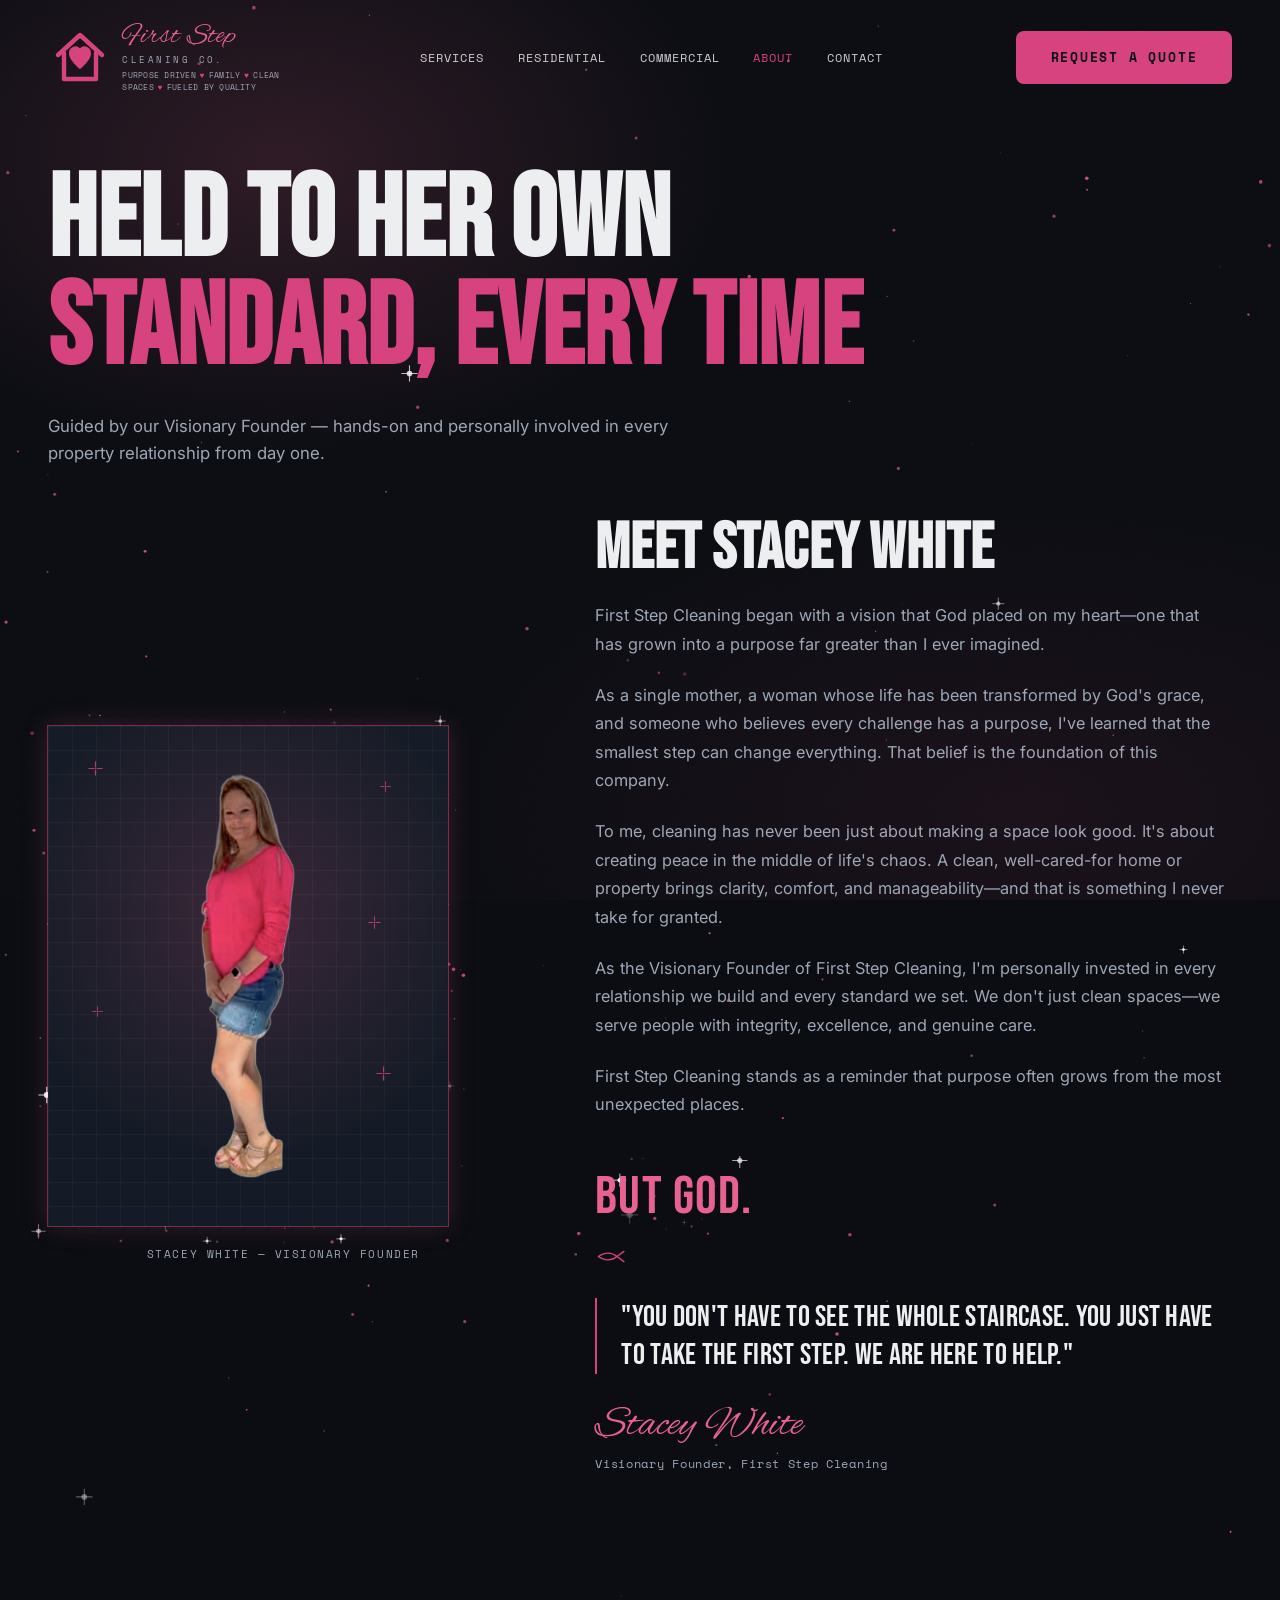
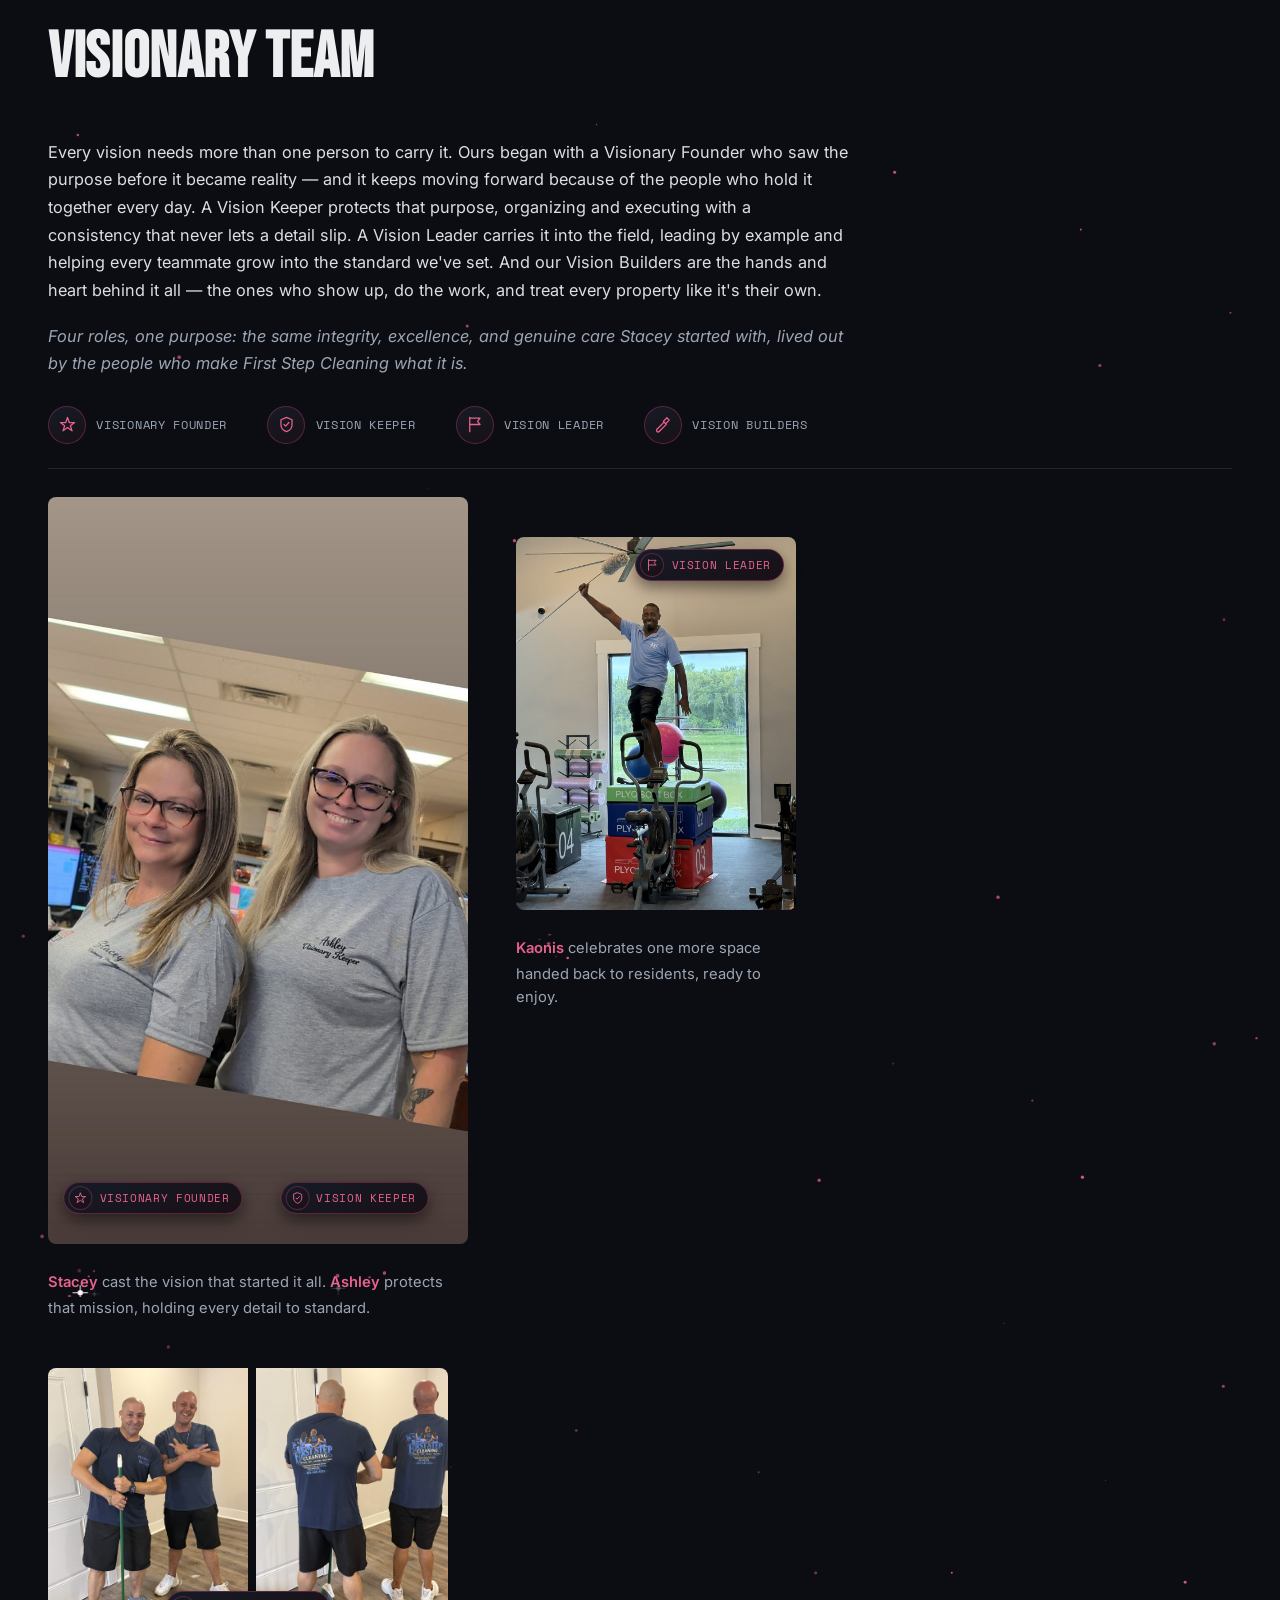
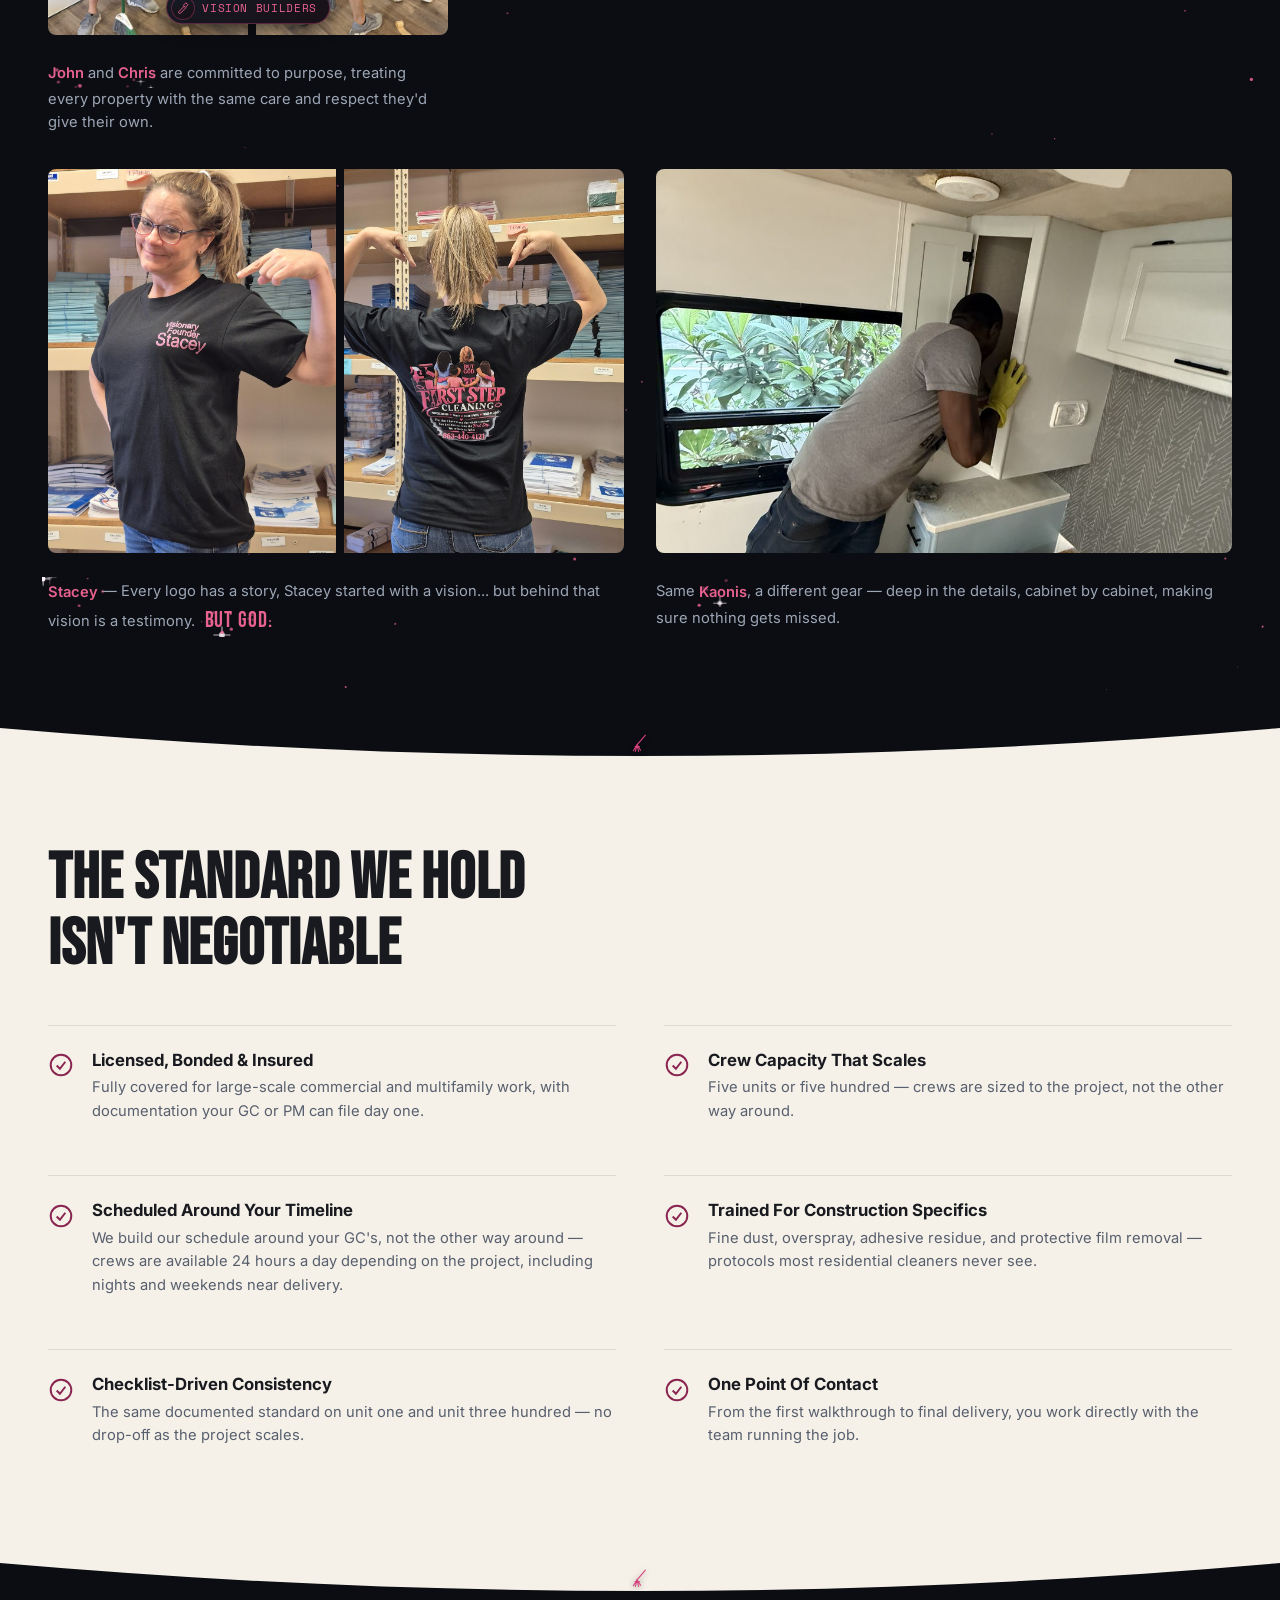
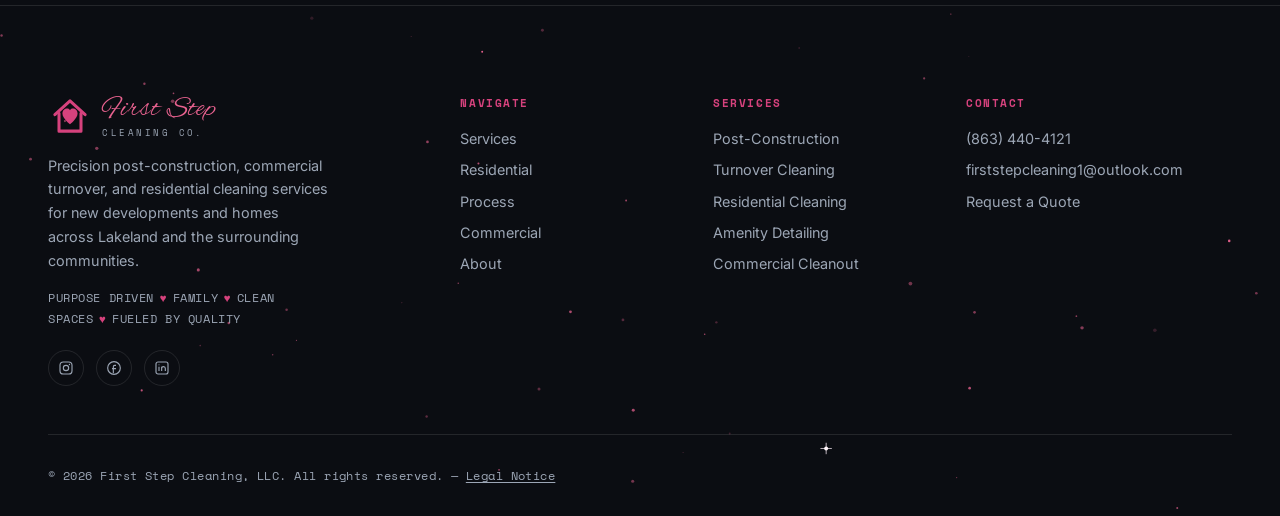
==== commit 6d76a2b2: "Add sparkle-name effect to Stacey and Kaonis in bottom captions Match the gold sparkle treatment alr" ====
--- a/about.html
+++ b/about.html
@@ -312,11 +312,11 @@
           <img src="images/crew/stacey-front.jpg" alt="Stacey pointing to the First Step Cleaning design on her shirt">
           <img src="images/crew/back-reveal-1.jpg" alt="Stacey from behind, showing the full back design of her shirt">
         </div>
-        <p class="v-caption"><strong>Stacey</strong> — Every logo has a story, Stacey started with a vision... but behind that vision is a testimony. <span class="but-god-zone particle-zone inline-bling"><canvas class="particle-field" data-particle-min="14" data-star-ratio="0.32"></canvas><span class="but-god">BUT GOD.</span></span></p>
+        <p class="v-caption"><span class="name-sparkle-zone particle-zone inline-bling"><canvas class="particle-field" data-particle-min="6" data-star-ratio="0.3"></canvas><strong>Stacey</strong></span> — Every logo has a story, Stacey started with a vision... but behind that vision is a testimony. <span class="but-god-zone particle-zone inline-bling"><canvas class="particle-field" data-particle-min="14" data-star-ratio="0.32"></canvas><span class="but-god">BUT GOD.</span></span></p>
       </div>
       <div class="v-item">
         <div class="v-photo"><img src="images/crew/rv-detail.jpg" alt="Kaonis detailing a cabinet inside an RV" style="aspect-ratio:3/2;object-fit:cover;"></div>
-        <p class="v-caption">Same <strong>Kaonis</strong>, a different gear — deep in the details, cabinet by cabinet, making sure nothing gets missed.</p>
+        <p class="v-caption">Same <span class="name-sparkle-zone particle-zone inline-bling"><canvas class="particle-field" data-particle-min="6" data-star-ratio="0.3"></canvas><strong>Kaonis</strong></span>, a different gear — deep in the details, cabinet by cabinet, making sure nothing gets missed.</p>
       </div>
     </div>
   </div>
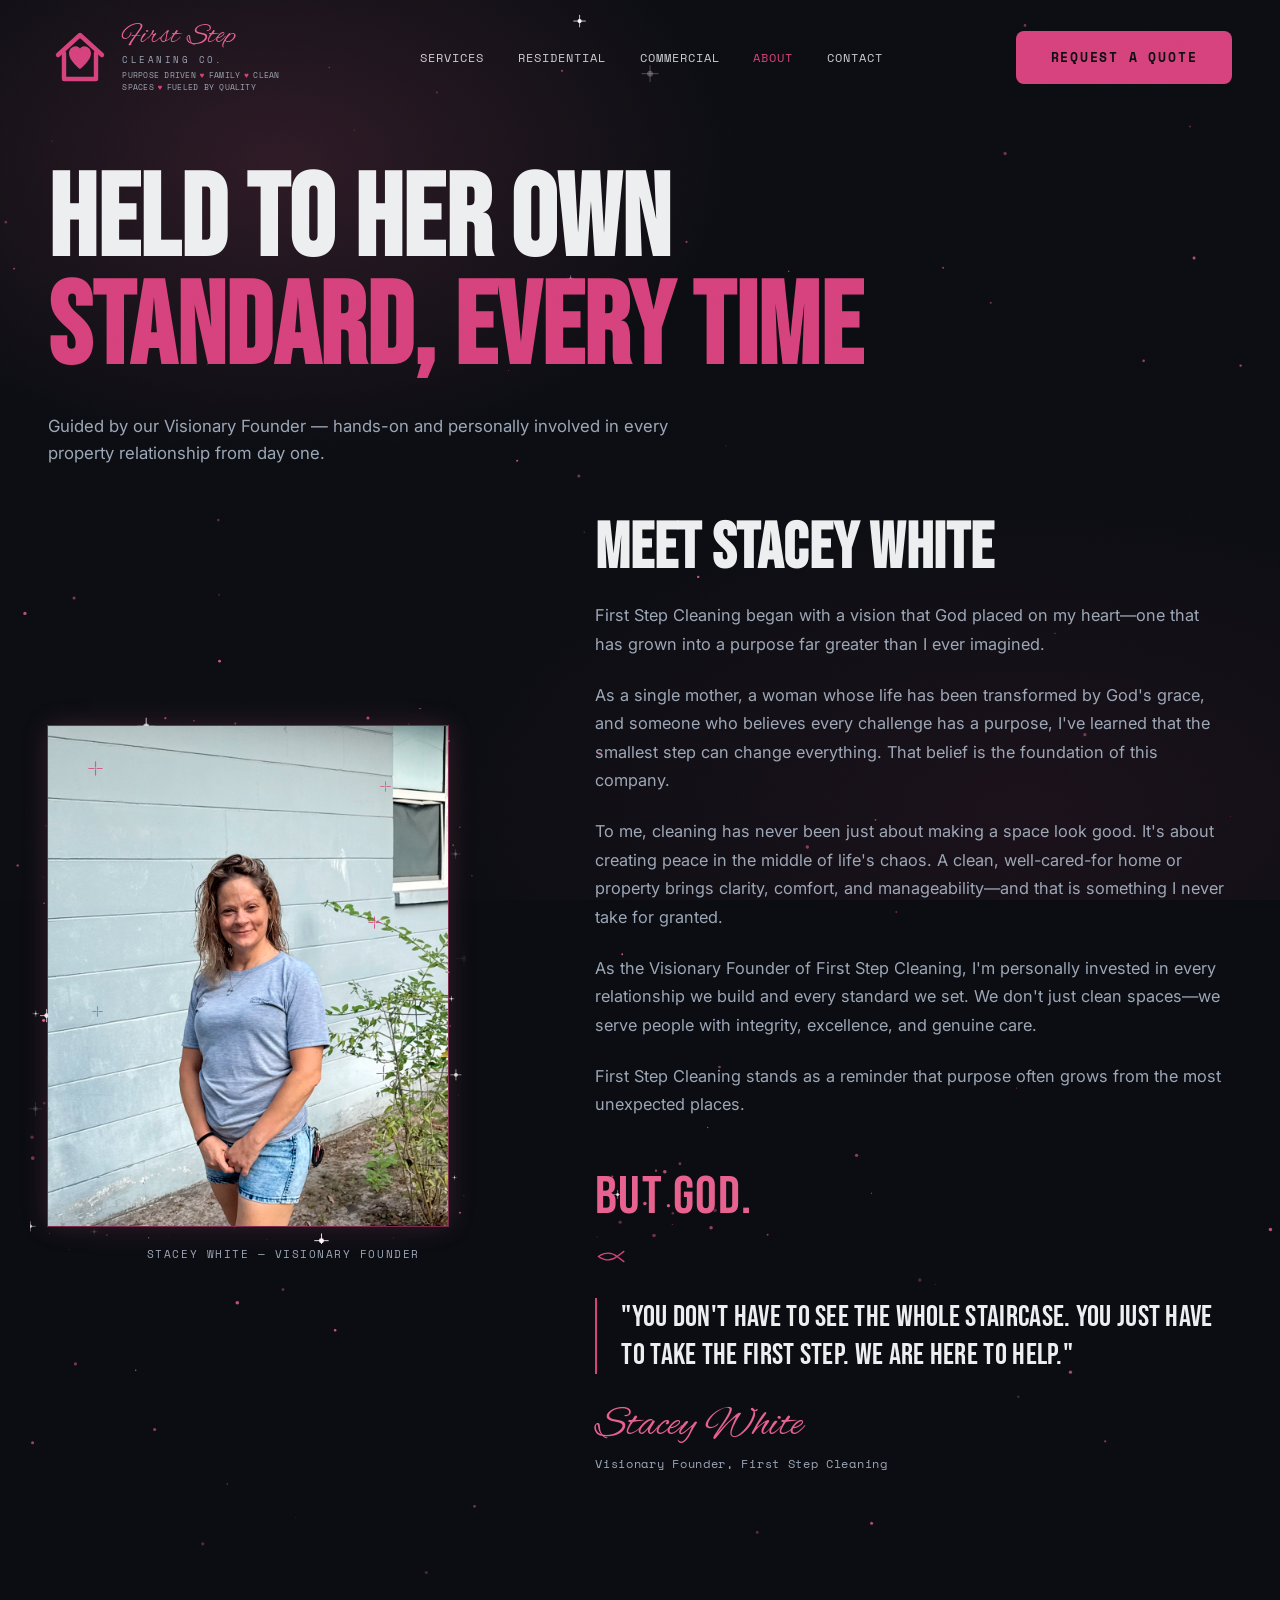
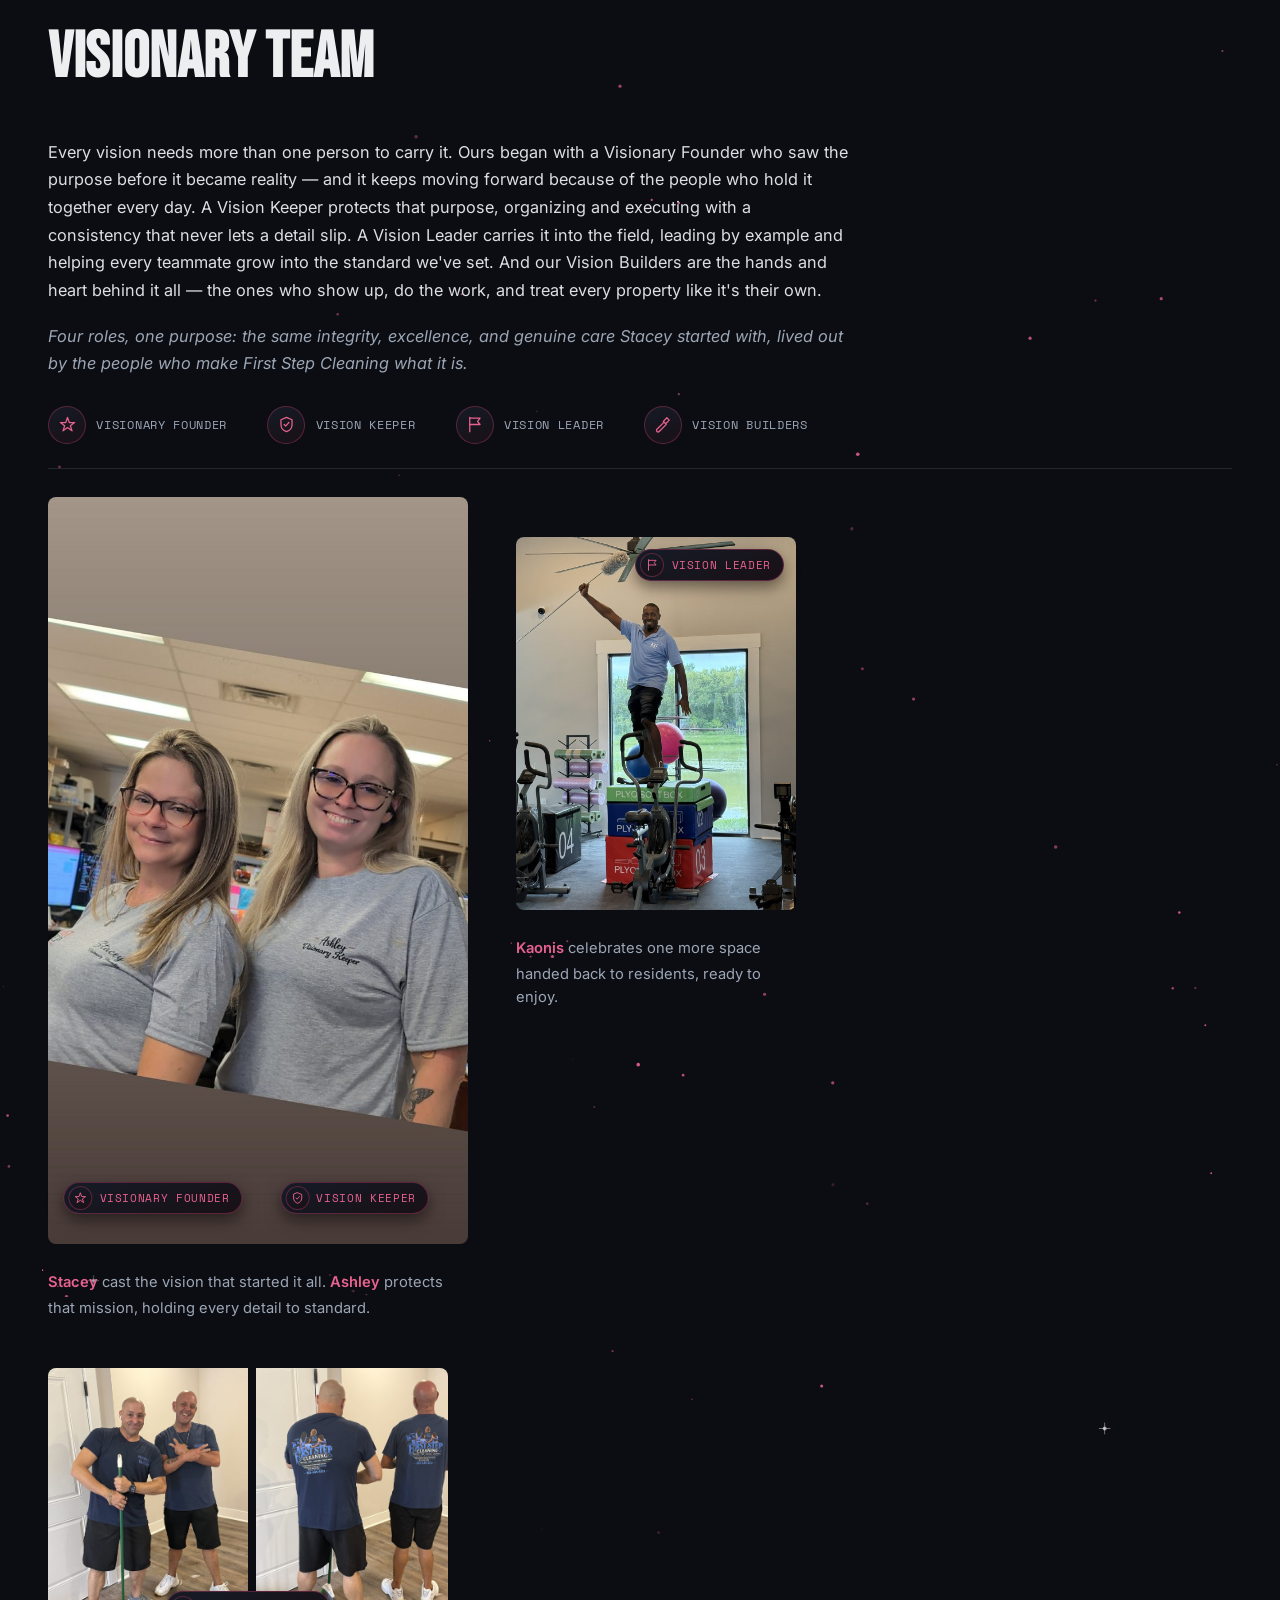
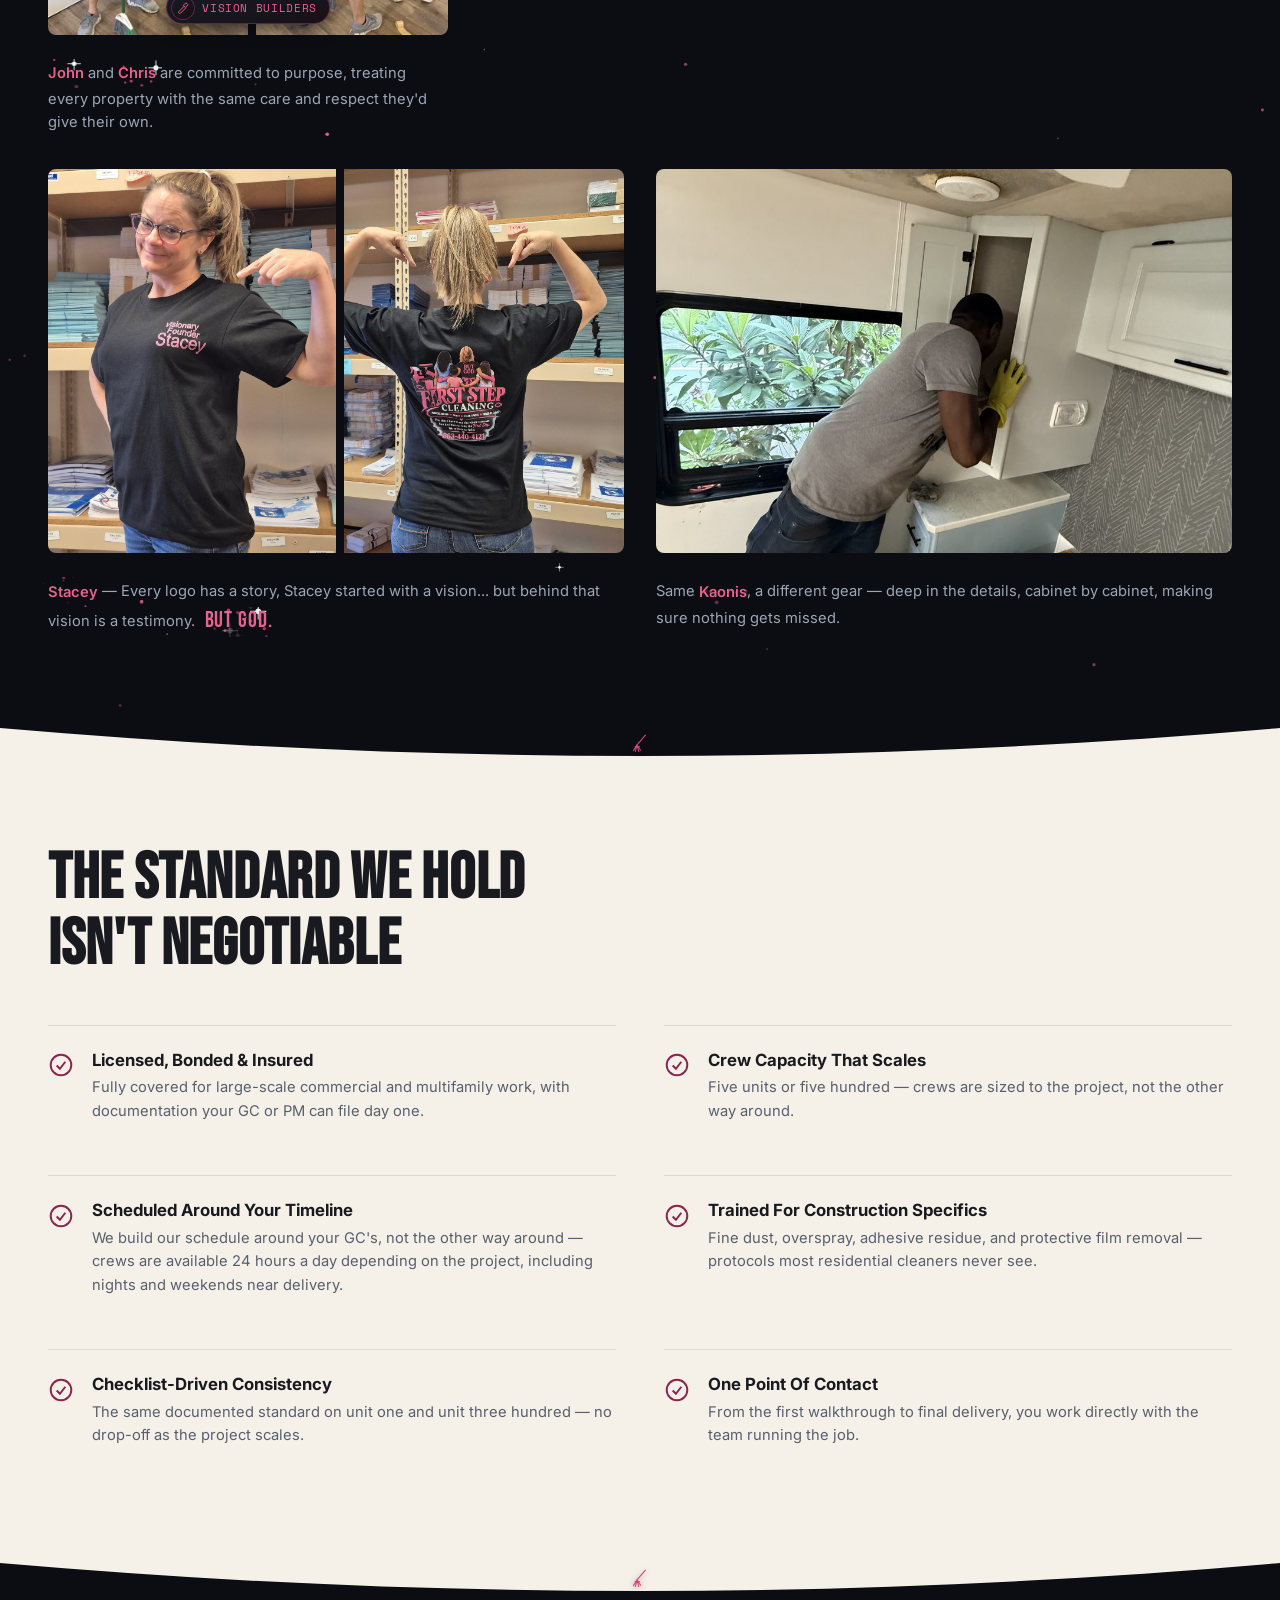
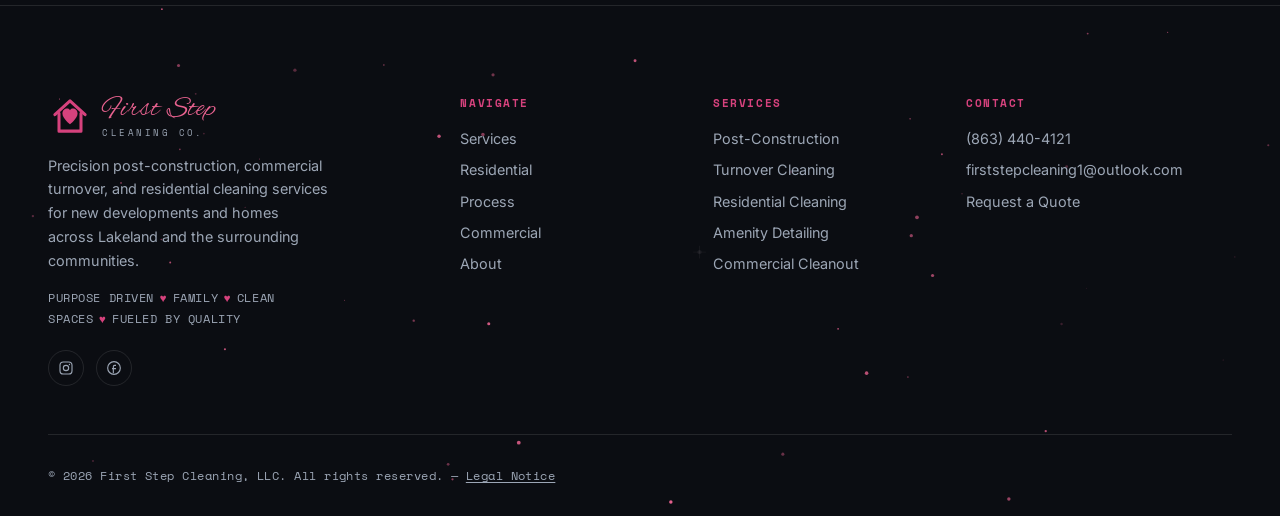
==== commit 84ceb393: "Link footer Instagram/Facebook icons, remove LinkedIn badge We don't have a LinkedIn presence, and t" ====
--- a/about.html
+++ b/about.html
@@ -356,9 +356,8 @@
         <p>Precision post-construction, commercial turnover, and residential cleaning services for new developments and homes across Lakeland and the surrounding communities.</p>
         <p class="footer-tagline">Purpose Driven<span class="dot">♥</span>Family<span class="dot">♥</span>Clean Spaces<span class="dot">♥</span>Fueled by Quality</p>
         <div class="social-row">
-          <a href="#" aria-label="Instagram"><svg viewBox="0 0 24 24" fill="none" stroke="currentColor" stroke-width="1.7"><rect x="3" y="3" width="18" height="18" rx="5"/><circle cx="12" cy="12" r="4"/><circle cx="17.2" cy="6.8" r="1" fill="currentColor" stroke="none"/></svg></a>
-          <a href="#" aria-label="Facebook"><svg viewBox="0 0 24 24" fill="none" stroke="currentColor" stroke-width="1.7"><path d="M15 8h-2a2 2 0 0 0-2 2v10M9 13h6"/><circle cx="12" cy="12" r="9.5"/></svg></a>
-          <a href="#" aria-label="LinkedIn"><svg viewBox="0 0 24 24" fill="none" stroke="currentColor" stroke-width="1.7"><rect x="3" y="3" width="18" height="18" rx="3"/><line x1="7.5" y1="10" x2="7.5" y2="16.5"/><circle cx="7.5" cy="7" r="0.8" fill="currentColor" stroke="none"/><path d="M11.5 16.5V10M11.5 12.8c0-1.5 1.2-2.8 2.8-2.8s2.7 1 2.7 2.9v3.6"/></svg></a>
+          <a href="https://www.instagram.com/firststepcleaning1/" target="_blank" rel="noopener noreferrer" aria-label="Instagram"><svg viewBox="0 0 24 24" fill="none" stroke="currentColor" stroke-width="1.7"><rect x="3" y="3" width="18" height="18" rx="5"/><circle cx="12" cy="12" r="4"/><circle cx="17.2" cy="6.8" r="1" fill="currentColor" stroke="none"/></svg></a>
+          <a href="https://www.facebook.com/profile.php?id=61592242377819" target="_blank" rel="noopener noreferrer" aria-label="Facebook"><svg viewBox="0 0 24 24" fill="none" stroke="currentColor" stroke-width="1.7"><path d="M15 8h-2a2 2 0 0 0-2 2v10M9 13h6"/><circle cx="12" cy="12" r="9.5"/></svg></a>
         </div>
       </div>
       <div class="footer-col">
